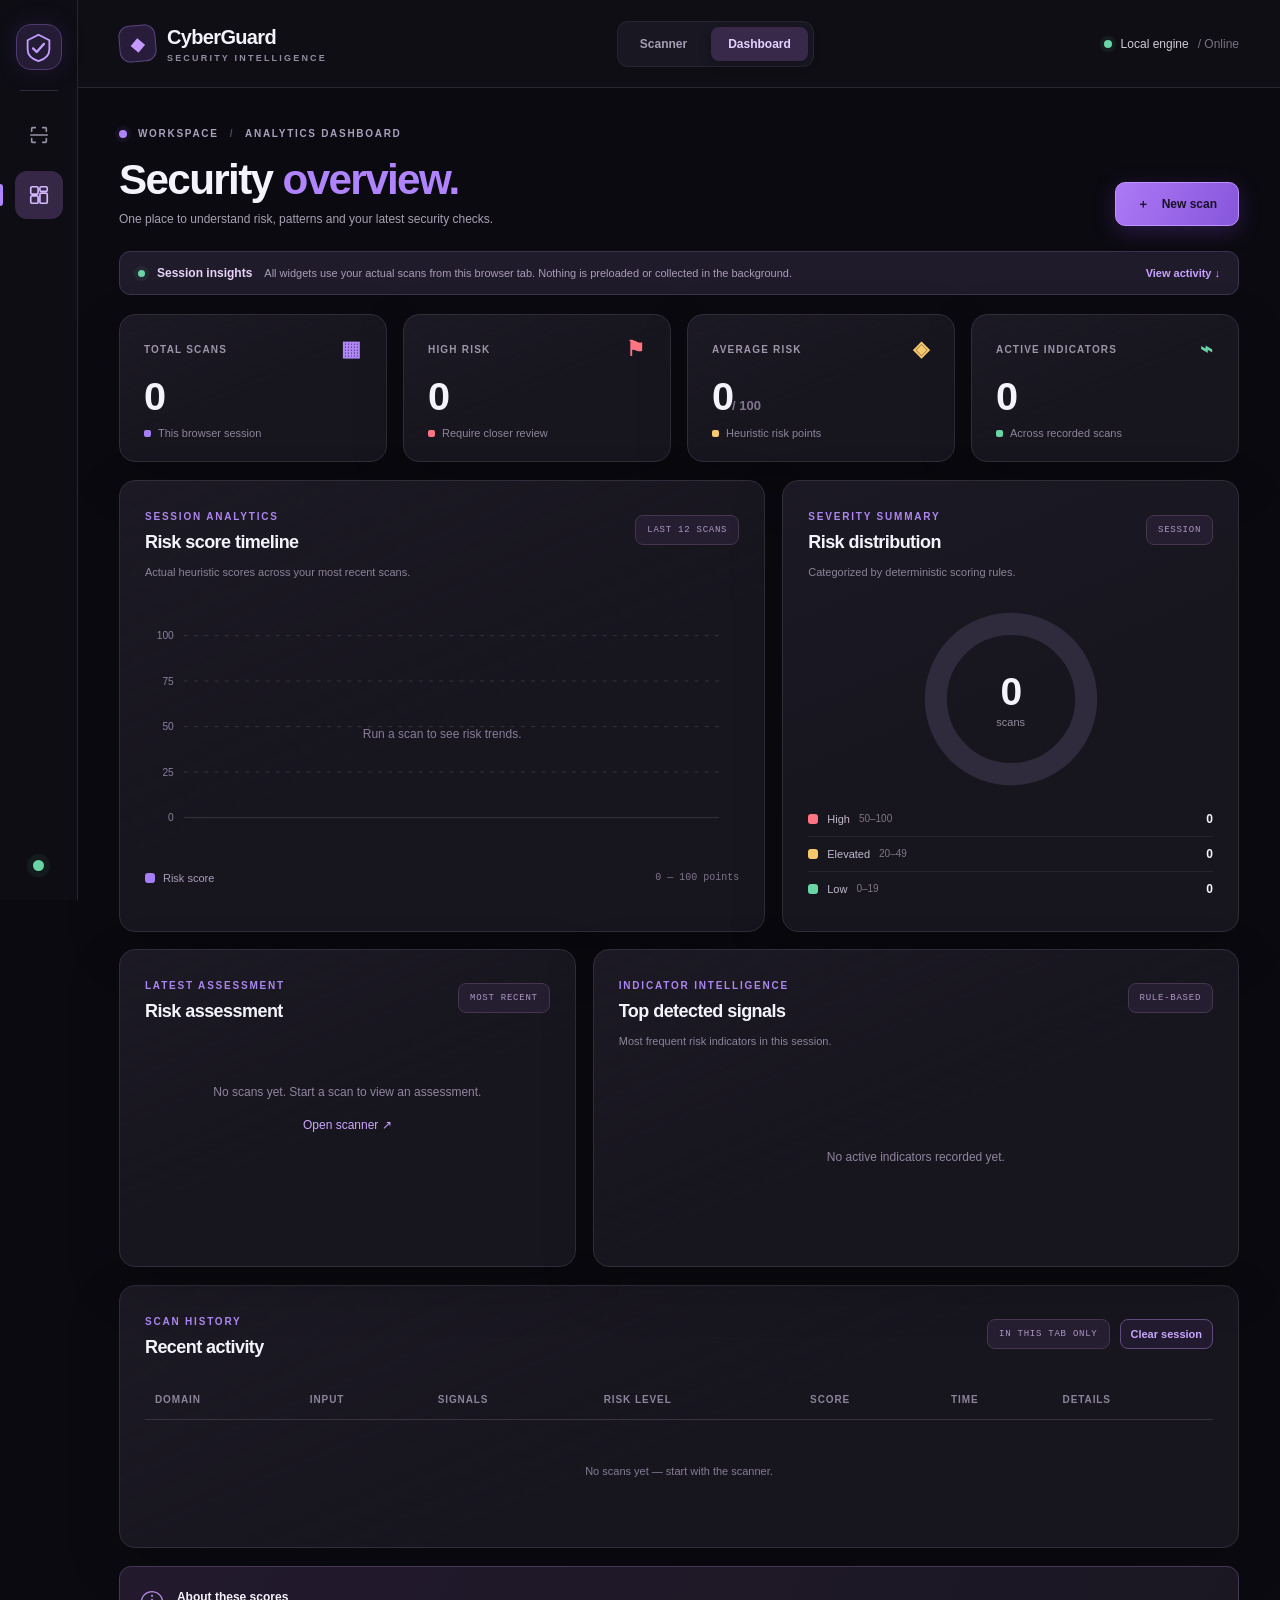
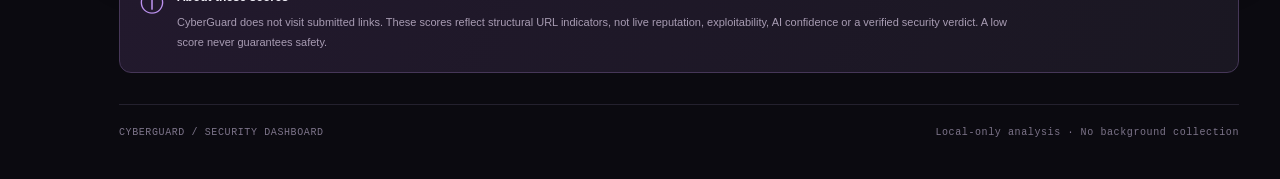
==== templates/dashboard.html @ 138d5fb7 "feat: separate scanner and post-scan security analytics dashboard" ====
<!doctype html>
<html lang="en" dir="ltr">
<head>
  <meta charset="utf-8">
  <meta name="viewport" content="width=device-width, initial-scale=1">
  <meta name="theme-color" content="#0d0c13">
  <meta name="description" content="CyberGuard — scan results and session security analytics dashboard.">
  <title>Dashboard | CyberGuard</title>
  <link rel="stylesheet" href="/static/styles.css">
  <script src="/static/app.js" defer></script>
</head>
<body data-page="dashboard">
  <div class="application">
    <aside class="rail" aria-label="Primary navigation"><a class="rail-logo" href="/" aria-label="CyberGuard home"><svg viewBox="0 0 32 32" fill="none" aria-hidden="true"><path d="m16 2 12 6v10c0 7-5 11-12 13C9 29 4 25 4 18V8L16 2Z" stroke="currentColor" stroke-width="2"/><path d="m10 17 4 4 8-9" stroke="currentColor" stroke-width="2.5" stroke-linecap="round" stroke-linejoin="round"/></svg></a><div class="rail-divider"></div><nav class="rail-nav"><a href="/" class="rail-link" aria-label="Scanner" title="Scanner"><svg viewBox="0 0 24 24" fill="none" aria-hidden="true"><path d="M4 8V5a1 1 0 0 1 1-1h3m8 0h3a1 1 0 0 1 1 1v3m0 8v3a1 1 0 0 1-1 1h-3m-8 0H5a1 1 0 0 1-1-1v-3M3 12h18" stroke="currentColor" stroke-width="1.8" stroke-linecap="round"/></svg></a><a href="/dashboard" class="rail-link active" aria-current="page" aria-label="Dashboard" title="Dashboard"><svg viewBox="0 0 24 24" fill="none" aria-hidden="true"><rect x="3" y="3" width="8" height="8" rx="1.5" stroke="currentColor" stroke-width="1.8"/><rect x="13" y="3" width="8" height="5" rx="1.5" stroke="currentColor" stroke-width="1.8"/><rect x="13" y="10" width="8" height="11" rx="1.5" stroke="currentColor" stroke-width="1.8"/><rect x="3" y="13" width="8" height="8" rx="1.5" stroke="currentColor" stroke-width="1.8"/></svg></a></nav><div class="rail-bottom"><span class="rail-online" title="Local analysis" aria-label="Local analysis ready"></span></div></aside>
    <div class="app-content">
      <header class="app-header"><div class="identity"><span class="identity-icon">◆</span><span><strong>CyberGuard</strong><small>SECURITY INTELLIGENCE</small></span></div><div class="header-tabs"><a href="/" class="header-tab">Scanner</a><a href="/dashboard" class="header-tab selected" aria-current="page">Dashboard</a></div><div class="system-chip"><span class="green-dot"></span> Local engine <span class="chip-dim">/ Online</span></div></header>
      <main class="dashboard-main">
        <div class="dashboard-intro"><div><div class="scan-breadcrumb"><span class="purple-dot"></span> WORKSPACE <span class="crumb-sep">/</span> ANALYTICS DASHBOARD</div><h1>Security <span>overview.</span></h1><p>One place to understand risk, patterns and your latest security checks.</p></div><a href="/" class="primary-action dashboard-new">＋ <span>New scan</span></a></div>
        <div class="dashboard-note"><span class="green-dot"></span><strong>Session insights</strong><span>All widgets use your actual scans from this browser tab. Nothing is preloaded or collected in the background.</span><a href="#activity" class="note-link">View activity ↓</a></div>
        <section class="metrics-grid" aria-label="Session overview">
          <div class="surface metric-widget"><div class="widget-eyebrow">TOTAL SCANS <span class="metric-glyph purple-text">▦</span></div><div class="metric-number" id="totalScans">0</div><div class="metric-foot"><span class="metric-mini purple"></span> This browser session</div></div>
          <div class="surface metric-widget"><div class="widget-eyebrow">HIGH RISK <span class="metric-glyph red-text">⚑</span></div><div class="metric-number" id="highScans">0</div><div class="metric-foot"><span class="metric-mini red"></span> Require closer review</div></div>
          <div class="surface metric-widget"><div class="widget-eyebrow">AVERAGE RISK <span class="metric-glyph yellow-text">◈</span></div><div class="metric-number"><span id="averageRisk">0</span><small>/ 100</small></div><div class="metric-foot"><span class="metric-mini yellow"></span> Heuristic risk points</div></div>
          <div class="surface metric-widget"><div class="widget-eyebrow">ACTIVE INDICATORS <span class="metric-glyph green-text">⌁</span></div><div class="metric-number" id="totalSignals">0</div><div class="metric-foot"><span class="metric-mini green"></span> Across recorded scans</div></div>
        </section>
        <div class="analytics-grid">
          <section class="surface widget trend-widget" aria-labelledby="trendHeading"><div class="widget-heading"><div><span class="section-label">SESSION ANALYTICS</span><h2 id="trendHeading">Risk score timeline</h2></div><span class="widget-badge">LAST 12 SCANS</span></div><p class="widget-description">Actual heuristic scores across your most recent scans.</p><div class="chart-area"><svg id="trendChart" viewBox="0 0 640 248" role="img" aria-label="Risk score timeline chart" preserveAspectRatio="xMidYMid meet"></svg><p class="chart-empty" id="trendEmpty">Run a scan to see risk trends.</p></div><div class="chart-legend"><span><i class="legend-square violet"></i> Risk score</span><span class="legend-side">0 — 100 points</span></div></section>
          <section class="surface widget distribution-widget" aria-labelledby="distributionHeading"><div class="widget-heading"><div><span class="section-label">SEVERITY SUMMARY</span><h2 id="distributionHeading">Risk distribution</h2></div><span class="widget-badge">SESSION</span></div><p class="widget-description">Categorized by deterministic scoring rules.</p><div class="donut-area"><svg viewBox="0 0 220 220" id="riskDonut" role="img" aria-label="Risk level distribution"><circle cx="110" cy="110" r="78" class="donut-track"/><g id="donutSegments" transform="rotate(-90 110 110)"></g></svg><div class="donut-middle"><strong id="donutTotal">0</strong><span>scans</span></div></div><div class="severity-legend"><div><span><i class="legend-square red"></i> High <small>50–100</small></span><strong id="highCount">0</strong></div><div><span><i class="legend-square yellow"></i> Elevated <small>20–49</small></span><strong id="elevatedCount">0</strong></div><div><span><i class="legend-square green"></i> Low <small>0–19</small></span><strong id="lowCount">0</strong></div></div></section>
          <section class="surface widget assessment-widget" aria-labelledby="assessmentHeading"><div class="widget-heading"><div><span class="section-label">LATEST ASSESSMENT</span><h2 id="assessmentHeading">Risk assessment</h2></div><span class="widget-badge">MOST RECENT</span></div><div id="assessmentEmpty" class="widget-empty">No scans yet. Start a scan to view an assessment. <a href="/">Open scanner ↗</a></div><div id="assessmentContent" hidden><div class="assessment-upper"><div class="mini-gauge" id="miniGauge"><div><strong id="assessmentScore">0</strong><small>/ 100</small></div></div><div class="assessment-copy"><span class="severity-pill" id="assessmentLevel">Low</span><h3 id="assessmentHost">–</h3><p id="assessmentSummary"></p></div></div><div class="assessment-bottom"><span><strong id="assessmentSignals">0</strong> active signals</span><span id="assessmentTime">–</span></div><button class="outline-action" id="downloadReport" type="button">↓ Export assessment JSON</button></div></section>
          <section class="surface widget signals-widget" aria-labelledby="signalsHeading"><div class="widget-heading"><div><span class="section-label">INDICATOR INTELLIGENCE</span><h2 id="signalsHeading">Top detected signals</h2></div><span class="widget-badge">RULE-BASED</span></div><p class="widget-description">Most frequent risk indicators in this session.</p><div id="signalBars" class="signal-bars"><div class="widget-empty">No detected signals yet.</div></div></section>
        </div>
        <section class="surface widget activity-widget" id="activity" aria-labelledby="activityHeading"><div class="widget-heading"><div><span class="section-label">SCAN HISTORY</span><h2 id="activityHeading">Recent activity</h2></div><div class="activity-actions"><span class="widget-badge">IN THIS TAB ONLY</span><button id="clearHistory" class="outline-action small" type="button">Clear session</button></div></div><div class="table-scroll"><table class="activity-table"><thead><tr><th scope="col">Domain</th><th scope="col">Input</th><th scope="col">Signals</th><th scope="col">Risk level</th><th scope="col">Score</th><th scope="col">Time</th><th scope="col">Details</th></tr></thead><tbody id="activityBody"><tr><td colspan="7" class="table-empty">No scans yet — start with the scanner.</td></tr></tbody></table></div></section>
        <section class="dashboard-disclaimer"><span class="small-icon">ⓘ</span><div><strong>About these scores</strong><p>CyberGuard does not visit submitted links. These scores reflect structural URL indicators, not live reputation, exploitability, AI confidence or a verified security verdict. A low score never guarantees safety.</p></div></section>
        <footer class="site-footer"><span>CYBERGUARD / SECURITY DASHBOARD</span><span>Local-only analysis · No background collection</span></footer>
      </main>
    </div>
  </div>
  <div id="announcer" class="sr-only" role="status" aria-live="polite"></div>
</body>
</html>
---- static/styles.css ----
/* CyberGuard — English-only, dark security analytics design.
   All charts are driven by browser-session scans. No externally hosted assets. */
:root{color-scheme:dark;--bg:#0b0a10;--surface:#17151e;--surface2:#1d1b27;--rail:#0e0d14;--stroke:#302c3a;--stroke-soft:#282530;--text:#f4f2fa;--muted:#9995aa;--purple:#b184ff;--purple-deep:#7747d7;--purple-soft:rgba(164,114,255,.15);--green:#69d5a7;--red:#ff7582;--yellow:#f8c86c;--radius:16px;--shadow:0 18px 54px rgba(0,0,0,.2)}
*{box-sizing:border-box}html{scroll-behavior:smooth}body{margin:0;background:radial-gradient(ellipse 1000px 520px at 78% -26%,rgba(115,54,188,.13),transparent 78%),var(--bg);color:var(--text);font-family:Inter,"Segoe UI",Arial,Helvetica,sans-serif;-webkit-font-smoothing:antialiased}button,input{font:inherit}button{cursor:pointer}a{color:inherit;text-decoration:none}a:hover{color:var(--purple)}button:focus-visible,a:focus-visible,input:focus-visible{outline:2px solid var(--purple);outline-offset:3px}::selection{background:rgba(163,105,255,.37)}[hidden]{display:none!important}.sr-only{position:absolute;width:1px;height:1px;overflow:hidden;clip:rect(0,0,0,0);white-space:nowrap;clip-path:inset(50%)}.application{min-height:100vh;display:grid;grid-template-columns:78px minmax(0,1fr)}
.rail{position:sticky;top:0;height:100vh;background:var(--rail);border-right:1px solid var(--stroke-soft);display:flex;align-items:center;flex-direction:column;gap:20px;z-index:10}.rail-logo{display:grid;place-items:center;width:46px;height:46px;margin-top:24px;border-radius:15px;background:#241b35;border:1px solid #4f3a72;color:#c3a0ff;box-shadow:0 0 25px rgba(118,71,204,.16)}.rail-logo svg{width:29px}.rail-divider{width:38px;height:1px;background:var(--stroke)}.rail-nav{display:grid;gap:12px;width:100%;justify-items:center}.rail-link{width:48px;height:48px;border-radius:12px;color:#9691a5;display:grid;place-items:center;position:relative;transition:color .16s,background .16s}.rail-link svg{width:22px}.rail-link:hover{background:#252033;color:#ddd4ee}.rail-link.active{color:#d5baff;background:#362746}.rail-link.active::before{position:absolute;content:"";left:-15px;top:13px;height:22px;width:3px;border-radius:0 4px 4px 0;background:var(--purple)}.rail-bottom{margin-top:auto;margin-bottom:29px}.rail-online{display:block;height:11px;width:11px;border-radius:50%;background:var(--green);box-shadow:0 0 0 6px rgba(74,191,134,.08)}.app-content{min-width:0}.app-header{height:88px;border-bottom:1px solid var(--stroke-soft);display:flex;align-items:center;justify-content:space-between;padding:0 clamp(22px,3.2vw,54px);gap:18px;background:rgba(15,14,21,.94)}.identity{display:flex;align-items:center;gap:11px}.identity-icon{width:37px;height:37px;border:1px solid #5a437e;background:#281c3b;display:grid;place-items:center;border-radius:11px;color:#c599ff;transform:rotate(-5deg);font-size:19px}.identity strong{display:block;font-size:20px;letter-spacing:-.65px;line-height:1.3}.identity small{display:block;font-size:9px;letter-spacing:2.2px;color:#938ba1;font-weight:650;margin-top:3px}.header-tabs{display:flex;align-items:center;gap:7px;padding:5px;background:#191722;border:1px solid var(--stroke-soft);border-radius:11px}.header-tab{font-size:12px;font-weight:700;color:#a69fb5;border-radius:8px;padding:10px 17px}.header-tab.selected{background:#382849;color:#e4d2ff;box-shadow:0 3px 12px #08050f44}.system-chip{white-space:nowrap;font-size:12px;color:#d1cbd7;display:flex;align-items:center;gap:9px}.green-dot,.purple-dot{display:inline-block;width:8px;height:8px;flex:0 0 8px;border-radius:50%;background:var(--green);box-shadow:0 0 0 4px rgba(82,207,143,.07)}.purple-dot{background:var(--purple);box-shadow:0 0 0 4px rgba(164,114,255,.07)}.chip-dim{color:#797183}.scan-main,.dashboard-main{max-width:1540px;margin:auto;padding:42px clamp(22px,3.2vw,54px) 12px}.scan-breadcrumb{display:flex;align-items:center;gap:11px;color:#aaa0bc;letter-spacing:1.7px;font-size:10px;font-weight:760}.crumb-sep{color:#554b60}.scan-intro{display:grid;grid-template-columns:minmax(0,1.2fr) minmax(280px,.8fr);gap:20px;align-items:center;min-height:329px;margin-top:26px;position:relative}.intro-copy{position:relative;z-index:1}.overline{font-size:10px;font-weight:800;letter-spacing:2px;color:#b998ff}.scan-intro h1{font-size:clamp(44px,4.8vw,77px);letter-spacing:-3.5px;line-height:1.09;margin:19px 0 19px;font-weight:790}.scan-intro h1 span,.dashboard-intro h1 span{color:var(--purple)}.scan-intro p{font-size:14px;color:#b5aec0;line-height:1.95;max-width:590px;margin:0}.intro-tags{display:flex;gap:20px;flex-wrap:wrap;margin-top:27px;color:#b8a9ce;font-size:11px;font-weight:650}.security-art{position:relative;min-height:320px;display:grid;place-items:center;overflow:hidden}.art-glow{position:absolute;width:270px;height:270px;border-radius:50%;background:#7034ca;filter:blur(100px);opacity:.19;pointer-events:none}.security-svg{width:min(100%,405px);position:relative;z-index:1;filter:drop-shadow(0 16px 34px #643db333)}.art-bottom{position:absolute;bottom:13px;display:flex;gap:9px;align-items:center;color:#9888ae;font-family:ui-monospace,Consolas,monospace;font-size:10px;letter-spacing:1.2px}.art-bottom .green-dot{height:6px;width:6px;flex-basis:6px}.scan-workspace{display:grid;grid-template-columns:minmax(0,1.55fr) minmax(310px,.85fr);gap:20px;align-items:start;margin-top:24px}.surface{min-width:0;background:linear-gradient(157deg,rgba(31,28,40,.6),transparent 53%),var(--surface);border:1px solid var(--stroke);border-radius:var(--radius);box-shadow:var(--shadow)}.scan-card{padding:31px}.surface-top,.widget-heading{display:flex;gap:15px;align-items:start;justify-content:space-between}.section-label{font-size:10px;letter-spacing:1.8px;color:#ac86ef;font-weight:800}.surface-top h2{font-size:25px;letter-spacing:-.8px;margin:10px 0 8px}.surface-top p{font-size:12px;color:var(--muted);margin:0}.soft-status,.widget-badge{white-space:nowrap;font-family:ui-monospace,Consolas,monospace;font-size:10px;letter-spacing:.75px;color:#b9aacb;border:1px solid #44364e;background:#251d30;border-radius:8px;padding:9px 11px;display:inline-flex;align-items:center;gap:8px}.soft-status{color:#9ce7bc;background:#1b2d28;border-color:#345747}.soft-status .green-dot{height:6px;width:6px;flex-basis:6px}.input-tabs{display:grid;grid-template-columns:1fr 1fr;gap:6px;margin:30px 0 26px;padding:6px;background:#111019;border:1px solid #2b2838;border-radius:11px}.input-tab{min-height:48px;background:transparent;color:#9991a8;border:1px solid transparent;border-radius:8px;font-size:13px;font-weight:700}.input-tab.selected{background:#332640;border-color:#5d427c;color:#e1ceff}.tab-symbol{font-size:18px;margin-right:6px}.form-label{font-size:12px;color:#e1dce9;font-weight:720;display:block;margin-bottom:12px}.url-field{height:60px;border:1px solid #4a405a;background:#100f17;border-radius:10px;display:flex;align-items:center;padding:0 16px;gap:14px;transition:border-color .2s}.url-field:focus-within{border-color:#b58bff;box-shadow:0 0 0 3px #a26dff16}.url-field svg{width:22px;color:#b291da;flex:0 0 22px}.url-field input{color:var(--text);background:transparent;border:0;outline:none;width:100%;min-width:0;font-size:14px}.url-field input::placeholder{color:#6c6478}.field-hint{margin:12px 0 22px;font-size:11px;color:#8c859a;line-height:1.65}.samples{display:flex;align-items:center;gap:8px;flex-wrap:wrap;padding:0 0 24px}.samples>span{font-family:ui-monospace,Consolas,monospace;font-size:10px;letter-spacing:1px;color:#888199;margin-right:4px}.sample-link{background:#221c2c;border:1px solid #433453;border-radius:8px;color:#bd9de8;font-size:11px;padding:9px 12px}.sample-link:hover{background:#322340;border-color:#895eb6}.upload-area{min-height:186px;background:repeating-linear-gradient(145deg,transparent,transparent 11px,rgba(118,76,162,.025) 11px,rgba(118,76,162,.025) 13px),#14111e;border:1.5px dashed #5d4a74;border-radius:12px;display:flex;flex-direction:column;align-items:center;justify-content:center;text-align:center;gap:9px;cursor:pointer}.upload-area.dragging,.upload-area:hover{border-color:var(--purple);background:#21172d}.upload-symbol{display:grid;place-items:center;width:48px;height:48px;background:#372649;color:#d1a8ff;border-radius:12px;font-size:28px}.upload-area strong{font-size:14px}.upload-area span:not(.upload-symbol),.upload-area small{font-size:11px;color:#9990a8}.upload-area small{color:#bba2de}.primary-action{background:linear-gradient(115deg,#ac79f6,#8656db);border:1px solid #be92ff;color:#10091c;min-height:54px;padding:13px 23px;border-radius:10px;font-size:13px;font-weight:850;display:flex;align-items:center;justify-content:center;gap:13px;box-shadow:0 6px 22px #7f47df44;transition:transform .16s,box-shadow .16s}.primary-action:hover{color:#09050d;transform:translateY(-1px);box-shadow:0 10px 29px #955aff55}.primary-action:disabled{opacity:.6;cursor:wait}.scan-card .primary-action{width:100%}.button-arrow{font-size:18px}.error-banner{padding:13px 14px;border:1px solid #80404a;border-radius:9px;background:#40202a;color:#ffd5d7;font-size:12px;margin:0 0 17px}.scan-privacy{display:flex;gap:10px;align-items:start;border-top:1px solid var(--stroke-soft);margin-top:26px;padding-top:19px;color:#8e879b;font-size:11px;line-height:1.7}.privacy-icon{font-size:19px;color:#bb9ade;line-height:1}.scan-side{display:grid;gap:16px}.steps-card{padding:30px}.steps-card h3{font-size:20px;letter-spacing:-.6px;margin:12px 0 28px}.pipeline{position:relative;display:grid;gap:27px}.pipeline::before{position:absolute;content:"";left:21px;top:23px;bottom:25px;width:1px;background:#483758}.pipeline-item{display:flex;align-items:start;gap:16px;position:relative}.pipeline-number{display:grid;place-items:center;width:43px;height:43px;flex:0 0 43px;border-radius:12px;background:#332441;border:1px solid #5f4376;color:#d0b0ff;font-size:12px;font-weight:900;z-index:1}.pipeline-item strong{display:block;font-size:12px;margin:4px 0 7px}.pipeline-item p{font-size:11px;color:#928a9f;line-height:1.5;margin:0}.trust-card{border:1px solid #45345e;background:linear-gradient(125deg,#271b37,#1a1623);border-radius:var(--radius);padding:20px;display:flex;gap:13px}.small-icon{color:#bc92ef;font-size:24px}.trust-card strong{font-size:12px}.trust-card p{color:#a597b8;font-size:11px;line-height:1.8;margin:8px 0 0}.site-footer{margin-top:31px;border-top:1px solid #24212e;padding:22px 0 28px;display:flex;justify-content:space-between;gap:12px;color:#7d748a;font-family:ui-monospace,Consolas,monospace;font-size:10px;letter-spacing:.6px}
/* Results dashboard */
.dashboard-main{padding-top:40px}.dashboard-intro{display:flex;align-items:end;justify-content:space-between;gap:20px;margin-bottom:25px}.dashboard-intro h1{font-size:clamp(30px,3.3vw,45px);letter-spacing:-1.65px;margin:17px 0 8px}.dashboard-intro p{font-size:12px;color:#a8a0b4;margin:0}.dashboard-new{white-space:nowrap;min-height:44px;font-size:12px;padding:10px 21px;color:#1a1026}.dashboard-note{display:flex;align-items:center;gap:12px;padding:14px 18px;border:1px solid #3b3350;background:#201b2b;border-radius:11px;font-size:11px;margin-bottom:19px;color:#a99db8}.dashboard-note strong{color:#e5d4f7;font-size:12px;white-space:nowrap}.dashboard-note .green-dot{width:7px;height:7px;flex-basis:7px}.note-link{white-space:nowrap;margin-left:auto;color:#c7a4ff;font-weight:750}.metrics-grid{display:grid;grid-template-columns:repeat(4,minmax(0,1fr));gap:16px}.metric-widget{padding:22px 24px}.widget-eyebrow{display:flex;align-items:center;justify-content:space-between;letter-spacing:1.2px;font-size:10px;font-weight:800;color:#9e95aa}.metric-glyph{font-size:21px}.purple-text{color:#b188fa}.red-text{color:var(--red)}.yellow-text{color:var(--yellow)}.green-text{color:var(--green)}.metric-number{font-size:clamp(31px,3.1vw,45px);letter-spacing:-2px;font-weight:780;margin:13px 0 8px}.metric-number small{letter-spacing:0;font-size:13px;color:#7f758e;font-weight:550}.metric-foot{font-size:11px;color:#8e849b;display:flex;align-items:center;gap:7px}.metric-mini{width:7px;height:7px;border-radius:2px}.metric-mini.purple,.legend-square.violet{background:#a77efa}.metric-mini.red,.legend-square.red{background:var(--red)}.metric-mini.yellow,.legend-square.yellow{background:var(--yellow)}.metric-mini.green,.legend-square.green{background:var(--green)}.analytics-grid{display:grid;grid-template-columns:repeat(12,minmax(0,1fr));gap:17px;margin-top:18px}.widget{padding:25px;min-width:0}.trend-widget{grid-column:span 7}.distribution-widget{grid-column:span 5}.assessment-widget{grid-column:span 5}.signals-widget{grid-column:span 7}.widget-heading{align-items:center}.widget-heading h2{font-size:18px;letter-spacing:-.55px;margin:8px 0 0}.widget-description{font-size:11px;color:#8c8399;line-height:1.6;margin:11px 0 17px}.widget-badge{color:#ac98c4;font-size:9px}.chart-area{height:270px;position:relative}.chart-area svg{width:100%;height:100%;display:block}.chart-empty{font-size:12px;color:#887d99;position:absolute;left:0;right:0;top:43%;text-align:center}.chart-legend{display:flex;align-items:center;justify-content:space-between;gap:14px;font-size:11px;color:#aa9db9;margin-top:3px}.chart-legend>span{display:inline-flex;align-items:center;gap:8px}.legend-square{width:10px;height:10px;border-radius:3px;display:inline-block;flex:0 0 10px}.legend-side{font-family:ui-monospace,Consolas,monospace;font-size:10px;color:#80748c}.donut-area{height:200px;position:relative;display:flex;align-items:center;justify-content:center;margin:2px 0 0}.donut-area svg{width:212px;height:212px;max-width:100%}.donut-track{fill:none;stroke:#302a3d;stroke-width:23}.donut-segment{fill:none;stroke-width:23;stroke-linecap:butt}.donut-middle{position:absolute;text-align:center;display:flex;flex-direction:column;gap:2px}.donut-middle strong{font-size:39px;letter-spacing:-1.6px}.donut-middle span{font-size:11px;color:#948a9e}.severity-legend{display:grid;gap:0;margin:3px 0 0}.severity-legend>div{display:flex;justify-content:space-between;gap:16px;padding:10px 0;border-bottom:1px solid var(--stroke-soft);font-size:11px}.severity-legend>div:last-child{border:0}.severity-legend>div span{display:flex;align-items:center;gap:9px;color:#c1b9cc}.severity-legend small{font-size:10px;color:#807588}.severity-legend strong{font-size:12px}.widget-empty{padding:60px 10px;text-align:center;color:#91859f;font-size:12px;line-height:1.8}.widget-empty a{display:block;color:#cca7ff;margin-top:12px}.assessment-upper{display:flex;align-items:center;gap:20px;margin:21px 0 22px}.mini-gauge{--score-angle:0deg;--score-color:var(--purple);width:152px;height:152px;flex:0 0 152px;padding:12px;border-radius:50%;display:grid;place-items:center;background:conic-gradient(var(--score-color) var(--score-angle),#302b3b 0)}.mini-gauge>div{background:#191622;width:100%;height:100%;border-radius:50%;display:flex;flex-direction:column;align-items:center;justify-content:center}.mini-gauge strong{font-size:44px;letter-spacing:-2px;line-height:1.2}.mini-gauge small{font-size:11px;color:#92879e}.assessment-copy{min-width:0}.severity-pill{display:inline-block;font-size:10px;text-transform:uppercase;font-weight:850;padding:6px 10px;border-radius:6px;border:1px solid #67517e;background:#39264b;color:#d4b6ff}.severity-pill.high{border-color:#9f4853;background:#44232c;color:#ffa5ae}.severity-pill.elevated{border-color:#80613e;background:#403021;color:#ffda99}.severity-pill.low{border-color:#317158;background:#1b3930;color:#a9edca}.assessment-copy h3{font-size:17px;margin:14px 0 7px;overflow-wrap:anywhere}.assessment-copy p{font-size:11px;line-height:1.75;color:#afa4bb;margin:0}.assessment-bottom{display:flex;justify-content:space-between;align-items:center;gap:12px;color:#96889e;font-size:11px;border-top:1px solid var(--stroke-soft);padding:14px 0}.assessment-bottom strong{color:#e8d6fa}.outline-action{font-size:11px;color:#caa6fe;background:#221b30;border:1px solid #604b7a;border-radius:8px;padding:11px 14px;font-weight:740;transition:background .15s}.outline-action:hover{background:#342444}.outline-action.small{padding:8px 10px}.assessment-widget .outline-action{width:100%}.signals-widget .widget-description{margin-bottom:25px}.signal-bars{display:grid;gap:18px}.signal-entry{display:grid;grid-template-columns:minmax(0,1fr) 32px;column-gap:18px;row-gap:8px;align-items:center}.signal-entry .signal-label{color:#d4ccdb;font-size:12px;white-space:nowrap;overflow:hidden;text-overflow:ellipsis}.signal-entry .signal-value{font-size:11px;font-weight:800;text-align:right;color:#bca6df}.signal-track{height:8px;border-radius:999px;background:#302a3d;overflow:hidden;grid-column:1/-1}.signal-fill{display:block;height:100%;border-radius:999px;background:linear-gradient(90deg,#704bd4,#be9cff)}.activity-widget{margin-top:18px}.activity-actions{display:flex;align-items:center;gap:10px}.table-scroll{overflow:auto;margin-top:22px}.activity-table{border-collapse:collapse;width:100%;min-width:680px;text-align:left}.activity-table th{border-bottom:1px solid #39323f;color:#8d849b;font-size:10px;text-transform:uppercase;letter-spacing:.9px;padding:14px 10px}.activity-table td{padding:16px 10px;border-bottom:1px solid #2d2834;font-size:11px;color:#d2cadb}.activity-table tr:last-child td{border-bottom:0}.activity-table .table-empty{text-align:center;padding:45px;color:#877d96}.activity-table td.domain{font-weight:750;word-break:break-word;max-width:190px}.score-cell{font-family:ui-monospace,Consolas,monospace;color:#e0d9e7;font-weight:750}.table-pill{font-size:10px;font-weight:800;border-radius:5px;padding:6px 10px;white-space:nowrap;display:inline-block;background:#39264b;color:#d3b4fb}.table-pill.high{background:#4a222e;color:#ffadb1}.table-pill.elevated{background:#4b3624;color:#ffd99d}.table-pill.low{background:#1b3a31;color:#91e4bf}.table-button{border:1px solid #4b3d60;background:transparent;color:#d6bbff;border-radius:7px;padding:7px 10px;font-size:10px;font-weight:750}.table-button:hover{background:#332643}.dashboard-disclaimer{display:flex;gap:13px;border:1px solid #463758;background:linear-gradient(115deg,#22192d,#1a1722);border-radius:12px;margin-top:18px;padding:20px}.dashboard-disclaimer strong{font-size:12px}.dashboard-disclaimer p{font-size:11px;line-height:1.8;color:#a89cb3;margin:8px 0 0;max-width:850px}
@media(max-width:1200px){.metrics-grid{grid-template-columns:repeat(2,minmax(0,1fr))}.trend-widget,.distribution-widget,.assessment-widget,.signals-widget{grid-column:span 6}.assessment-upper{align-items:flex-start;flex-direction:column}.mini-gauge{width:135px;height:135px;flex-basis:135px}.mini-gauge strong{font-size:35px}}
@media(max-width:940px){.scan-workspace{grid-template-columns:1fr}.scan-side{grid-template-columns:1fr 1fr}.scan-intro{grid-template-columns:1fr .6fr}.analytics-grid{grid-template-columns:1fr}.trend-widget,.distribution-widget,.assessment-widget,.signals-widget{grid-column:auto}.assessment-upper{flex-direction:row;align-items:center}.security-art{min-height:250px}.security-svg{width:310px}}
@media(max-width:680px){.application{grid-template-columns:1fr}.rail{position:fixed;bottom:0;left:0;right:0;top:auto;height:61px;flex-direction:row;justify-content:center;gap:5px;border-right:0;border-top:1px solid var(--stroke);background:rgba(17,15,24,.97)}.rail-logo,.rail-divider,.rail-bottom{display:none}.rail-nav{display:flex;width:auto;gap:12px}.rail-link{width:56px;height:52px}.rail-link.active::before{left:16px;top:auto;bottom:-4px;width:24px;height:3px;border-radius:3px}.app-header{height:70px;padding:0 16px}.identity-icon{width:30px;height:30px;font-size:15px}.identity strong{font-size:16px}.identity small{font-size:7px;letter-spacing:1px}.header-tabs{padding:3px}.header-tab{padding:8px 10px;font-size:11px}.system-chip{display:none}.scan-main,.dashboard-main{padding:26px 16px 74px}.scan-intro{grid-template-columns:1fr;margin-top:23px;min-height:auto}.scan-intro h1{font-size:clamp(40px,11vw,58px);letter-spacing:-2px}.scan-intro p{font-size:12px}.security-art{display:none}.intro-tags{gap:9px;margin-top:19px;font-size:10px}.intro-tags span{border:1px solid #3e304f;padding:7px 9px;border-radius:6px}.scan-workspace{margin-top:27px}.scan-card{padding:21px}.surface-top h2{font-size:21px}.soft-status{font-size:9px}.scan-side{grid-template-columns:1fr}.steps-card{padding:23px}.pipeline{gap:18px}.dashboard-intro{align-items:start}.dashboard-intro h1{font-size:31px}.dashboard-intro p{font-size:11px;line-height:1.5}.dashboard-new{padding:9px 12px;min-height:38px;font-size:11px}.dashboard-note{flex-wrap:wrap;font-size:10px;line-height:1.6}.note-link{margin-left:0}.metrics-grid{grid-template-columns:repeat(2,minmax(0,1fr));gap:10px}.metric-widget{padding:16px}.metric-number{font-size:31px;letter-spacing:-1px}.metric-foot{font-size:9px}.widget-eyebrow{font-size:9px;letter-spacing:.7px}.analytics-grid{gap:12px;margin-top:12px}.widget{padding:18px}.widget-heading h2{font-size:17px}.widget-badge{font-size:8px}.activity-actions{flex-direction:column;align-items:end}.chart-area{height:230px}.assessment-upper{gap:14px}.mini-gauge{height:113px;width:113px;flex-basis:113px;padding:9px}.mini-gauge strong{font-size:30px}.assessment-copy h3{font-size:14px}.assessment-copy p{font-size:10px}.site-footer{flex-direction:column;gap:7px;font-size:9px}.dashboard-disclaimer{padding:15px}}
@media(max-width:380px){.metrics-grid{gap:8px}.metric-widget{padding:13px}.metric-number{font-size:27px}.identity small{display:none}.scan-intro h1{font-size:39px}.intro-tags{gap:5px}.input-tab{font-size:11px}.dashboard-new{padding:9px 10px}.assessment-upper{flex-direction:column;align-items:start}}
@media(prefers-reduced-motion:reduce){*,*::before,*::after{scroll-behavior:auto!important;transition:none!important;animation:none!important}}
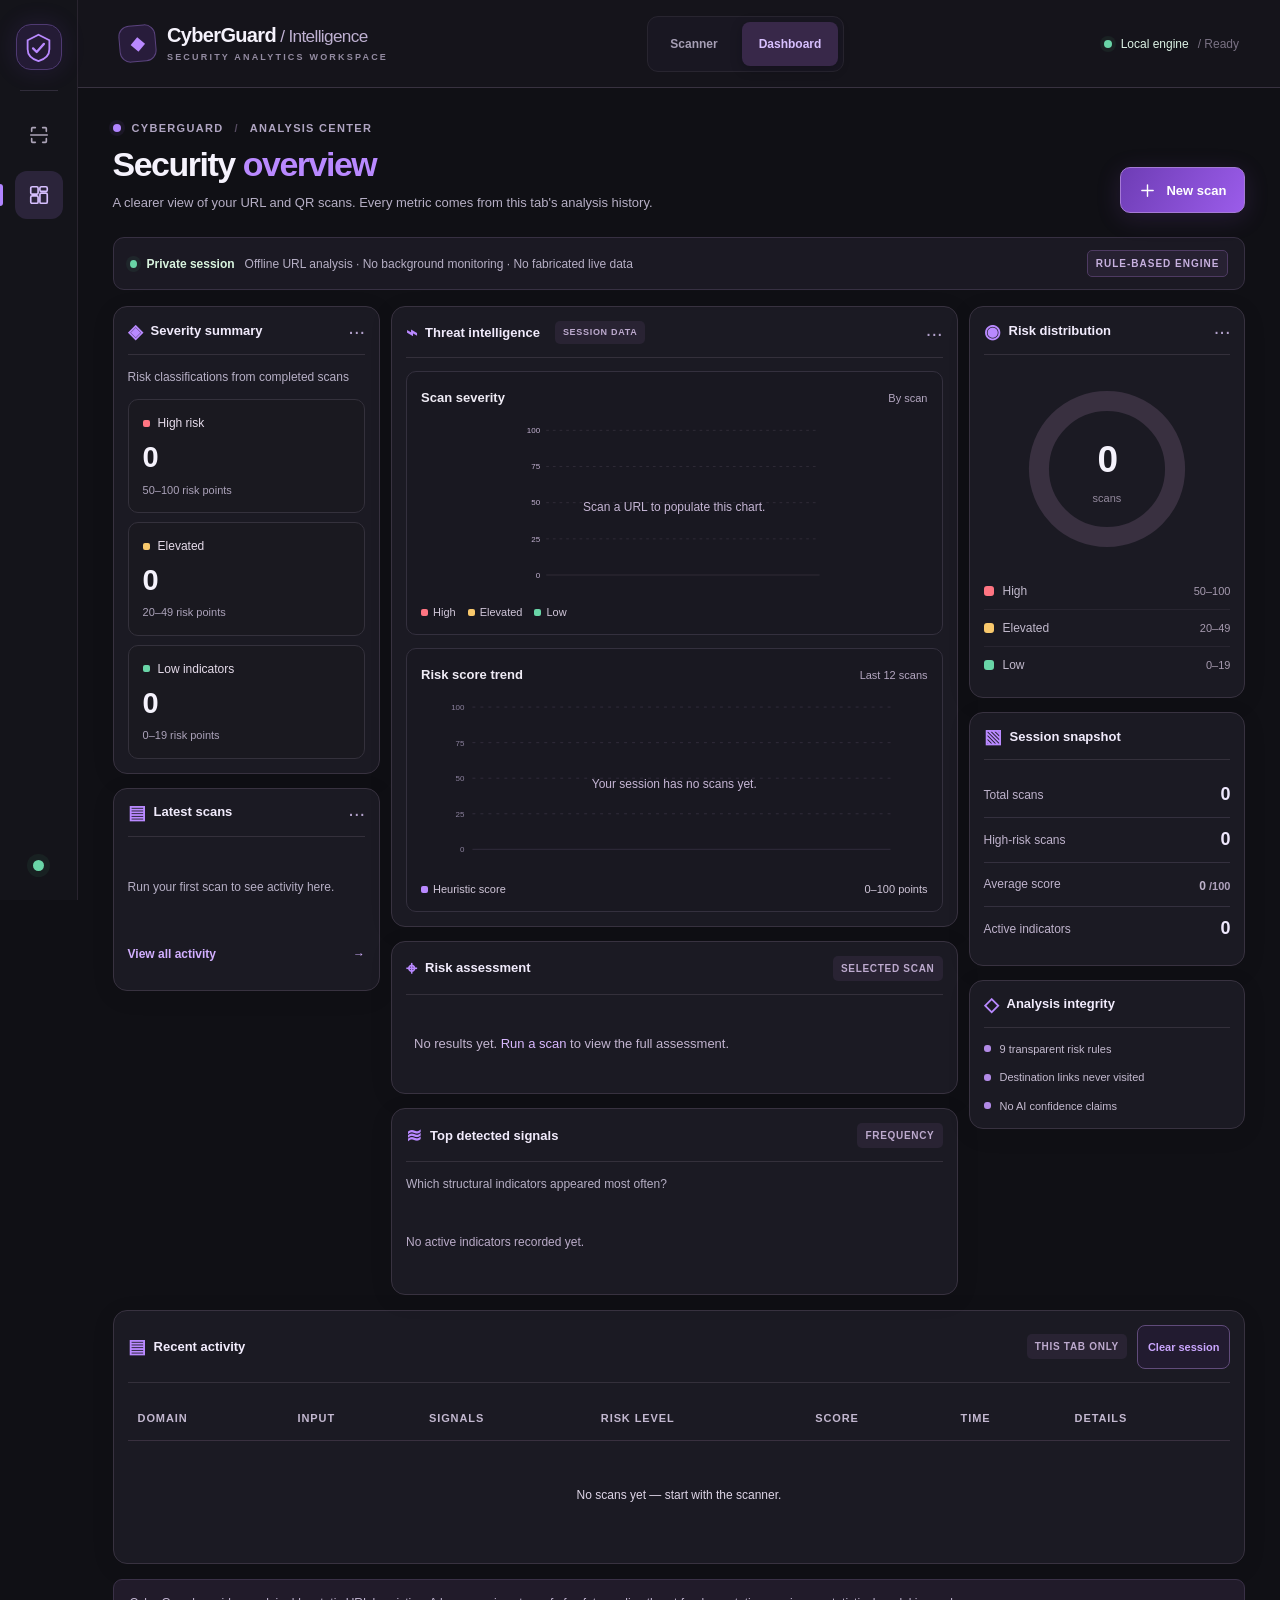
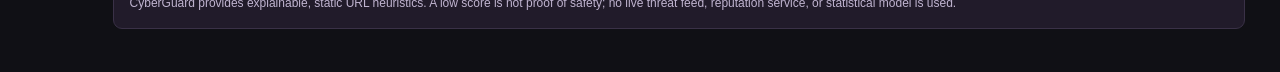
==== commit 6ac218cc: "feat: apply UI/UX Pro Max guidance to separate security dashboard" ====
--- a/templates/dashboard.html
+++ b/templates/dashboard.html
@@ -3,35 +3,91 @@
 <head>
   <meta charset="utf-8">
   <meta name="viewport" content="width=device-width, initial-scale=1">
-  <meta name="theme-color" content="#0d0c13">
-  <meta name="description" content="CyberGuard — scan results and session security analytics dashboard.">
-  <title>Dashboard | CyberGuard</title>
+  <meta name="theme-color" content="#101015">
+  <meta name="description" content="CyberGuard security analytics dashboard: explainable URL and QR risk indicators.">
+  <title>Security Dashboard | CyberGuard</title>
   <link rel="stylesheet" href="/static/styles.css">
   <script src="/static/app.js" defer></script>
 </head>
 <body data-page="dashboard">
+  <a href="#main" class="skip-link">Skip to dashboard content</a>
   <div class="application">
-    <aside class="rail" aria-label="Primary navigation"><a class="rail-logo" href="/" aria-label="CyberGuard home"><svg viewBox="0 0 32 32" fill="none" aria-hidden="true"><path d="m16 2 12 6v10c0 7-5 11-12 13C9 29 4 25 4 18V8L16 2Z" stroke="currentColor" stroke-width="2"/><path d="m10 17 4 4 8-9" stroke="currentColor" stroke-width="2.5" stroke-linecap="round" stroke-linejoin="round"/></svg></a><div class="rail-divider"></div><nav class="rail-nav"><a href="/" class="rail-link" aria-label="Scanner" title="Scanner"><svg viewBox="0 0 24 24" fill="none" aria-hidden="true"><path d="M4 8V5a1 1 0 0 1 1-1h3m8 0h3a1 1 0 0 1 1 1v3m0 8v3a1 1 0 0 1-1 1h-3m-8 0H5a1 1 0 0 1-1-1v-3M3 12h18" stroke="currentColor" stroke-width="1.8" stroke-linecap="round"/></svg></a><a href="/dashboard" class="rail-link active" aria-current="page" aria-label="Dashboard" title="Dashboard"><svg viewBox="0 0 24 24" fill="none" aria-hidden="true"><rect x="3" y="3" width="8" height="8" rx="1.5" stroke="currentColor" stroke-width="1.8"/><rect x="13" y="3" width="8" height="5" rx="1.5" stroke="currentColor" stroke-width="1.8"/><rect x="13" y="10" width="8" height="11" rx="1.5" stroke="currentColor" stroke-width="1.8"/><rect x="3" y="13" width="8" height="8" rx="1.5" stroke="currentColor" stroke-width="1.8"/></svg></a></nav><div class="rail-bottom"><span class="rail-online" title="Local analysis" aria-label="Local analysis ready"></span></div></aside>
+    <aside class="rail" aria-label="Primary navigation">
+      <a class="rail-logo" href="/" aria-label="CyberGuard scanner">
+        <svg viewBox="0 0 32 32" fill="none" aria-hidden="true"><path d="m16 2 12 6v10c0 7-5 11-12 13C9 29 4 25 4 18V8L16 2Z" stroke="currentColor" stroke-width="2"/><path d="m10 17 4 4 8-9" stroke="currentColor" stroke-width="2.5" stroke-linecap="round" stroke-linejoin="round"/></svg>
+      </a>
+      <div class="rail-divider"></div>
+      <nav class="rail-nav" aria-label="Pages">
+        <a href="/" class="rail-link" aria-label="Scanner" title="Scanner"><svg viewBox="0 0 24 24" fill="none" aria-hidden="true"><path d="M4 8V5a1 1 0 0 1 1-1h3m8 0h3a1 1 0 0 1 1 1v3m0 8v3a1 1 0 0 1-1 1h-3m-8 0H5a1 1 0 0 1-1-1v-3M3 12h18" stroke="currentColor" stroke-width="1.8" stroke-linecap="round"/></svg></a>
+        <a href="/dashboard" class="rail-link active" aria-current="page" aria-label="Dashboard" title="Dashboard"><svg viewBox="0 0 24 24" fill="none" aria-hidden="true"><rect x="3" y="3" width="8" height="8" rx="1.5" stroke="currentColor" stroke-width="1.8"/><rect x="13" y="3" width="8" height="5" rx="1.5" stroke="currentColor" stroke-width="1.8"/><rect x="13" y="10" width="8" height="11" rx="1.5" stroke="currentColor" stroke-width="1.8"/><rect x="3" y="13" width="8" height="8" rx="1.5" stroke="currentColor" stroke-width="1.8"/></svg></a>
+      </nav>
+      <span class="rail-bottom"><span class="rail-online" title="Local engine ready"></span></span>
+    </aside>
     <div class="app-content">
-      <header class="app-header"><div class="identity"><span class="identity-icon">◆</span><span><strong>CyberGuard</strong><small>SECURITY INTELLIGENCE</small></span></div><div class="header-tabs"><a href="/" class="header-tab">Scanner</a><a href="/dashboard" class="header-tab selected" aria-current="page">Dashboard</a></div><div class="system-chip"><span class="green-dot"></span> Local engine <span class="chip-dim">/ Online</span></div></header>
-      <main class="dashboard-main">
-        <div class="dashboard-intro"><div><div class="scan-breadcrumb"><span class="purple-dot"></span> WORKSPACE <span class="crumb-sep">/</span> ANALYTICS DASHBOARD</div><h1>Security <span>overview.</span></h1><p>One place to understand risk, patterns and your latest security checks.</p></div><a href="/" class="primary-action dashboard-new">＋ <span>New scan</span></a></div>
-        <div class="dashboard-note"><span class="green-dot"></span><strong>Session insights</strong><span>All widgets use your actual scans from this browser tab. Nothing is preloaded or collected in the background.</span><a href="#activity" class="note-link">View activity ↓</a></div>
-        <section class="metrics-grid" aria-label="Session overview">
-          <div class="surface metric-widget"><div class="widget-eyebrow">TOTAL SCANS <span class="metric-glyph purple-text">▦</span></div><div class="metric-number" id="totalScans">0</div><div class="metric-foot"><span class="metric-mini purple"></span> This browser session</div></div>
-          <div class="surface metric-widget"><div class="widget-eyebrow">HIGH RISK <span class="metric-glyph red-text">⚑</span></div><div class="metric-number" id="highScans">0</div><div class="metric-foot"><span class="metric-mini red"></span> Require closer review</div></div>
-          <div class="surface metric-widget"><div class="widget-eyebrow">AVERAGE RISK <span class="metric-glyph yellow-text">◈</span></div><div class="metric-number"><span id="averageRisk">0</span><small>/ 100</small></div><div class="metric-foot"><span class="metric-mini yellow"></span> Heuristic risk points</div></div>
-          <div class="surface metric-widget"><div class="widget-eyebrow">ACTIVE INDICATORS <span class="metric-glyph green-text">⌁</span></div><div class="metric-number" id="totalSignals">0</div><div class="metric-foot"><span class="metric-mini green"></span> Across recorded scans</div></div>
-        </section>
-        <div class="analytics-grid">
-          <section class="surface widget trend-widget" aria-labelledby="trendHeading"><div class="widget-heading"><div><span class="section-label">SESSION ANALYTICS</span><h2 id="trendHeading">Risk score timeline</h2></div><span class="widget-badge">LAST 12 SCANS</span></div><p class="widget-description">Actual heuristic scores across your most recent scans.</p><div class="chart-area"><svg id="trendChart" viewBox="0 0 640 248" role="img" aria-label="Risk score timeline chart" preserveAspectRatio="xMidYMid meet"></svg><p class="chart-empty" id="trendEmpty">Run a scan to see risk trends.</p></div><div class="chart-legend"><span><i class="legend-square violet"></i> Risk score</span><span class="legend-side">0 — 100 points</span></div></section>
-          <section class="surface widget distribution-widget" aria-labelledby="distributionHeading"><div class="widget-heading"><div><span class="section-label">SEVERITY SUMMARY</span><h2 id="distributionHeading">Risk distribution</h2></div><span class="widget-badge">SESSION</span></div><p class="widget-description">Categorized by deterministic scoring rules.</p><div class="donut-area"><svg viewBox="0 0 220 220" id="riskDonut" role="img" aria-label="Risk level distribution"><circle cx="110" cy="110" r="78" class="donut-track"/><g id="donutSegments" transform="rotate(-90 110 110)"></g></svg><div class="donut-middle"><strong id="donutTotal">0</strong><span>scans</span></div></div><div class="severity-legend"><div><span><i class="legend-square red"></i> High <small>50–100</small></span><strong id="highCount">0</strong></div><div><span><i class="legend-square yellow"></i> Elevated <small>20–49</small></span><strong id="elevatedCount">0</strong></div><div><span><i class="legend-square green"></i> Low <small>0–19</small></span><strong id="lowCount">0</strong></div></div></section>
-          <section class="surface widget assessment-widget" aria-labelledby="assessmentHeading"><div class="widget-heading"><div><span class="section-label">LATEST ASSESSMENT</span><h2 id="assessmentHeading">Risk assessment</h2></div><span class="widget-badge">MOST RECENT</span></div><div id="assessmentEmpty" class="widget-empty">No scans yet. Start a scan to view an assessment. <a href="/">Open scanner ↗</a></div><div id="assessmentContent" hidden><div class="assessment-upper"><div class="mini-gauge" id="miniGauge"><div><strong id="assessmentScore">0</strong><small>/ 100</small></div></div><div class="assessment-copy"><span class="severity-pill" id="assessmentLevel">Low</span><h3 id="assessmentHost">–</h3><p id="assessmentSummary"></p></div></div><div class="assessment-bottom"><span><strong id="assessmentSignals">0</strong> active signals</span><span id="assessmentTime">–</span></div><button class="outline-action" id="downloadReport" type="button">↓ Export assessment JSON</button></div></section>
-          <section class="surface widget signals-widget" aria-labelledby="signalsHeading"><div class="widget-heading"><div><span class="section-label">INDICATOR INTELLIGENCE</span><h2 id="signalsHeading">Top detected signals</h2></div><span class="widget-badge">RULE-BASED</span></div><p class="widget-description">Most frequent risk indicators in this session.</p><div id="signalBars" class="signal-bars"><div class="widget-empty">No detected signals yet.</div></div></section>
+      <header class="app-header">
+        <div class="identity"><span class="identity-icon" aria-hidden="true">◆</span><span><strong>CyberGuard<span class="identity-suffix"> / Intelligence</span></strong><small>SECURITY ANALYTICS WORKSPACE</small></span></div>
+        <div class="header-tabs" aria-label="Primary pages"><a href="/" class="header-tab">Scanner</a><a href="/dashboard" class="header-tab selected" aria-current="page">Dashboard</a></div>
+        <div class="system-chip"><span class="green-dot"></span> Local engine <span class="chip-dim">/ Ready</span></div>
+      </header>
+      <main class="command-main" id="main">
+        <div class="command-intro">
+          <div><div class="scan-breadcrumb"><span class="purple-dot"></span> CYBERGUARD <span class="crumb-sep">/</span> ANALYSIS CENTER</div><h1>Security <span>overview</span></h1><p>A clearer view of your URL and QR scans. Every metric comes from this tab's analysis history.</p></div>
+          <a href="/" class="command-scan-cta"><svg viewBox="0 0 24 24" fill="none" aria-hidden="true"><path d="M12 4v16M4 12h16" stroke="currentColor" stroke-width="2" stroke-linecap="round"/></svg> New scan</a>
         </div>
-        <section class="surface widget activity-widget" id="activity" aria-labelledby="activityHeading"><div class="widget-heading"><div><span class="section-label">SCAN HISTORY</span><h2 id="activityHeading">Recent activity</h2></div><div class="activity-actions"><span class="widget-badge">IN THIS TAB ONLY</span><button id="clearHistory" class="outline-action small" type="button">Clear session</button></div></div><div class="table-scroll"><table class="activity-table"><thead><tr><th scope="col">Domain</th><th scope="col">Input</th><th scope="col">Signals</th><th scope="col">Risk level</th><th scope="col">Score</th><th scope="col">Time</th><th scope="col">Details</th></tr></thead><tbody id="activityBody"><tr><td colspan="7" class="table-empty">No scans yet — start with the scanner.</td></tr></tbody></table></div></section>
-        <section class="dashboard-disclaimer"><span class="small-icon">ⓘ</span><div><strong>About these scores</strong><p>CyberGuard does not visit submitted links. These scores reflect structural URL indicators, not live reputation, exploitability, AI confidence or a verified security verdict. A low score never guarantees safety.</p></div></section>
-        <footer class="site-footer"><span>CYBERGUARD / SECURITY DASHBOARD</span><span>Local-only analysis · No background collection</span></footer>
+        <div class="command-privacy"><span class="green-dot" aria-hidden="true"></span><strong>Private session</strong><span>Offline URL analysis · No background monitoring · No fabricated live data</span><span class="command-local-tag">RULE-BASED ENGINE</span></div>
+
+        <div class="command-grid">
+          <div class="command-col command-left">
+            <section class="ops-panel severity-panel" aria-labelledby="severityHeading">
+              <div class="ops-panel-heading"><h2 id="severityHeading"><span class="heading-icon" aria-hidden="true">◈</span> Severity summary</h2><span class="panel-more" aria-hidden="true">···</span></div>
+              <p class="ops-hint">Risk classifications from completed scans</p>
+              <div class="severity-list">
+                <div class="severity-card severity-high"><div><span class="severity-mark"></span><span>High risk</span></div><strong id="highCount">0</strong><small>50–100 risk points</small></div>
+                <div class="severity-card severity-elevated"><div><span class="severity-mark"></span><span>Elevated</span></div><strong id="elevatedCount">0</strong><small>20–49 risk points</small></div>
+                <div class="severity-card severity-low"><div><span class="severity-mark"></span><span>Low indicators</span></div><strong id="lowCount">0</strong><small>0–19 risk points</small></div>
+              </div>
+            </section>
+            <section class="ops-panel incidents-panel" aria-labelledby="incidentHeading">
+              <div class="ops-panel-heading"><h2 id="incidentHeading"><span class="heading-icon" aria-hidden="true">▤</span> Latest scans</h2><span class="panel-more" aria-hidden="true">···</span></div>
+              <div class="incident-feed" id="incidentList"><p class="incidents-empty">No scans yet.</p></div>
+              <a href="#activity" class="soft-link">View all activity <span aria-hidden="true">→</span></a>
+            </section>
+          </div>
+
+          <div class="command-col command-center">
+            <section class="ops-panel central-panel" aria-labelledby="centralHeading">
+              <div class="ops-panel-heading"><h2 id="centralHeading"><span class="heading-icon" aria-hidden="true">⌁</span> Threat intelligence <span class="subhead-tag">SESSION DATA</span></h2><span class="panel-more" aria-hidden="true">···</span></div>
+              <div class="analysis-pair">
+                <div class="chart-cell"><div class="chart-cell-title"><h3>Scan severity</h3><span>By scan</span></div><div class="compact-chart-area"><svg id="severityChart" role="img" aria-label="Scan severity over the last eight scans" viewBox="0 0 460 270" preserveAspectRatio="xMidYMid meet"></svg><p id="severityEmpty" class="chart-cell-empty">Scan a URL to populate this chart.</p></div><div class="compact-legend"><span><i class="mini-swatch red"></i> High</span><span><i class="mini-swatch amber"></i> Elevated</span><span><i class="mini-swatch mint"></i> Low</span></div></div>
+                <div class="chart-cell"><div class="chart-cell-title"><h3>Risk score trend</h3><span>Last 12 scans</span></div><div class="compact-chart-area"><svg id="trendChart" role="img" aria-label="Risk score timeline chart" viewBox="0 0 640 248" preserveAspectRatio="xMidYMid meet"></svg><p id="trendEmpty" class="chart-cell-empty">Your session has no scans yet.</p></div><div class="compact-legend"><span><i class="mini-swatch violet"></i> Heuristic score</span><span class="legend-right">0–100 points</span></div></div>
+              </div>
+            </section>
+            <section class="ops-panel assessment-widget" aria-labelledby="assessmentHeading">
+              <div class="ops-panel-heading"><h2 id="assessmentHeading"><span class="heading-icon" aria-hidden="true">⌖</span> Risk assessment</h2><span class="panel-mini-label">SELECTED SCAN</span></div>
+              <div id="assessmentEmpty" class="assess-empty">No results yet. <a href="/">Run a scan</a> to view the full assessment.</div>
+              <div id="assessmentContent" hidden>
+                <div class="assessment-upper"><div class="mini-gauge" id="miniGauge"><div><strong id="assessmentScore">0</strong><small>POINTS / 100</small></div></div><div class="assessment-copy"><span class="severity-pill" id="assessmentLevel">Low</span><h3 id="assessmentHost">—</h3><p id="assessmentSummary"></p></div></div>
+                <div class="assessment-bottom"><span><strong id="assessmentSignals">0</strong> detected indicators</span><span id="assessmentTime">—</span></div><button class="outline-action" id="downloadReport" type="button">↓ Export JSON report</button>
+              </div>
+            </section>
+            <section class="ops-panel signals-widget" aria-labelledby="signalsHeading">
+              <div class="ops-panel-heading"><h2 id="signalsHeading"><span class="heading-icon" aria-hidden="true">≋</span> Top detected signals</h2><span class="panel-mini-label">FREQUENCY</span></div><p class="ops-hint">Which structural indicators appeared most often?</p><div class="signal-bars" id="signalBars"></div>
+            </section>
+          </div>
+
+          <div class="command-col command-right">
+            <section class="ops-panel distribution-widget" aria-labelledby="distributionHeading">
+              <div class="ops-panel-heading"><h2 id="distributionHeading"><span class="heading-icon" aria-hidden="true">◉</span> Risk distribution</h2><span class="panel-more" aria-hidden="true">···</span></div>
+              <div class="donut-area"><svg viewBox="0 0 220 220" id="riskDonut" role="img" aria-label="Risk level distribution"><circle cx="110" cy="110" r="78" class="donut-track"/><g id="donutSegments" transform="rotate(-90 110 110)"></g></svg><div class="donut-middle"><strong id="donutTotal">0</strong><span>scans</span></div></div>
+              <div class="severity-legend compact"><div><span><i class="legend-square red"></i> High</span><small>50–100</small></div><div><span><i class="legend-square yellow"></i> Elevated</span><small>20–49</small></div><div><span><i class="legend-square green"></i> Low</span><small>0–19</small></div></div>
+            </section>
+            <section class="ops-panel snapshot-panel" aria-labelledby="snapshotHeading"><div class="ops-panel-heading"><h2 id="snapshotHeading"><span class="heading-icon" aria-hidden="true">▧</span> Session snapshot</h2></div><div class="snapshot-items"><div><span>Total scans</span><strong id="totalScans">0</strong></div><div><span>High-risk scans</span><strong id="highScans">0</strong></div><div><span>Average score</span><strong><span id="averageRisk">0</span><small> /100</small></strong></div><div><span>Active indicators</span><strong id="totalSignals">0</strong></div></div></section>
+            <section class="ops-panel engine-panel"><div class="ops-panel-heading"><h2><span class="heading-icon" aria-hidden="true">◇</span> Analysis integrity</h2></div><p><span class="engine-dot"></span> 9 transparent risk rules</p><p><span class="engine-dot"></span> Destination links never visited</p><p><span class="engine-dot"></span> No AI confidence claims</p></section>
+          </div>
+        </div>
+
+        <section class="ops-panel activity-widget" id="activity" aria-labelledby="activityHeading"><div class="ops-panel-heading"><h2 id="activityHeading"><span class="heading-icon" aria-hidden="true">▤</span> Recent activity</h2><div class="activity-actions"><span class="panel-mini-label">THIS TAB ONLY</span><button id="clearHistory" class="outline-action small" type="button">Clear session</button></div></div><div class="table-scroll"><table class="activity-table"><thead><tr><th scope="col">Domain</th><th scope="col">Input</th><th scope="col">Signals</th><th scope="col">Risk level</th><th scope="col">Score</th><th scope="col">Time</th><th scope="col">Details</th></tr></thead><tbody id="activityBody"><tr><td colspan="7" class="table-empty">No scans yet — start with the scanner.</td></tr></tbody></table></div></section>
+        <p class="footer-disclaimer">CyberGuard provides explainable, static URL heuristics. A low score is not proof of safety; no live threat feed, reputation service, or statistical model is used.</p>
       </main>
     </div>
   </div>
--- a/static/styles.css
+++ b/static/styles.css
@@ -10,3 +10,192 @@
 @media(max-width:680px){.application{grid-template-columns:1fr}.rail{position:fixed;bottom:0;left:0;right:0;top:auto;height:61px;flex-direction:row;justify-content:center;gap:5px;border-right:0;border-top:1px solid var(--stroke);background:rgba(17,15,24,.97)}.rail-logo,.rail-divider,.rail-bottom{display:none}.rail-nav{display:flex;width:auto;gap:12px}.rail-link{width:56px;height:52px}.rail-link.active::before{left:16px;top:auto;bottom:-4px;width:24px;height:3px;border-radius:3px}.app-header{height:70px;padding:0 16px}.identity-icon{width:30px;height:30px;font-size:15px}.identity strong{font-size:16px}.identity small{font-size:7px;letter-spacing:1px}.header-tabs{padding:3px}.header-tab{padding:8px 10px;font-size:11px}.system-chip{display:none}.scan-main,.dashboard-main{padding:26px 16px 74px}.scan-intro{grid-template-columns:1fr;margin-top:23px;min-height:auto}.scan-intro h1{font-size:clamp(40px,11vw,58px);letter-spacing:-2px}.scan-intro p{font-size:12px}.security-art{display:none}.intro-tags{gap:9px;margin-top:19px;font-size:10px}.intro-tags span{border:1px solid #3e304f;padding:7px 9px;border-radius:6px}.scan-workspace{margin-top:27px}.scan-card{padding:21px}.surface-top h2{font-size:21px}.soft-status{font-size:9px}.scan-side{grid-template-columns:1fr}.steps-card{padding:23px}.pipeline{gap:18px}.dashboard-intro{align-items:start}.dashboard-intro h1{font-size:31px}.dashboard-intro p{font-size:11px;line-height:1.5}.dashboard-new{padding:9px 12px;min-height:38px;font-size:11px}.dashboard-note{flex-wrap:wrap;font-size:10px;line-height:1.6}.note-link{margin-left:0}.metrics-grid{grid-template-columns:repeat(2,minmax(0,1fr));gap:10px}.metric-widget{padding:16px}.metric-number{font-size:31px;letter-spacing:-1px}.metric-foot{font-size:9px}.widget-eyebrow{font-size:9px;letter-spacing:.7px}.analytics-grid{gap:12px;margin-top:12px}.widget{padding:18px}.widget-heading h2{font-size:17px}.widget-badge{font-size:8px}.activity-actions{flex-direction:column;align-items:end}.chart-area{height:230px}.assessment-upper{gap:14px}.mini-gauge{height:113px;width:113px;flex-basis:113px;padding:9px}.mini-gauge strong{font-size:30px}.assessment-copy h3{font-size:14px}.assessment-copy p{font-size:10px}.site-footer{flex-direction:column;gap:7px;font-size:9px}.dashboard-disclaimer{padding:15px}}
 @media(max-width:380px){.metrics-grid{gap:8px}.metric-widget{padding:13px}.metric-number{font-size:27px}.identity small{display:none}.scan-intro h1{font-size:39px}.intro-tags{gap:5px}.input-tab{font-size:11px}.dashboard-new{padding:9px 10px}.assessment-upper{flex-direction:column;align-items:start}}
 @media(prefers-reduced-motion:reduce){*,*::before,*::after{scroll-behavior:auto!important;transition:none!important;animation:none!important}}
+
+/* ==============================================================
+   UI/UX Pro Max applied design: CYBERGUARD / OPERATIONS DASHBOARD
+   User-directed charcoal + violet palette; scans are NOT live feeds.
+   ================================================================ */
+:root {
+  --pro-bg: #101015;
+  --pro-shell: #14141a;
+  --pro-card: #1b1a23;
+  --pro-elevated: #21202a;
+  --pro-edge: #383240;
+  --pro-text: #f5f2fc;
+  --pro-muted: #b6afc5;
+  --pro-purple: #b989ff;
+  --pro-high: #ff7582;
+  --pro-amber: #f8c86c;
+  --pro-low: #69d5a7;
+}
+body[data-page="dashboard"] {
+  background:var(--pro-bg);
+  color:var(--pro-text);
+  font-size: 15px;
+  line-height: 1.5;
+}
+body[data-page="dashboard"] .application { background:var(--pro-bg); }
+body[data-page="dashboard"] .rail {background:var(--pro-shell);border-color:#29242f;}
+body[data-page="dashboard"] .rail-logo { color:var(--pro-purple); }
+body[data-page="dashboard"] .rail-link {min-width:44px;min-height:44px;color:#aca4b8;}
+body[data-page="dashboard"] .rail-link.active {background:rgba(185,137,255,.14);color:#d7c0ff;}
+body[data-page="dashboard"] .app-header {background:#15141b;border-bottom:1px solid var(--pro-edge);}
+body[data-page="dashboard"] .identity-icon {color:var(--pro-purple);}
+body[data-page="dashboard"] .identity-suffix {color:#bfb1d2;font-size:.86em;font-weight:500;}
+body[data-page="dashboard"] .header-tab {min-height:44px;display:inline-flex;align-items:center;}
+body[data-page="dashboard"] .header-tab.selected {color:#d8c0ff;}
+body[data-page="dashboard"] .system-chip {color:#ddf3e6;}
+body[data-page="dashboard"] a:focus-visible,
+body[data-page="dashboard"] button:focus-visible,
+body[data-page="scanner"] a:focus-visible,
+body[data-page="scanner"] button:focus-visible,
+body[data-page="scanner"] input:focus-visible {outline:3px solid #d7b8ff;outline-offset:3px;}
+.skip-link {position:absolute;left:12px;top:-80px;z-index:200;background:#f6ecff;color:#1d1331;padding:13px 18px;border-radius:9px;}
+.skip-link:focus {top:12px;}
+.command-main {padding:32px clamp(18px,2.7vw,48px) 42px;min-width:0;max-width:1750px;margin:0 auto;}
+.command-intro {display:flex;align-items:end;justify-content:space-between;gap:22px;margin-bottom:24px;}
+.command-intro h1 {margin:7px 0 4px;font-size:clamp(29px,2.65vw,41px);font-weight:760;line-height:1.18;letter-spacing:-1.45px;}
+.command-intro h1 span {color:var(--pro-purple);}
+.command-intro p {max-width:720px;color:var(--pro-muted);font-size:13px;line-height:1.6;margin:9px 0 0;}
+.command-intro .scan-breadcrumb {font-size:11px;color:#b0a5c2;letter-spacing:1.3px;}
+.command-scan-cta {display:inline-flex;align-items:center;justify-content:center;gap:10px;min-height:46px;padding:0 18px;border-radius:10px;border:1px solid #a57ad6;background:linear-gradient(120deg,#6e3db5,#9b5cea);color:white;font-size:13px;font-weight:800;box-shadow:0 5px 24px #8b4dc52e;white-space:nowrap;text-decoration:none;transition:filter .18s ease,background .18s ease;}
+.command-scan-cta svg {width:17px;height:17px;}
+.command-scan-cta:hover {filter:brightness(1.12);}
+.command-privacy {display:flex;align-items:center;gap:10px;background:#1b1923;border:1px solid #373042;padding:12px 16px;border-radius:11px;color:var(--pro-muted);font-size:12px;margin-bottom:16px;flex-wrap:wrap;}
+.command-privacy strong {color:#d9f4df;white-space:nowrap;}
+.command-privacy .green-dot{flex:0 0 7px;}
+.command-local-tag {margin-left:auto;color:#c7b0df;background:#272132;border:1px solid #4e3a62;border-radius:5px;padding:5px 8px;font-size:10px;letter-spacing:1px;font-weight:750;}
+.command-grid {display:grid;grid-template-columns:minmax(205px,.86fr) minmax(0,2.35fr) minmax(225px,1fr);gap:14px;align-items:start;}
+.command-col {display:grid;gap:14px;min-width:0;}
+.ops-panel {min-width:0;background:var(--pro-card);border:1px solid var(--pro-edge);border-radius:14px;padding:17px;box-shadow:0 5px 24px rgba(0,0,0,.08);}
+.ops-panel-heading {display:flex;align-items:center;justify-content:space-between;gap:12px;padding-bottom:13px;border-bottom:1px solid #34303b;margin-bottom:13px;}
+.ops-panel-heading h2 {display:flex;align-items:center;gap:8px;margin:0;color:#f1ebfc;font-size:13px;font-weight:730;line-height:1.4;}
+.heading-icon {color:var(--pro-purple);font-size:19px;line-height:1;}
+.panel-more {color:#b2a1ca;font-size:20px;line-height:1;}
+.panel-mini-label, .subhead-tag {font-size:10px;letter-spacing:.7px;color:#bdaace;background:#292333;padding:5px 8px;border-radius:5px;font-weight:700;}
+.subhead-tag {font-size:9px;margin-left:7px;}
+.ops-hint {margin:0 0 13px;color:var(--pro-muted);font-size:12px;line-height:1.5;}
+.severity-list {display:grid;gap:9px;}
+.severity-card {padding:14px 14px 12px;background:#1a1920;border:1px solid #34313c;border-radius:10px;min-width:0;}
+.severity-card>div {display:flex;align-items:center;gap:8px;font-size:12px;color:#e5dbea;}
+.severity-card .severity-mark {width:7px;height:7px;border-radius:2px;background:var(--pro-high);}
+.severity-elevated .severity-mark {background:var(--pro-amber)}
+.severity-low .severity-mark {background:var(--pro-low)}
+.severity-card strong {display:block;font-size:29px;line-height:1.25;margin:7px 0 2px;color:var(--pro-text);font-weight:770;letter-spacing:-.6px;}
+.severity-card small {font-size:11px;color:#aca3ba;}
+.incident-feed {display:grid;gap:2px;}
+.incident-item {padding:11px 1px;display:grid;grid-template-columns:7px minmax(0,1fr) auto;gap:10px;align-items:center;border-bottom:1px solid #312c37;}
+.incident-item:last-child {border-bottom:none;}
+.incident-level {width:7px;height:7px;border-radius:50%;background:var(--pro-low);}
+.incident-level.high {background:var(--pro-high)}
+.incident-level.elevated {background:var(--pro-amber)}
+.incident-main {min-width:0;}
+.incident-main strong {display:block;font-size:12px;color:#efecf7;overflow-wrap:anywhere;font-weight:700;}
+.incident-main small {font-size:11px;color:var(--pro-muted);}
+.incident-score {font-size:12px;font-weight:800;color:#d9c2ef;}
+.incidents-empty {color:var(--pro-muted);font-size:12px;padding:16px 0;line-height:1.5;}
+.soft-link {display:flex;justify-content:space-between;align-items:center;min-height:44px;margin-top:8px;color:#d2afff;font-size:12px;font-weight:700;text-decoration:none;}
+.soft-link:hover {color:#f0e4ff;}
+.analysis-pair {display:grid;grid-template-columns:1fr 1fr;gap:13px;min-width:0;}
+.chart-cell {min-width:0;background:#191821;border-radius:10px;border:1px solid #34303e;padding:16px 14px 13px;}
+.chart-cell-title {display:flex;align-items:baseline;justify-content:space-between;gap:9px;flex-wrap:wrap;}
+.chart-cell-title h3 {font-size:13px;font-weight:750;color:#efebf5;margin:0;}
+.chart-cell-title span {color:#b4a7c1;font-size:11px;}
+.compact-chart-area {height:205px;position:relative;margin:10px -1px 0;}
+.compact-chart-area svg {height:100%;width:100%;display:block;}
+.chart-cell-empty {position:absolute;inset:0;display:grid;place-items:center;text-align:center;margin:0;padding:30px;color:#c6b6d5;font-size:12px;line-height:1.5;}
+.compact-legend {display:flex;gap:12px;flex-wrap:wrap;align-items:center;color:#d0c6d9;font-size:11px;margin-top:7px;}
+.compact-legend>span {display:inline-flex;align-items:center;gap:5px;}
+.mini-swatch {display:inline-block;width:7px;height:7px;border-radius:2px;background:var(--pro-purple);}
+.mini-swatch.red {background:var(--pro-high);}
+.mini-swatch.amber {background:var(--pro-amber);}
+.mini-swatch.mint {background:var(--pro-low);}
+.mini-swatch.violet {background:var(--pro-purple);}
+.legend-right {margin-left:auto;}
+.ops-panel.assessment-widget .assessment-upper {margin:16px 0;align-items:center;flex-direction:row;gap:23px;}
+.ops-panel.assessment-widget .mini-gauge {width:130px;height:130px;flex:0 0 130px;}
+.ops-panel.assessment-widget .mini-gauge>div {background:#211a2a;}
+.ops-panel.assessment-widget .mini-gauge strong {font-size:39px;}
+.ops-panel.assessment-widget .mini-gauge small {font-size:9px;letter-spacing:.7px;}
+.ops-panel.assessment-widget .assessment-copy h3 {font-size:17px;line-height:1.3;margin:10px 0 6px;}
+.ops-panel.assessment-widget .assessment-copy p {font-size:12px;line-height:1.65;color:#c1b5cf;}
+.ops-panel.assessment-widget .assessment-bottom {border-color:#39303f;}
+.ops-panel.assessment-widget .outline-action {min-height:44px;width:auto;padding:9px 17px;}
+.assess-empty {padding:25px 8px;color:#c2b4cf;font-size:13px;line-height:1.65;}
+.assess-empty a {color:#d9b9ff;}
+.ops-panel.signals-widget .signal-bars {gap:12px;}
+.ops-panel.signals-widget .signal-entry {grid-template-columns:minmax(0,1fr) 35px;row-gap:5px;}
+.ops-panel.signals-widget .signal-label {font-size:12px;}
+.ops-panel.signals-widget .signal-track {height:6px;background:#34303e;}
+.ops-panel.signals-widget .signal-fill {background:linear-gradient(90deg,#7d58c6,#c5a0ff);}
+.ops-panel.signals-widget .widget-empty {text-align:left;padding:14px 0;color:#bbacc9;}
+.ops-panel.distribution-widget .donut-area {height:202px;}
+.ops-panel.distribution-widget .donut-area svg {width:192px;height:192px;}
+.ops-panel.distribution-widget .donut-track {stroke:#393040;}
+.ops-panel.distribution-widget .donut-middle strong {font-size:37px;}
+.ops-panel.distribution-widget .severity-legend>div {padding:9px 0;align-items:center;}
+.ops-panel.distribution-widget .severity-legend>div span {font-size:12px;}
+.ops-panel.distribution-widget .severity-legend small {color:#a69aaf;font-size:11px;}
+.snapshot-items {display:grid;gap:0;}
+.snapshot-items>div {display:flex;align-items:center;justify-content:space-between;gap:8px;border-bottom:1px solid #34303e;padding:11px 0;}
+.snapshot-items>div:last-child {border-bottom:none;}
+.snapshot-items span {font-size:12px;color:#bfb3cc;}
+.snapshot-items strong {font-size:18px;line-height:1.2;font-weight:770;color:#eee7fc;}
+.snapshot-items strong small {font-size:11px;color:#afa2bc;}
+.engine-panel p {display:flex;align-items:center;gap:9px;font-size:11px;color:#c5bbd0;line-height:1.5;margin:12px 0;}
+.engine-panel p:last-child {margin-bottom:0;}
+.engine-dot {width:7px;height:7px;border-radius:3px;background:#b28ae6;flex:0 0 7px;}
+.ops-panel.activity-widget {margin-top:15px;}
+.ops-panel.activity-widget .activity-actions {flex-direction:row;align-items:center;}
+.ops-panel.activity-widget .outline-action {min-height:44px;}
+.ops-panel.activity-widget .table-scroll {margin-top:0;}
+.ops-panel.activity-widget .activity-table th {color:#c3b8d0;border-color:#39303f;font-size:11px;}
+.ops-panel.activity-widget .activity-table td {color:#ded5e7;font-size:12px;}
+.ops-panel.activity-widget .table-button {min-height:38px;min-width:65px;}
+.footer-disclaimer {border:1px solid #3a3147;border-radius:9px;padding:14px 16px;color:#c0b4d0;background:#211b2a;font-size:12px;line-height:1.6;margin:15px 0 0;}
+/* Never hide semantic state with display styles overriding HTML's hidden attribute. */
+body[data-page="dashboard"] [hidden], body[data-page="scanner"] [hidden] {display:none!important;}
+@media(max-width:1340px){
+  .command-grid {grid-template-columns:minmax(185px,.85fr) minmax(0,1.8fr) minmax(205px,.88fr);gap:11px;}
+  .ops-panel {padding:14px;}
+  .analysis-pair {grid-template-columns:1fr;}
+  .compact-chart-area {height:180px;}
+}
+@media(max-width:1050px){
+  .command-grid {grid-template-columns:minmax(0,1fr) minmax(0,2fr);}
+  .command-right {grid-column:1/-1;grid-template-columns:repeat(3,minmax(0,1fr));}
+  .analysis-pair {grid-template-columns:1fr 1fr;}
+  .ops-panel.distribution-widget .donut-area {height:165px;}
+}
+@media(max-width:770px){
+  .command-main {padding:24px 18px 75px;}
+  .command-grid {grid-template-columns:1fr;}
+  .command-left {grid-template-columns:1fr 1fr;}
+  .command-right {grid-column:auto;grid-template-columns:1fr 1fr;}
+  .engine-panel {grid-column:1/-1;}
+  .command-intro {align-items:start;}
+  .command-local-tag {display:none;}
+}
+@media(max-width:580px){
+  .command-main {padding:22px 16px 80px;}
+  .command-intro {align-items:stretch;flex-direction:column;}
+  .command-intro h1 {font-size:30px;}
+  .command-scan-cta {align-self:flex-start;}
+  .command-left,.command-right,.analysis-pair {grid-template-columns:1fr;}
+  .severity-list {grid-template-columns:repeat(3,minmax(0,1fr));}
+  .severity-card {padding:10px 8px;}
+  .severity-card>div {font-size:10px;}
+  .severity-card small {font-size:10px;}
+  .severity-card strong {font-size:25px;}
+  .incident-feed {grid-template-columns:1fr;}
+  .command-privacy {font-size:11px;}
+  .compact-chart-area {height:215px;}
+  .ops-panel.assessment-widget .assessment-upper {flex-direction:column;align-items:flex-start;}
+}
+@media(prefers-reduced-motion:reduce){.command-scan-cta{transition:none!important;}}
+/* Reset legacy chart-card grid spans inside the new layout grid. */
+.command-col {grid-template-columns:minmax(0,1fr);}
+.command-col>.ops-panel {grid-column:auto;min-width:0;}
+@media(min-width:581px) and (max-width:1050px){.command-right {grid-template-columns:repeat(3,minmax(0,1fr));}}
+@media(min-width:581px) and (max-width:770px){.command-left {grid-template-columns:repeat(2,minmax(0,1fr));}.command-right {grid-template-columns:repeat(2,minmax(0,1fr));}.engine-panel{grid-column:1/-1!important;}}
+@media(max-width:580px){.command-left,.command-right {grid-template-columns:1fr;}}
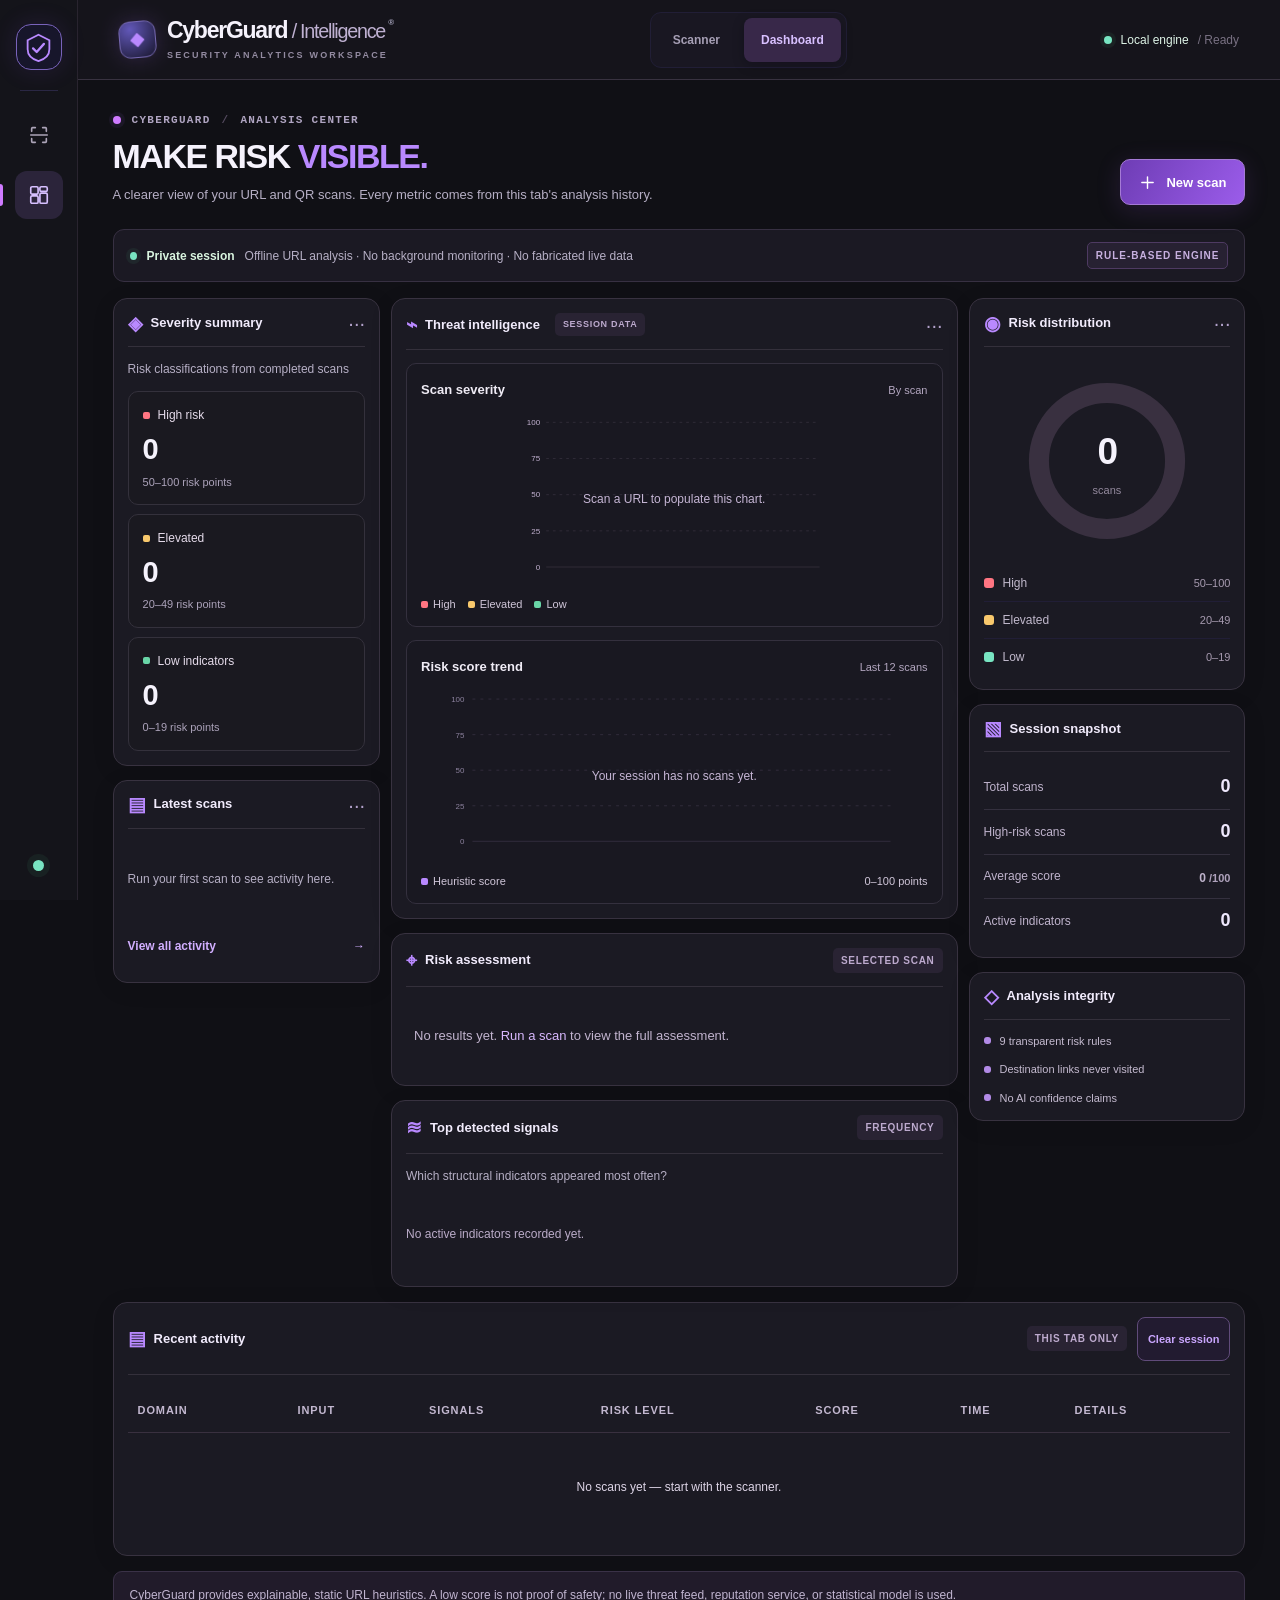
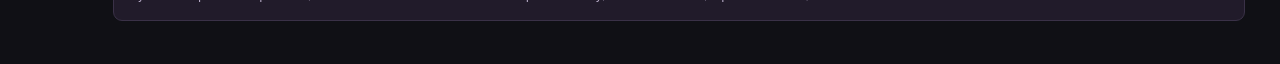
==== commit d9790812: "feat: cinematic QR hologram scanner and refined security dashboard" ====
--- a/templates/dashboard.html
+++ b/templates/dashboard.html
@@ -31,7 +31,7 @@
       </header>
       <main class="command-main" id="main">
         <div class="command-intro">
-          <div><div class="scan-breadcrumb"><span class="purple-dot"></span> CYBERGUARD <span class="crumb-sep">/</span> ANALYSIS CENTER</div><h1>Security <span>overview</span></h1><p>A clearer view of your URL and QR scans. Every metric comes from this tab's analysis history.</p></div>
+          <div><div class="scan-breadcrumb"><span class="purple-dot"></span> CYBERGUARD <span class="crumb-sep">/</span> ANALYSIS CENTER</div><h1>MAKE RISK <span>VISIBLE.</span></h1><p>A clearer view of your URL and QR scans. Every metric comes from this tab's analysis history.</p></div>
           <a href="/" class="command-scan-cta"><svg viewBox="0 0 24 24" fill="none" aria-hidden="true"><path d="M12 4v16M4 12h16" stroke="currentColor" stroke-width="2" stroke-linecap="round"/></svg> New scan</a>
         </div>
         <div class="command-privacy"><span class="green-dot" aria-hidden="true"></span><strong>Private session</strong><span>Offline URL analysis · No background monitoring · No fabricated live data</span><span class="command-local-tag">RULE-BASED ENGINE</span></div>
--- a/static/styles.css
+++ b/static/styles.css
@@ -199,3 +199,85 @@
 @media(min-width:581px) and (max-width:1050px){.command-right {grid-template-columns:repeat(3,minmax(0,1fr));}}
 @media(min-width:581px) and (max-width:770px){.command-left {grid-template-columns:repeat(2,minmax(0,1fr));}.command-right {grid-template-columns:repeat(2,minmax(0,1fr));}.engine-panel{grid-column:1/-1!important;}}
 @media(max-width:580px){.command-left,.command-right {grid-template-columns:1fr;}}
+
+
+/* CYBERGUARD / MOTION SCAN TRANSITION — projection of a 3D point cloud.
+   The animation indicates activity, never a fake completion percentage. */
+body.scanning-active {overflow:hidden;}
+.scan-transition[hidden]{display:none!important;}
+.scan-transition {position:fixed;inset:0;z-index:9999;overflow:hidden;color:#f5f3ff;
+  background:radial-gradient(ellipse 42% 53% at 51% 49%,#1c1740 0%,#0b0c21 54%,#070911 100%);
+  font-family:Inter,ui-sans-serif,system-ui,-apple-system,Segoe UI,sans-serif;isolation:isolate;}
+.scan-transition:before{content:"";position:absolute;inset:0;pointer-events:none;background:radial-gradient(ellipse 40% 44% at 50% 53%,#9d5fff15,transparent 80%);}
+.particle-field{position:absolute;inset:0;width:100%;height:100%;pointer-events:none;z-index:0;}
+.transition-grid{position:absolute;inset:0;opacity:.12;pointer-events:none;background-image:linear-gradient(#8f8bdc40 1px,transparent 1px),linear-gradient(90deg,#8f8bdc40 1px,transparent 1px);background-size:60px 60px;mask-image:linear-gradient(90deg,transparent,#000 24% 76%,transparent);}
+.transition-top{position:absolute;z-index:2;top:0;left:0;right:0;padding:27px clamp(22px,4.7vw,76px);display:flex;align-items:center;justify-content:space-between;gap:15px;border-bottom:1px solid #bbb4e610;}
+.transition-brand{font-size:15px;font-weight:780;letter-spacing:-.025em;display:flex;align-items:center;gap:9px;}
+.transition-logo{display:grid;place-items:center;width:34px;height:34px;font-size:20px;border:1px solid #a982e85c;border-radius:10px;color:#d9c6ff;background:#8864db24;}
+.transition-muted{color:#9291ac;font-size:12px;font-weight:500;}
+.transition-secure{font-size:10px;color:#b7c8d8;letter-spacing:.15em;font-weight:750;white-space:nowrap;}
+.transition-green{display:inline-block;width:7px;height:7px;border-radius:50%;background:#66e0ba;box-shadow:0 0 13px #42d0a66f;margin-right:7px;}
+.transition-content{position:absolute;z-index:2;inset:20% 10% 10%;display:flex;align-items:center;justify-content:center;flex-direction:column;text-align:center;pointer-events:none;}
+.transition-kicker{font-size:11px;letter-spacing:.25em;font-weight:760;color:#a8bbff;text-shadow:0 0 20px #9b7bff;}
+.transition-spark{display:inline-block;width:6px;height:6px;border-radius:50%;background:#a892ff;box-shadow:0 0 12px #af9cff;vertical-align:middle;margin-right:9px;}
+.transition-content h2{font-size:clamp(42px,6vw,83px);font-weight:770;letter-spacing:-.072em;line-height:1.1;margin:18px 0 0;max-width:900px;text-shadow:0 5px 36px #05060d;}
+.transition-content h2 em{font-style:normal;background:linear-gradient(110deg,#98c8ff,#ab91ff,#db9efb);background-clip:text;-webkit-background-clip:text;color:transparent;}
+.transition-content p{font-size:clamp(13px,1.4vw,15px);color:#b7bad5;line-height:1.75;max-width:505px;margin:16px auto 0;}
+.transition-orbit-label{margin-top:clamp(220px,37vh,345px);font-size:10px;letter-spacing:.25em;color:#a09ac5;}
+.transition-bottom{display:flex;align-items:center;justify-content:space-between;gap:20px;width:min(360px,100%);font-size:11px;color:#c4bfe2;margin-top:20px;}
+.transition-live{font-size:9px;letter-spacing:.09em;color:#9c95ba;}
+.transition-progress{width:min(360px,100%);height:3px;margin-top:12px;border-radius:10px;background:#51506e6b;overflow:hidden;}
+.transition-progress span{display:block;height:100%;width:36%;background:linear-gradient(90deg,transparent,#75b8ff,#b77ffc,transparent);border-radius:10px;animation:scan-progress 1.65s ease-in-out infinite;transform:translateX(-120%);}
+@keyframes scan-progress{to{transform:translateX(390%);}}
+.transition-cancel{pointer-events:auto;margin-top:24px;border:1px solid #a49bc64a;border-radius:24px;padding:10px 19px;min-height:44px;background:#17152dcc;color:#e2dcef;cursor:pointer;font:inherit;font-size:12px;transition:background .2s,border-color .2s;}
+.transition-cancel:hover{background:#27203d;border-color:#b8a3ed;}
+.transition-cancel:focus-visible{outline:3px solid #c1a6ff;outline-offset:3px;}
+.transition-cancel span{font-size:17px;margin-left:9px;vertical-align:middle;}
+.transition-footer{position:absolute;bottom:28px;left:clamp(22px,4.7vw,76px);right:clamp(22px,4.7vw,76px);display:flex;justify-content:space-between;align-items:center;gap:18px;color:#8290b0;font-size:10px;letter-spacing:.11em;}
+@media(max-width:720px){.transition-top{padding:17px 20px}.transition-secure{font-size:9px}.transition-muted{display:none}.transition-content{inset:21% 7% 11%}.transition-kicker{font-size:9px;letter-spacing:.15em}.transition-content h2{font-size:clamp(42px,10vw,62px)}.transition-content p{font-size:12px}.transition-orbit-label{margin-top:clamp(230px,40vh,350px);font-size:8px;letter-spacing:.1em}.transition-bottom,.transition-progress{max-width:310px}.transition-footer{font-size:8px;bottom:17px;left:20px;right:20px;letter-spacing:0;}.transition-footer span:last-child{display:none}}
+@media(prefers-reduced-motion:reduce){.transition-progress span{animation:none;transform:none;width:100%;}.scan-transition *{animation:none!important;}}
+
+
+/* ============================================================================
+   CYBERGUARD / CINEMATIC EDITION
+   Original SVG/CSS holographic identity inspired by the supplied motion reference.
+   The visual is explicitly decorative (not a valid QR code).
+   Existing API, scan lifecycle, session-only data and CSP are unchanged.
+   ============================================================================ */
+:root{--bg:#060814;--surface:#0e1020;--surface2:#161528;--rail:#090b17;--stroke:#2a2744;--stroke-soft:#211e36;--text:#f7f7ff;--muted:#aaa6c2;--purple:#cf7bff;--purple-deep:#8544dc;--cyan:#55dbff;--green:#78e5c2}
+body{background:radial-gradient(ellipse 660px 560px at 80% 9%,rgba(95,39,172,.25),transparent 72%),radial-gradient(ellipse 720px 380px at 10% 52%,rgba(19,57,130,.16),transparent 79%),#060814;overflow-x:clip}
+body:before{content:"";position:fixed;inset:0;pointer-events:none;z-index:0;opacity:.19;background-image:linear-gradient(#8f8ad010 1px,transparent 1px),linear-gradient(90deg,#8f8ad010 1px,transparent 1px);background-size:66px 66px;mask-image:linear-gradient(to bottom,#000,transparent 80%)}
+.application{position:relative;z-index:1}.app-header{background:rgba(8,9,20,.75);backdrop-filter:blur(20px);position:sticky;top:0;z-index:8;height:80px}
+.identity strong{font-size:23px;letter-spacing:-1.25px;font-weight:850}.identity strong::after{content:"®";font-size:8px;position:relative;top:-13px;margin-left:3px;color:#a6a4bc}
+.identity-icon{background:radial-gradient(circle at 30% 20%,#6157b8,#19172e);border-color:#7668b2;box-shadow:0 0 20px #7950b544}
+.rail{background:rgba(5,7,17,.94)}.rail-logo{border-color:#7963bb;background:#17162b}.rail-link.active{background:#34244b;color:#e6c9ff}
+.scan-main{padding-top:36px}.scan-breadcrumb,.overline,.section-label{font-family:ui-monospace,Consolas,monospace;letter-spacing:2.2px}
+.scan-intro{grid-template-columns:minmax(0,1fr) minmax(350px,1fr);min-height:560px;margin-top:18px;gap:2vw}
+.scan-intro h1{font-size:clamp(60px,6.45vw,118px);line-height:.94;letter-spacing:-.073em;font-weight:900;margin:25px 0 29px;text-wrap:balance}
+.scan-intro h1 span{background:linear-gradient(95deg,#fa7ccf 1%,#bc77ff 48%,#59dbfc 97%);background-clip:text;-webkit-background-clip:text;color:transparent}
+.scan-intro p{font-size:clamp(15px,1.2vw,18px);line-height:1.85;max-width:570px;color:#c4bfdb}
+.overline{font-size:11px;color:#b79cfb}.intro-tags{border-top:1px solid #4e3e734d;padding-top:20px;gap:13px 24px;line-height:1.5}.intro-tags span{color:#a8a2c8}
+.scan-workspace{margin-top:38px;grid-template-columns:minmax(0,1.5fr) minmax(295px,.75fr)}.surface{background:linear-gradient(145deg,#141326ee,#0c1021f2);border-color:#34304b;box-shadow:0 30px 80px #00000036, inset 0 1px #ffffff08}
+.scan-card{position:relative;overflow:hidden}.scan-card:before{content:"";position:absolute;inset:0 0 auto;height:2px;background:linear-gradient(90deg,transparent,#ab63e9,#57deff,transparent);opacity:.6}
+.primary-action{background:linear-gradient(95deg,#b55dff,#41c9ff);border-color:#81c7fb;box-shadow:0 10px 38px #803bea3d;color:#080816}.primary-action:hover{box-shadow:0 12px 45px #7539d777,0 0 0 3px #864fff24}
+.scan-intro .security-art.hologram-stage{min-height:480px;isolation:isolate;overflow:visible;perspective:930px;--mx:0deg;--my:0deg}
+.holo-ambient{position:absolute;width:360px;height:360px;max-width:87%;max-height:87%;border-radius:50%;background:conic-gradient(from 30deg,#552ee388,#31cce566,#6625d7aa,#d4419e55,#552ee388);filter:blur(76px);opacity:.45;animation:holoBreathe 7s ease-in-out infinite}
+.holo-orbit{position:absolute;width:min(86%,450px);aspect-ratio:1;border:1px solid #8651c357;border-radius:50%;transform:rotateX(68deg) rotateZ(18deg);box-shadow:0 0 25px #6c43d22b,inset 0 0 25px #4931bf25;animation:orbitSpin 14s linear infinite}
+.holo-orbit-b{width:min(70%,360px);transform:rotateX(65deg) rotateY(40deg);border-style:dashed;border-color:#46d5f777;animation-duration:21s;animation-direction:reverse}
+.holo-tilt{position:relative;width:clamp(190px,24vw,315px);aspect-ratio:1;transform-style:preserve-3d;transform:rotateY(calc(-19deg + var(--mx))) rotateX(calc(13deg + var(--my))) rotateZ(-7deg);animation:holoFloat 6s ease-in-out infinite;filter:drop-shadow(0 36px 50px #0008);z-index:2}
+.holo-qr-edge{position:absolute;inset:-7px;border:3px solid #69d9ffb0;border-radius:14px;transform:translateZ(-21px) translate(13px,11px);box-shadow:0 0 20px #5cd4fc65,inset 0 0 25px #8d45ee55}
+.holo-qr-surface{position:absolute;inset:0;border:2px solid #a97cffe8;border-radius:12px;background:linear-gradient(130deg,#110d2e,#0a2340 65%,#1d0d3b);overflow:hidden;box-shadow:inset 0 0 35px #9845f344,0 0 24px #9657e57a,0 0 75px #5446c444;transform:translateZ(15px);padding:12%}
+.holo-code{display:block;width:100%;height:100%;color:#a8deff;filter:drop-shadow(0 0 3px #83dfff) drop-shadow(0 0 8px #b07ffb)}
+.holo-laser{position:absolute;left:0;right:0;top:18%;height:3px;background:#79ecff;box-shadow:0 0 16px 3px #42daff,0 0 45px 13px #467bff45;animation:laserSweep 3.5s ease-in-out infinite alternate}.holo-sheen{position:absolute;inset:0;pointer-events:none;background:linear-gradient(110deg,transparent 20%,#e2bdff17 48%,transparent 60%);animation:sheen 8s linear infinite}
+.holo-coordinate{position:absolute;color:#b5a1ce;font:10px/1.7 ui-monospace,monospace;letter-spacing:1px;text-shadow:0 0 17px #d176fe99}.holo-coordinate-left{left:2%;top:24%}.holo-coordinate-right{right:0;bottom:21%;text-align:right}.holo-particle{position:absolute;height:4px;width:4px;border-radius:50%;background:#a1eaff;box-shadow:0 0 14px 3px #8b76ff;animation:particleDrift 7s ease-in-out infinite}.p1{top:14%;left:17%}.p2{top:30%;right:8%;animation-delay:-2s}.p3{bottom:18%;left:19%;animation-delay:-4s}.p4{bottom:8%;right:22%;animation-delay:-1s}
+.hologram-stage .art-bottom{bottom:-7px;text-align:center;letter-spacing:.8px;font-size:9px;color:#a6a2bf}
+.story-chapter{display:grid;grid-template-columns:1.1fr .8fr;gap:7vw;padding:95px 15px 115px;align-items:end;border-bottom:1px solid #302445;position:relative}.story-chapter:before{content:"03 / TRUST INTELLIGENCE";position:absolute;top:41px;right:15px;color:#5a476e;font:10px ui-monospace,monospace;letter-spacing:3px}.story-chapter h2{font-size:clamp(36px,4.8vw,72px);line-height:1.05;letter-spacing:-.06em;margin:19px 0 0}.story-chapter h2 em{font-weight:500;color:#bc8bff}.story-chapter-copy{max-width:440px}.story-chapter-copy p{color:#bab3cb;font-size:15px;line-height:1.85}.story-link{display:inline-flex;gap:18px;align-items:center;color:#bfeaff;font-weight:750;margin-top:16px;border-bottom:1px solid #71c7ef;padding-bottom:10px}
+/* Cinematic dashboard, preserving data-driven SVG charts and readable layouts */
+.dashboard-main{padding-top:45px}.dashboard-intro h1{font-size:clamp(46px,5vw,82px);letter-spacing:-.069em;line-height:1.03}.dashboard-intro h1 span{background:linear-gradient(100deg,#f07bc9,#aa76fa,#60cbff);background-clip:text;color:transparent}.metric-widget,.widget{background:linear-gradient(150deg,#161429,#0d1122);border-color:#342d50}.metric-widget:hover,.widget:hover{border-color:#5f4d86;box-shadow:0 10px 40px #7c3add1c}.widget-heading h2{letter-spacing:-.6px}.dashboard-note{background:linear-gradient(90deg,#28174388,#121829)}
+/* Contextual focus cues and motion-safe controls */
+:where(a,button,input):focus-visible{outline:3px solid #63dfff;outline-offset:3px}.surface,.rail-link,.holo-tilt{will-change:auto}
+@keyframes holoBreathe{50%{opacity:.66;transform:scale(1.13)}}@keyframes holoFloat{0%,100%{translate:0 2px}50%{translate:0 -13px}}@keyframes orbitSpin{to{rotate:360deg}}@keyframes laserSweep{to{top:83%}}@keyframes sheen{to{translate:140%}}@keyframes particleDrift{50%{translate:18px -32px;opacity:.35}}
+@media(max-width:1100px){.scan-intro{grid-template-columns:minmax(0,1fr) minmax(250px,.8fr);min-height:410px}.scan-intro .security-art.hologram-stage{min-height:365px}.holo-coordinate{display:none}.holo-tilt{width:225px}}
+@media(max-width:780px){.scan-intro{grid-template-columns:1fr;gap:0}.scan-intro h1{font-size:clamp(50px,11vw,77px)}.scan-intro .security-art.hologram-stage{display:grid;min-height:340px}.holo-tilt{width:215px}.hologram-stage .art-bottom{bottom:6px}.story-chapter{grid-template-columns:1fr;gap:15px;padding:70px 0}.scan-workspace{grid-template-columns:1fr}.scan-main{padding-top:27px}}
+@media(max-width:480px){.scan-intro h1{font-size:clamp(45px,13vw,60px)}.scan-intro .security-art.hologram-stage{min-height:290px}.holo-tilt{width:180px}.holo-orbit{width:265px}.holo-orbit-b{width:215px}.hologram-stage .art-bottom{font-size:8px;letter-spacing:0;max-width:100%;line-height:1.5}.story-chapter h2{font-size:40px}.scan-intro p{font-size:14px}}
+@media(prefers-reduced-motion:reduce){.holo-ambient,.holo-orbit,.holo-tilt,.holo-laser,.holo-sheen,.holo-particle{animation:none!important;transition:none!important}.holo-tilt{transform:rotateY(-12deg) rotateX(9deg)}.story-chapter{scroll-behavior:auto}}
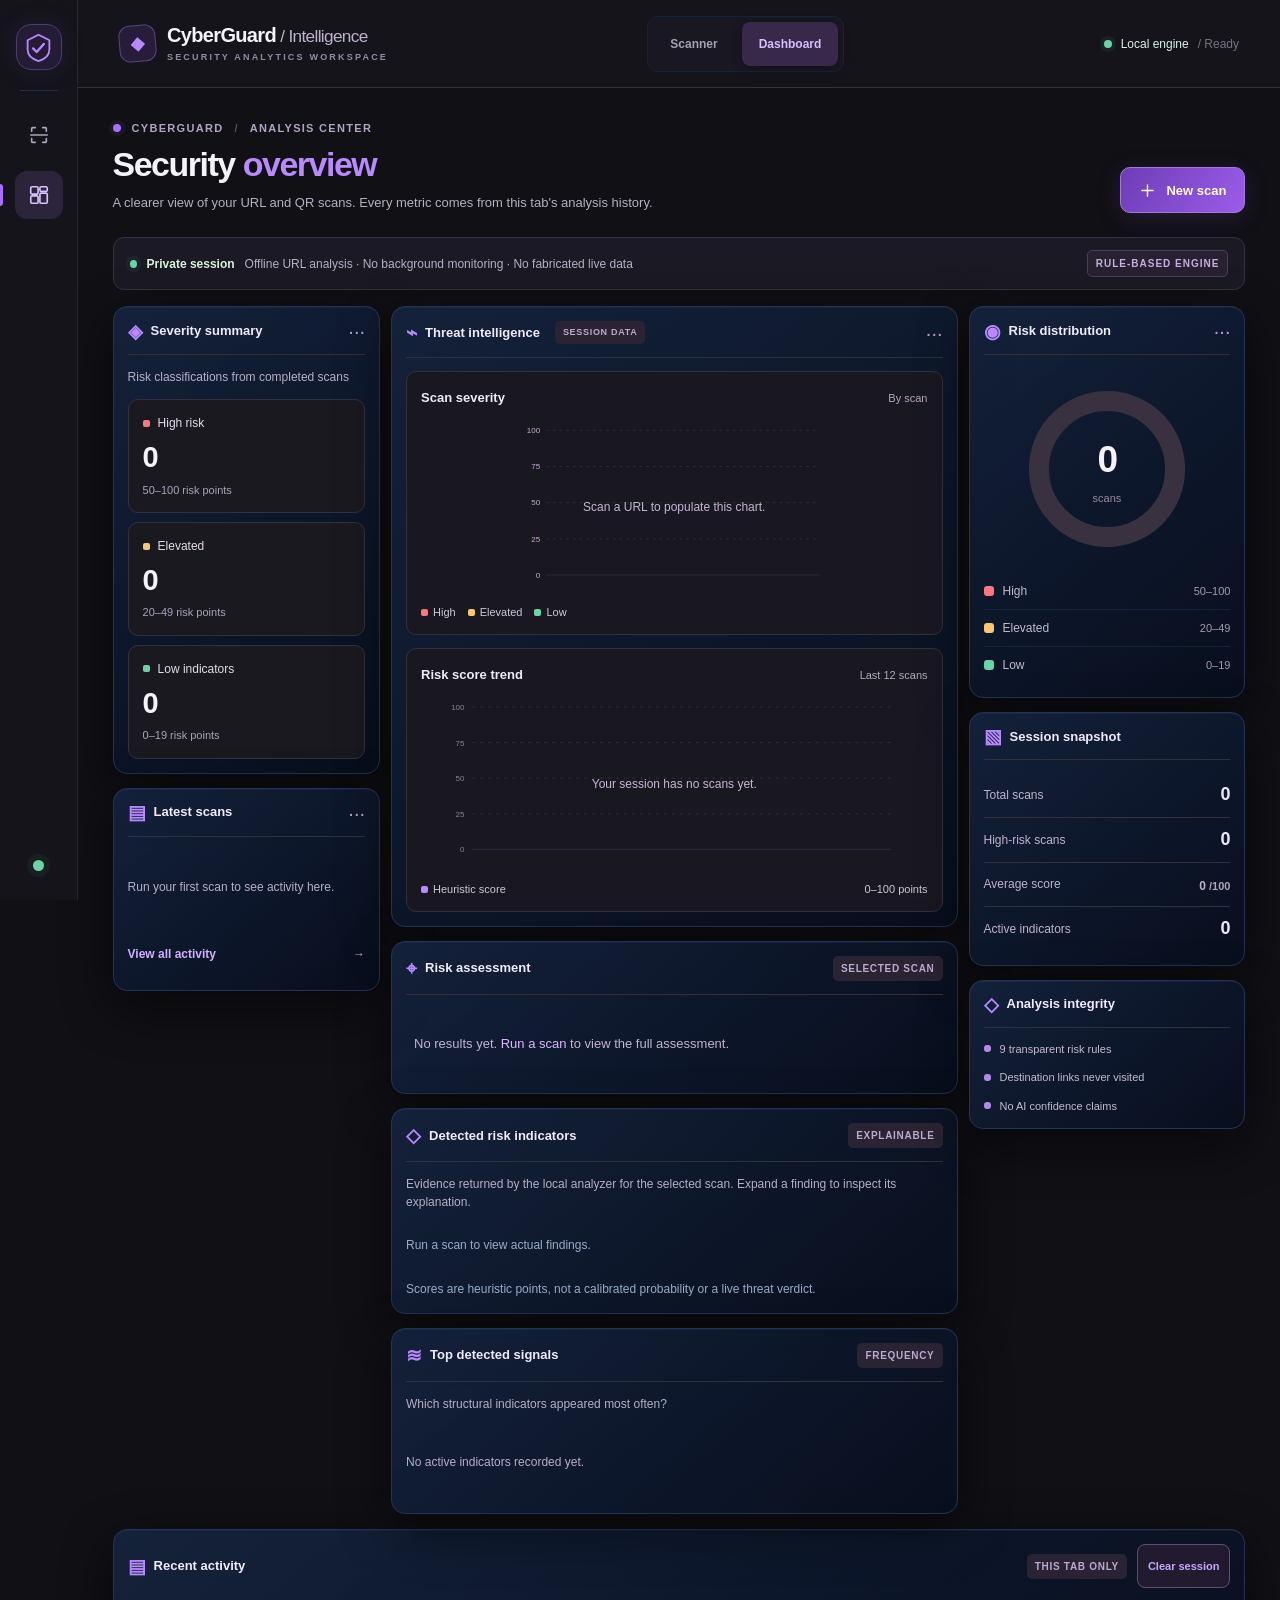
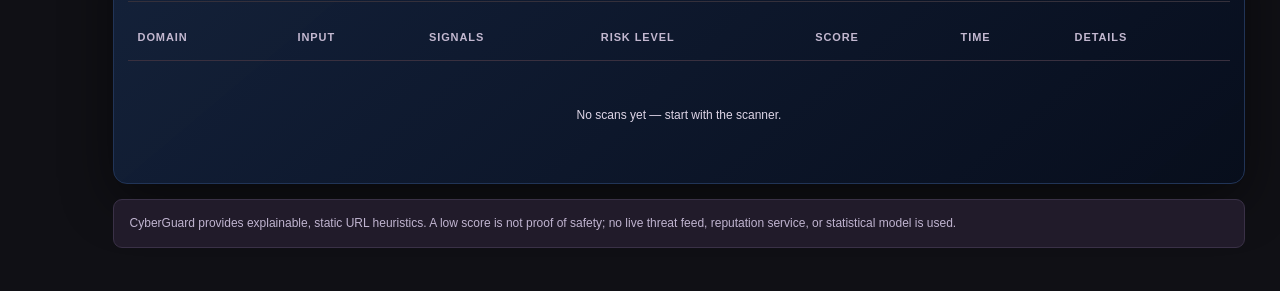
==== commit c856b461: "feat: cinematic holographic scanner and explainable findings UI" ====
--- a/templates/dashboard.html
+++ b/templates/dashboard.html
@@ -31,7 +31,7 @@
       </header>
       <main class="command-main" id="main">
         <div class="command-intro">
-          <div><div class="scan-breadcrumb"><span class="purple-dot"></span> CYBERGUARD <span class="crumb-sep">/</span> ANALYSIS CENTER</div><h1>MAKE RISK <span>VISIBLE.</span></h1><p>A clearer view of your URL and QR scans. Every metric comes from this tab's analysis history.</p></div>
+          <div><div class="scan-breadcrumb"><span class="purple-dot"></span> CYBERGUARD <span class="crumb-sep">/</span> ANALYSIS CENTER</div><h1>Security <span>overview</span></h1><p>A clearer view of your URL and QR scans. Every metric comes from this tab's analysis history.</p></div>
           <a href="/" class="command-scan-cta"><svg viewBox="0 0 24 24" fill="none" aria-hidden="true"><path d="M12 4v16M4 12h16" stroke="currentColor" stroke-width="2" stroke-linecap="round"/></svg> New scan</a>
         </div>
         <div class="command-privacy"><span class="green-dot" aria-hidden="true"></span><strong>Private session</strong><span>Offline URL analysis · No background monitoring · No fabricated live data</span><span class="command-local-tag">RULE-BASED ENGINE</span></div>
@@ -66,9 +66,15 @@
               <div class="ops-panel-heading"><h2 id="assessmentHeading"><span class="heading-icon" aria-hidden="true">⌖</span> Risk assessment</h2><span class="panel-mini-label">SELECTED SCAN</span></div>
               <div id="assessmentEmpty" class="assess-empty">No results yet. <a href="/">Run a scan</a> to view the full assessment.</div>
               <div id="assessmentContent" hidden>
-                <div class="assessment-upper"><div class="mini-gauge" id="miniGauge"><div><strong id="assessmentScore">0</strong><small>POINTS / 100</small></div></div><div class="assessment-copy"><span class="severity-pill" id="assessmentLevel">Low</span><h3 id="assessmentHost">—</h3><p id="assessmentSummary"></p></div></div>
+                <div class="assessment-upper"><div class="mini-gauge" id="miniGauge"><div><strong id="assessmentScore">0</strong><small>POINTS / 100</small></div></div><div class="assessment-copy"><span class="severity-pill" id="assessmentLevel">Low</span><h3 id="assessmentHost">—</h3><p id="assessmentSummary"></p><p class="recommendation-copy" id="assessmentRecommendation"></p></div></div>
                 <div class="assessment-bottom"><span><strong id="assessmentSignals">0</strong> detected indicators</span><span id="assessmentTime">—</span></div><button class="outline-action" id="downloadReport" type="button">↓ Export JSON report</button>
               </div>
+            </section>
+            <section class="ops-panel findings-widget" aria-labelledby="findingsHeading">
+              <div class="ops-panel-heading"><h2 id="findingsHeading"><span class="heading-icon" aria-hidden="true">◇</span> Detected risk indicators</h2><span class="panel-mini-label">EXPLAINABLE</span></div>
+              <p class="ops-hint">Evidence returned by the local analyzer for the selected scan. Expand a finding to inspect its explanation.</p>
+              <div id="findingCards" class="finding-cards"><p class="findings-empty">Run a scan to view actual findings.</p></div>
+              <p class="findings-disclaimer">Scores are heuristic points, not a calibrated probability or a live threat verdict.</p>
             </section>
             <section class="ops-panel signals-widget" aria-labelledby="signalsHeading">
               <div class="ops-panel-heading"><h2 id="signalsHeading"><span class="heading-icon" aria-hidden="true">≋</span> Top detected signals</h2><span class="panel-mini-label">FREQUENCY</span></div><p class="ops-hint">Which structural indicators appeared most often?</p><div class="signal-bars" id="signalBars"></div>
--- a/static/styles.css
+++ b/static/styles.css
@@ -238,46 +238,51 @@
 @media(prefers-reduced-motion:reduce){.transition-progress span{animation:none;transform:none;width:100%;}.scan-transition *{animation:none!important;}}
 
 
-/* ============================================================================
-   CYBERGUARD / CINEMATIC EDITION
-   Original SVG/CSS holographic identity inspired by the supplied motion reference.
-   The visual is explicitly decorative (not a valid QR code).
-   Existing API, scan lifecycle, session-only data and CSP are unchanged.
-   ============================================================================ */
-:root{--bg:#060814;--surface:#0e1020;--surface2:#161528;--rail:#090b17;--stroke:#2a2744;--stroke-soft:#211e36;--text:#f7f7ff;--muted:#aaa6c2;--purple:#cf7bff;--purple-deep:#8544dc;--cyan:#55dbff;--green:#78e5c2}
-body{background:radial-gradient(ellipse 660px 560px at 80% 9%,rgba(95,39,172,.25),transparent 72%),radial-gradient(ellipse 720px 380px at 10% 52%,rgba(19,57,130,.16),transparent 79%),#060814;overflow-x:clip}
-body:before{content:"";position:fixed;inset:0;pointer-events:none;z-index:0;opacity:.19;background-image:linear-gradient(#8f8ad010 1px,transparent 1px),linear-gradient(90deg,#8f8ad010 1px,transparent 1px);background-size:66px 66px;mask-image:linear-gradient(to bottom,#000,transparent 80%)}
-.application{position:relative;z-index:1}.app-header{background:rgba(8,9,20,.75);backdrop-filter:blur(20px);position:sticky;top:0;z-index:8;height:80px}
-.identity strong{font-size:23px;letter-spacing:-1.25px;font-weight:850}.identity strong::after{content:"®";font-size:8px;position:relative;top:-13px;margin-left:3px;color:#a6a4bc}
-.identity-icon{background:radial-gradient(circle at 30% 20%,#6157b8,#19172e);border-color:#7668b2;box-shadow:0 0 20px #7950b544}
-.rail{background:rgba(5,7,17,.94)}.rail-logo{border-color:#7963bb;background:#17162b}.rail-link.active{background:#34244b;color:#e6c9ff}
-.scan-main{padding-top:36px}.scan-breadcrumb,.overline,.section-label{font-family:ui-monospace,Consolas,monospace;letter-spacing:2.2px}
-.scan-intro{grid-template-columns:minmax(0,1fr) minmax(350px,1fr);min-height:560px;margin-top:18px;gap:2vw}
-.scan-intro h1{font-size:clamp(60px,6.45vw,118px);line-height:.94;letter-spacing:-.073em;font-weight:900;margin:25px 0 29px;text-wrap:balance}
-.scan-intro h1 span{background:linear-gradient(95deg,#fa7ccf 1%,#bc77ff 48%,#59dbfc 97%);background-clip:text;-webkit-background-clip:text;color:transparent}
-.scan-intro p{font-size:clamp(15px,1.2vw,18px);line-height:1.85;max-width:570px;color:#c4bfdb}
-.overline{font-size:11px;color:#b79cfb}.intro-tags{border-top:1px solid #4e3e734d;padding-top:20px;gap:13px 24px;line-height:1.5}.intro-tags span{color:#a8a2c8}
-.scan-workspace{margin-top:38px;grid-template-columns:minmax(0,1.5fr) minmax(295px,.75fr)}.surface{background:linear-gradient(145deg,#141326ee,#0c1021f2);border-color:#34304b;box-shadow:0 30px 80px #00000036, inset 0 1px #ffffff08}
-.scan-card{position:relative;overflow:hidden}.scan-card:before{content:"";position:absolute;inset:0 0 auto;height:2px;background:linear-gradient(90deg,transparent,#ab63e9,#57deff,transparent);opacity:.6}
-.primary-action{background:linear-gradient(95deg,#b55dff,#41c9ff);border-color:#81c7fb;box-shadow:0 10px 38px #803bea3d;color:#080816}.primary-action:hover{box-shadow:0 12px 45px #7539d777,0 0 0 3px #864fff24}
-.scan-intro .security-art.hologram-stage{min-height:480px;isolation:isolate;overflow:visible;perspective:930px;--mx:0deg;--my:0deg}
-.holo-ambient{position:absolute;width:360px;height:360px;max-width:87%;max-height:87%;border-radius:50%;background:conic-gradient(from 30deg,#552ee388,#31cce566,#6625d7aa,#d4419e55,#552ee388);filter:blur(76px);opacity:.45;animation:holoBreathe 7s ease-in-out infinite}
-.holo-orbit{position:absolute;width:min(86%,450px);aspect-ratio:1;border:1px solid #8651c357;border-radius:50%;transform:rotateX(68deg) rotateZ(18deg);box-shadow:0 0 25px #6c43d22b,inset 0 0 25px #4931bf25;animation:orbitSpin 14s linear infinite}
-.holo-orbit-b{width:min(70%,360px);transform:rotateX(65deg) rotateY(40deg);border-style:dashed;border-color:#46d5f777;animation-duration:21s;animation-direction:reverse}
-.holo-tilt{position:relative;width:clamp(190px,24vw,315px);aspect-ratio:1;transform-style:preserve-3d;transform:rotateY(calc(-19deg + var(--mx))) rotateX(calc(13deg + var(--my))) rotateZ(-7deg);animation:holoFloat 6s ease-in-out infinite;filter:drop-shadow(0 36px 50px #0008);z-index:2}
-.holo-qr-edge{position:absolute;inset:-7px;border:3px solid #69d9ffb0;border-radius:14px;transform:translateZ(-21px) translate(13px,11px);box-shadow:0 0 20px #5cd4fc65,inset 0 0 25px #8d45ee55}
-.holo-qr-surface{position:absolute;inset:0;border:2px solid #a97cffe8;border-radius:12px;background:linear-gradient(130deg,#110d2e,#0a2340 65%,#1d0d3b);overflow:hidden;box-shadow:inset 0 0 35px #9845f344,0 0 24px #9657e57a,0 0 75px #5446c444;transform:translateZ(15px);padding:12%}
-.holo-code{display:block;width:100%;height:100%;color:#a8deff;filter:drop-shadow(0 0 3px #83dfff) drop-shadow(0 0 8px #b07ffb)}
-.holo-laser{position:absolute;left:0;right:0;top:18%;height:3px;background:#79ecff;box-shadow:0 0 16px 3px #42daff,0 0 45px 13px #467bff45;animation:laserSweep 3.5s ease-in-out infinite alternate}.holo-sheen{position:absolute;inset:0;pointer-events:none;background:linear-gradient(110deg,transparent 20%,#e2bdff17 48%,transparent 60%);animation:sheen 8s linear infinite}
-.holo-coordinate{position:absolute;color:#b5a1ce;font:10px/1.7 ui-monospace,monospace;letter-spacing:1px;text-shadow:0 0 17px #d176fe99}.holo-coordinate-left{left:2%;top:24%}.holo-coordinate-right{right:0;bottom:21%;text-align:right}.holo-particle{position:absolute;height:4px;width:4px;border-radius:50%;background:#a1eaff;box-shadow:0 0 14px 3px #8b76ff;animation:particleDrift 7s ease-in-out infinite}.p1{top:14%;left:17%}.p2{top:30%;right:8%;animation-delay:-2s}.p3{bottom:18%;left:19%;animation-delay:-4s}.p4{bottom:8%;right:22%;animation-delay:-1s}
-.hologram-stage .art-bottom{bottom:-7px;text-align:center;letter-spacing:.8px;font-size:9px;color:#a6a2bf}
-.story-chapter{display:grid;grid-template-columns:1.1fr .8fr;gap:7vw;padding:95px 15px 115px;align-items:end;border-bottom:1px solid #302445;position:relative}.story-chapter:before{content:"03 / TRUST INTELLIGENCE";position:absolute;top:41px;right:15px;color:#5a476e;font:10px ui-monospace,monospace;letter-spacing:3px}.story-chapter h2{font-size:clamp(36px,4.8vw,72px);line-height:1.05;letter-spacing:-.06em;margin:19px 0 0}.story-chapter h2 em{font-weight:500;color:#bc8bff}.story-chapter-copy{max-width:440px}.story-chapter-copy p{color:#bab3cb;font-size:15px;line-height:1.85}.story-link{display:inline-flex;gap:18px;align-items:center;color:#bfeaff;font-weight:750;margin-top:16px;border-bottom:1px solid #71c7ef;padding-bottom:10px}
-/* Cinematic dashboard, preserving data-driven SVG charts and readable layouts */
-.dashboard-main{padding-top:45px}.dashboard-intro h1{font-size:clamp(46px,5vw,82px);letter-spacing:-.069em;line-height:1.03}.dashboard-intro h1 span{background:linear-gradient(100deg,#f07bc9,#aa76fa,#60cbff);background-clip:text;color:transparent}.metric-widget,.widget{background:linear-gradient(150deg,#161429,#0d1122);border-color:#342d50}.metric-widget:hover,.widget:hover{border-color:#5f4d86;box-shadow:0 10px 40px #7c3add1c}.widget-heading h2{letter-spacing:-.6px}.dashboard-note{background:linear-gradient(90deg,#28174388,#121829)}
-/* Contextual focus cues and motion-safe controls */
-:where(a,button,input):focus-visible{outline:3px solid #63dfff;outline-offset:3px}.surface,.rail-link,.holo-tilt{will-change:auto}
-@keyframes holoBreathe{50%{opacity:.66;transform:scale(1.13)}}@keyframes holoFloat{0%,100%{translate:0 2px}50%{translate:0 -13px}}@keyframes orbitSpin{to{rotate:360deg}}@keyframes laserSweep{to{top:83%}}@keyframes sheen{to{translate:140%}}@keyframes particleDrift{50%{translate:18px -32px;opacity:.35}}
-@media(max-width:1100px){.scan-intro{grid-template-columns:minmax(0,1fr) minmax(250px,.8fr);min-height:410px}.scan-intro .security-art.hologram-stage{min-height:365px}.holo-coordinate{display:none}.holo-tilt{width:225px}}
-@media(max-width:780px){.scan-intro{grid-template-columns:1fr;gap:0}.scan-intro h1{font-size:clamp(50px,11vw,77px)}.scan-intro .security-art.hologram-stage{display:grid;min-height:340px}.holo-tilt{width:215px}.hologram-stage .art-bottom{bottom:6px}.story-chapter{grid-template-columns:1fr;gap:15px;padding:70px 0}.scan-workspace{grid-template-columns:1fr}.scan-main{padding-top:27px}}
-@media(max-width:480px){.scan-intro h1{font-size:clamp(45px,13vw,60px)}.scan-intro .security-art.hologram-stage{min-height:290px}.holo-tilt{width:180px}.holo-orbit{width:265px}.holo-orbit-b{width:215px}.hologram-stage .art-bottom{font-size:8px;letter-spacing:0;max-width:100%;line-height:1.5}.story-chapter h2{font-size:40px}.scan-intro p{font-size:14px}}
-@media(prefers-reduced-motion:reduce){.holo-ambient,.holo-orbit,.holo-tilt,.holo-laser,.holo-sheen,.holo-particle{animation:none!important;transition:none!important}.holo-tilt{transform:rotateY(-12deg) rotateX(9deg)}.story-chapter{scroll-behavior:auto}}
+/* Cinematic reference edition — custom CSS, no external shaders, tracking or CDNs */
+:root{--bg:#030713;--surface:#091323;--surface2:#0c1728;--rail:#060b16;--stroke:#20304c;--stroke-soft:#16243b;--purple:#aa6dff;--purple-deep:#6b42f4;--text:#f3f7ff;--muted:#9bacc6}
+body{background:radial-gradient(ellipse 780px 480px at 77% 5%,rgba(79,36,177,.22),transparent 75%),radial-gradient(ellipse 500px 500px at 7% 55%,rgba(0,161,224,.08),transparent 76%),#030713}
+.app-header{background:rgba(5,11,23,.88);backdrop-filter:blur(20px)}
+.surface,.ops-panel{background:linear-gradient(140deg,rgba(20,35,62,.9),rgba(7,14,29,.93));border-color:#213457;box-shadow:0 16px 52px #0007,inset 0 1px #ffffff0a}
+.surface:hover,.ops-panel:hover{border-color:#39507a}
+.scan-intro{min-height:445px}
+.scan-intro h1{font-size:clamp(52px,6.1vw,103px);line-height:.99;letter-spacing:-.065em;max-width:820px;text-shadow:0 4px 36px #7c5cff26}
+.scan-intro h1 span{background:linear-gradient(110deg,#a17bff,#d678ff 45%,#55d9ff);-webkit-background-clip:text;background-clip:text;color:transparent}
+.overline{color:#63cffa;letter-spacing:.24em}
+.primary-action{background:linear-gradient(105deg,#1bd8fa,#4681ff 52%,#9a57fa);color:#fff;border:1px solid #8fdfff;box-shadow:0 8px 35px #126eff44}
+.primary-action:hover{color:#fff;box-shadow:0 12px 45px #438cff77}
+.scan-card{backdrop-filter:blur(18px)}
+.qr-cinematic-stage{min-height:435px;perspective:850px;isolation:isolate;--mouse-x:0deg;--mouse-y:0deg}
+.qr-cinematic-stage .art-glow{width:370px;height:370px;background:radial-gradient(circle,#6a2aff 0%,#0062d8 43%,transparent 72%);filter:blur(54px);opacity:.47;animation:holo-pulse 5s ease-in-out infinite alternate}
+.holo-halo{position:absolute;width:330px;height:330px;border:1px solid #4599ff55;border-radius:50%;box-shadow:0 0 28px #594cff25,inset 0 0 28px #0aa9ff16;transform:rotateX(65deg) rotateZ(15deg);animation:halo-turn 19s linear infinite}
+.halo-two{width:400px;height:400px;border-color:#a15fff44;transform:rotateX(72deg) rotateZ(60deg);animation-duration:25s;animation-direction:reverse}
+.holo-qr{position:relative;width:min(59%,240px);aspect-ratio:1;transform-style:preserve-3d;transform:rotateX(calc(11deg + var(--mouse-y))) rotateY(calc(-20deg + var(--mouse-x)));animation:holo-float 6s ease-in-out infinite;filter:drop-shadow(0 20px 34px #2a57f388);z-index:2}
+.holo-qr:before{content:"";position:absolute;inset:-13px;border:2px solid #72dfff;border-radius:12px;box-shadow:0 0 22px #4bcaffbb,0 0 66px #884bff66,inset 0 0 18px #377dff77;transform:translateZ(-18px)}
+.holo-face{position:absolute;inset:0;padding:15px;background:linear-gradient(135deg,#12345e,#060c23 60%,#1c0c3d);border:1px solid #83eaff;border-radius:9px;box-shadow:inset 0 0 40px #197cff3b,0 0 30px #426cff55;overflow:hidden;transform:translateZ(16px)}
+.qr-cells{display:grid;grid-template-columns:repeat(25,1fr);grid-template-rows:repeat(25,1fr);width:100%;height:100%;gap:1px}
+.qr-cells i{display:block;min-width:0;min-height:0}
+.qr-cells .qr-lit{background:#7edbff;box-shadow:0 0 5px #55cfff;opacity:.92}
+.holo-beam{position:absolute;left:5%;right:5%;height:3px;top:0;background:#c4faff;box-shadow:0 0 12px 4px #32cfff,0 0 36px 9px #675eff;animation:beam-scan 3.8s ease-in-out infinite alternate}
+.holo-corner{position:absolute;width:25px;height:25px;border:3px solid #c8edff;filter:drop-shadow(0 0 7px #55caff)}
+.corner-a{left:4px;top:4px;border-right:0;border-bottom:0}.corner-b{right:4px;top:4px;border-left:0;border-bottom:0}.corner-c{left:4px;bottom:4px;border-right:0;border-top:0}.corner-d{right:4px;bottom:4px;border-left:0;border-top:0}
+.holo-orbit{position:absolute;inset:20px;border:1px dashed #846aff44;border-radius:50%;animation:halo-turn 40s linear infinite}.orbit-two{inset:65px;border-style:dotted;border-color:#28dfff55;animation-direction:reverse}
+.holo-tag{position:absolute;z-index:3;font:600 10px/1.3 Consolas,monospace;letter-spacing:.14em;color:#9dc9f5;background:#08162bc9;border:1px solid #2d4976;border-radius:7px;padding:10px 12px;box-shadow:0 8px 22px #0006}
+.holo-tag span{color:#6de9ff}.holo-tag-top{top:42px;left:2%}.holo-tag-bottom{bottom:53px;right:0}
+.qr-cinematic-stage .art-bottom{bottom:8px;white-space:nowrap}
+.finding-cards{display:grid;gap:9px}.finding-card{background:#0b172a;border:1px solid #253957;border-radius:11px;overflow:hidden;transition:border-color .2s,box-shadow .2s}
+.finding-card:hover,.finding-card[open]{border-color:#7757c8;box-shadow:0 0 20px #6c3ef41b}
+.finding-card summary{display:flex;align-items:center;justify-content:space-between;gap:14px;cursor:pointer;padding:14px 16px;font-size:12px;font-weight:700;list-style:none}
+.finding-card summary::-webkit-details-marker{display:none}
+.finding-card summary:before{content:"◇";color:#72d5ff;margin-right:4px}
+.finding-card summary span{flex:1;overflow-wrap:anywhere}
+.finding-card summary strong{white-space:nowrap;font:700 11px Consolas,monospace;color:#ffb9c3;background:#39212f;padding:6px 9px;border-radius:6px}
+.finding-card p{margin:0;padding:0 16px 15px 32px;color:#aab9d3;font-size:12px;line-height:1.75;overflow-wrap:anywhere}
+.findings-empty,.findings-disclaimer{color:#9aacc9;font-size:12px;line-height:1.6}.findings-disclaimer{margin-bottom:0}
+@keyframes holo-float{0%,100%{translate:0 -6px}50%{translate:0 13px}}
+@keyframes halo-turn{to{rotate:360deg}}
+@keyframes holo-pulse{to{opacity:.7;scale:1.12}}
+@keyframes beam-scan{to{top:100%}}
+@media(max-width:800px){.scan-intro{min-height:auto}.qr-cinematic-stage{min-height:350px}.holo-qr{width:205px}.holo-halo{width:280px;height:280px}.halo-two{width:325px;height:325px}.holo-tag{font-size:8px}.scan-intro h1{font-size:clamp(45px,10vw,72px)}}
+@media(max-width:420px){.qr-cinematic-stage{min-height:310px}.holo-qr{width:174px}.holo-halo{width:250px;height:250px}.halo-two{width:290px;height:290px}.holo-tag-top{top:18px}.holo-tag-bottom{bottom:37px}}
+@media(prefers-reduced-motion:reduce){.holo-qr,.holo-halo,.holo-orbit,.qr-cinematic-stage .art-glow,.holo-beam{animation:none!important;transition:none!important}}
+
+.recommendation-copy{margin-top:11px!important;padding:12px 14px;background:#09263a;border:1px solid #22627d;border-radius:9px;color:#bcecff!important;font-size:12px;line-height:1.65}
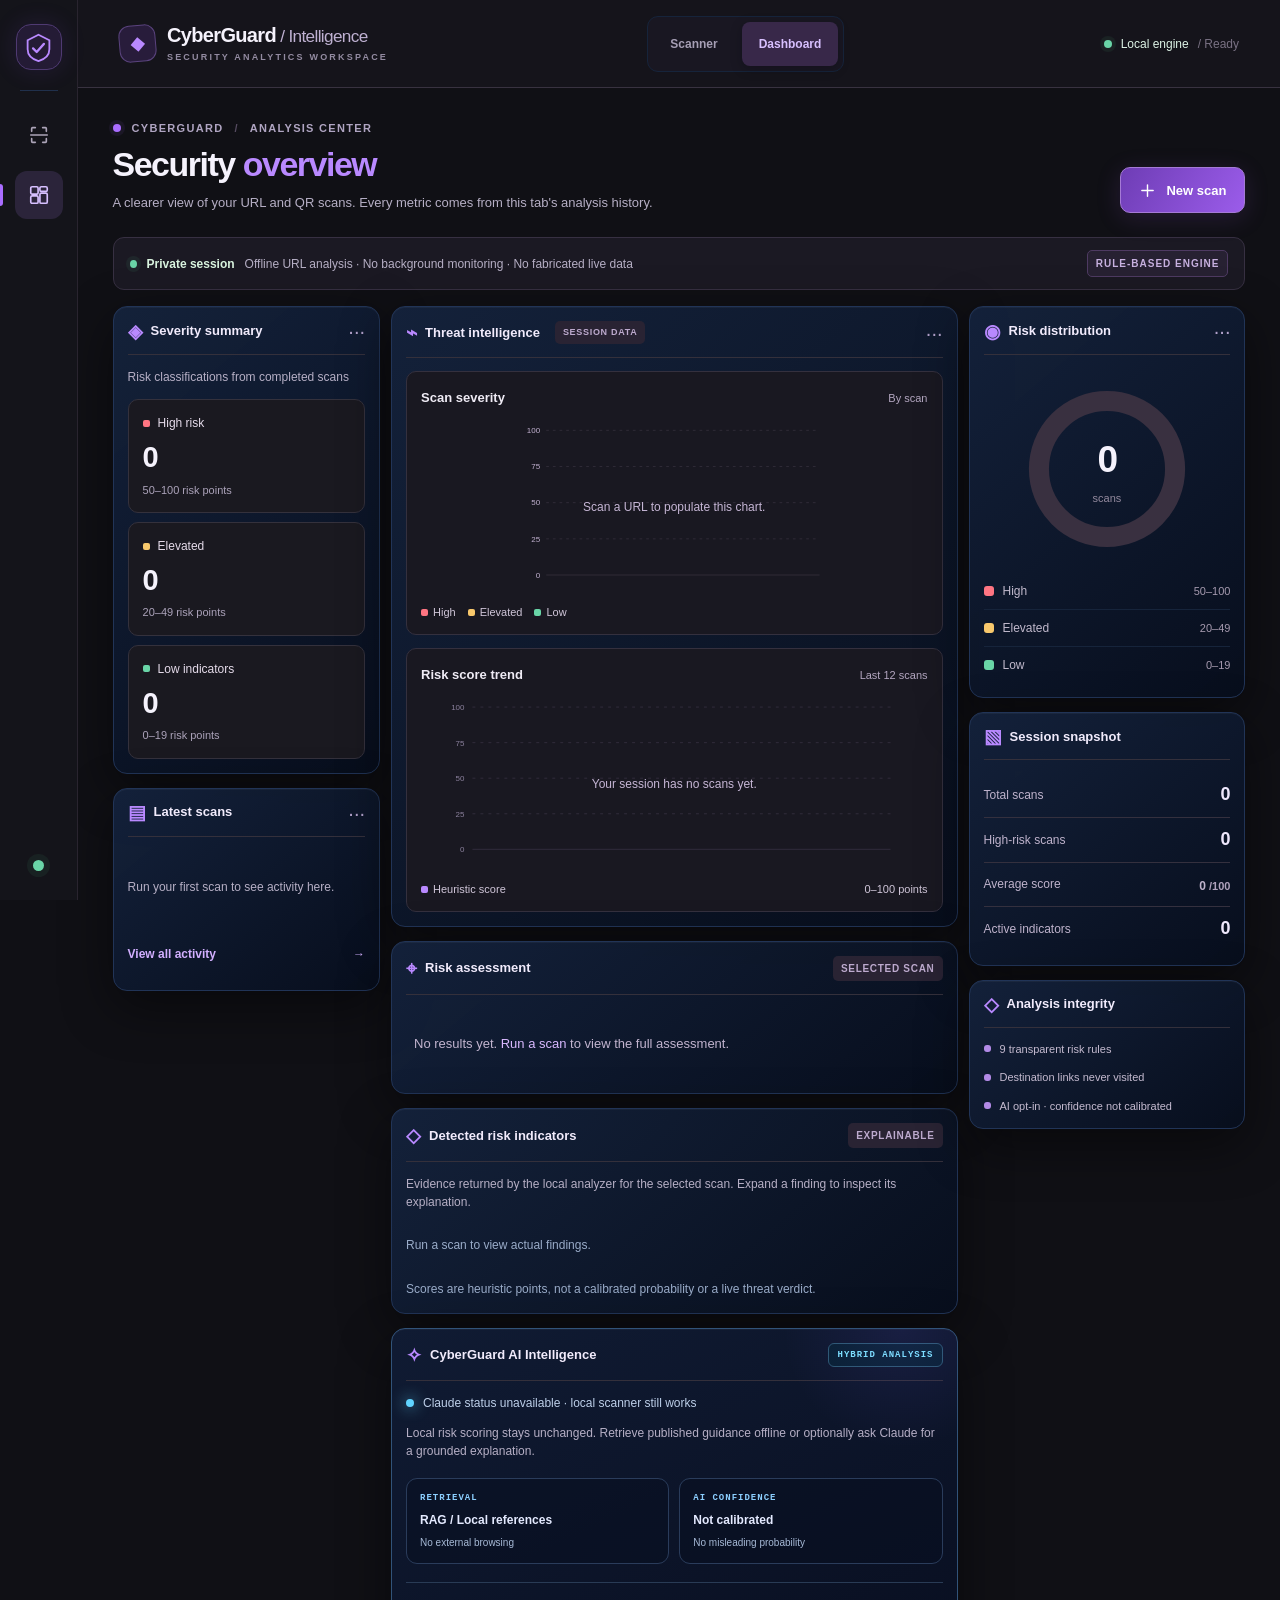
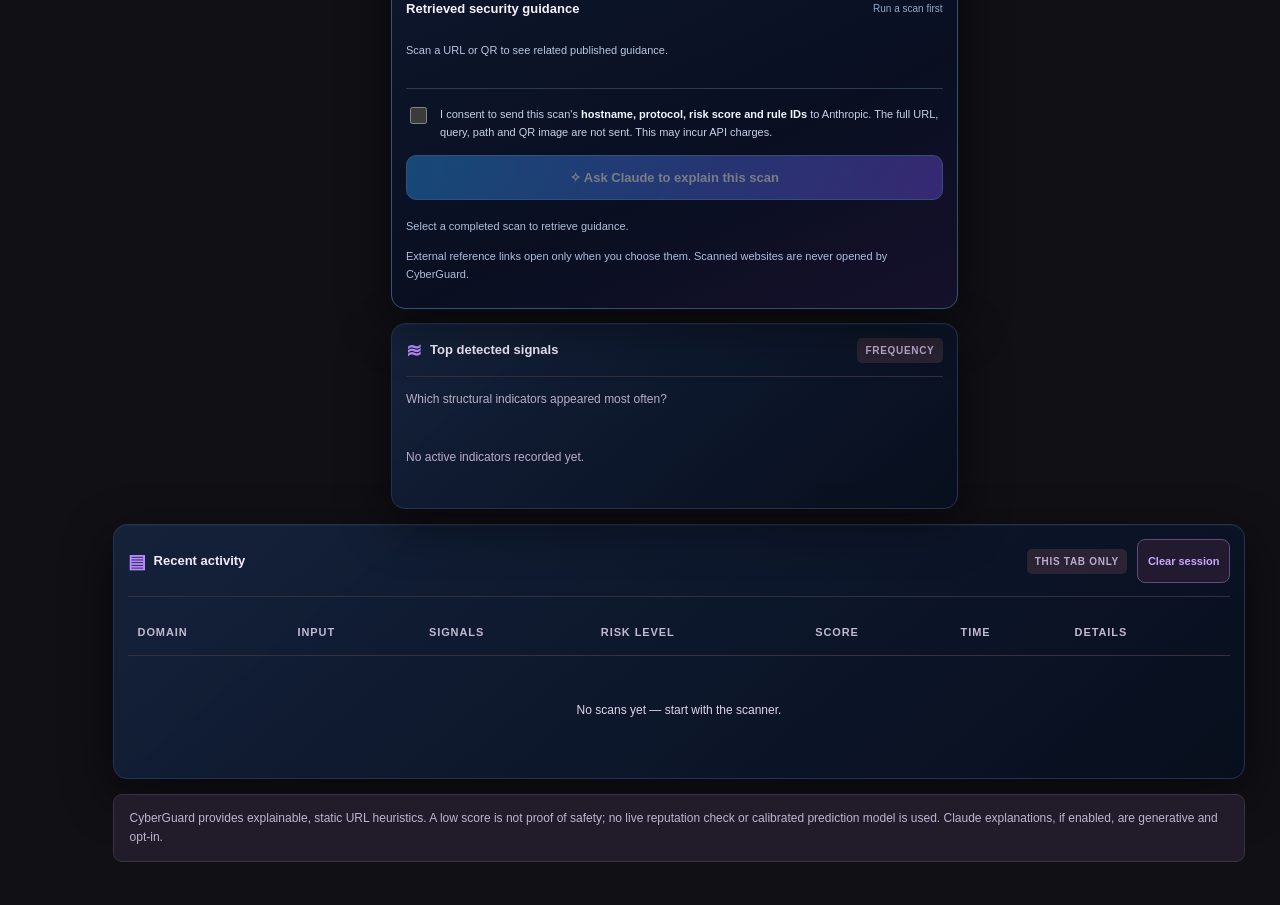
==== commit 24d0e010: "feat: optional Claude AI analysis with offline grounded RAG and explicit consent" ====
--- a/templates/dashboard.html
+++ b/templates/dashboard.html
@@ -76,6 +76,31 @@
               <div id="findingCards" class="finding-cards"><p class="findings-empty">Run a scan to view actual findings.</p></div>
               <p class="findings-disclaimer">Scores are heuristic points, not a calibrated probability or a live threat verdict.</p>
             </section>
+            <section class="ops-panel ai-analysis-widget" id="aiInsights" aria-labelledby="aiHeading">
+              <div class="ops-panel-heading"><h2 id="aiHeading"><span class="heading-icon" aria-hidden="true">✧</span> CyberGuard AI Intelligence</h2><span class="ai-live-tag">HYBRID ANALYSIS</span></div>
+              <div class="ai-service-line"><span class="ai-orb" aria-hidden="true"></span><span id="aiServiceStatus" role="status">Checking Claude configuration…</span></div>
+              <p class="ops-hint">Local risk scoring stays unchanged. Retrieve published guidance offline or optionally ask Claude for a grounded explanation.</p>
+              <div class="ai-capability-grid">
+                <div><span class="ai-capability-label">RETRIEVAL</span><strong>RAG / Local references</strong><small>No external browsing</small></div>
+                <div><span class="ai-capability-label">AI CONFIDENCE</span><strong>Not calibrated</strong><small>No misleading probability</small></div>
+              </div>
+              <div class="ai-reference-head"><h3>Retrieved security guidance</h3><span id="ragCoverage">Run a scan first</span></div>
+              <div id="ragReferences" class="ai-references" aria-live="polite"><p class="ai-empty">Scan a URL or QR to see official guidance matched to its risk indicators.</p></div>
+              <div class="ai-consent-area">
+                <label class="ai-consent"><input id="aiConsent" type="checkbox"><span>I consent to send this scan's <strong>hostname, protocol, risk score and rule IDs</strong> to Anthropic. The full URL, query, path and QR image are not sent. This may incur API charges.</span></label>
+                <button type="button" id="aiExplainButton" class="ai-explain-button" disabled><span>✧</span> Ask Claude to explain this scan</button>
+                <p id="aiFeedback" class="ai-feedback" role="status">Claude is optional. Local scanning and RAG work without an API key.</p>
+              </div>
+              <div id="aiAnswer" class="ai-answer" hidden>
+                <span class="ai-answer-label">CLAUDE EXPLANATION · NOT A SAFETY VERDICT</span>
+                <p id="aiSummary"></p>
+                <h3>Recommended actions</h3>
+                <ul id="aiActions"></ul>
+                <p id="aiLimitations" class="ai-limits"></p>
+                <p class="ai-limits"><strong>Confidence:</strong> Not calibrated or independently validated. The original heuristic score remains the authoritative local output.</p>
+              </div>
+              <p class="ai-privacy-note">External reference links open only when you choose them. Scanned websites are never opened by CyberGuard.</p>
+            </section>
             <section class="ops-panel signals-widget" aria-labelledby="signalsHeading">
               <div class="ops-panel-heading"><h2 id="signalsHeading"><span class="heading-icon" aria-hidden="true">≋</span> Top detected signals</h2><span class="panel-mini-label">FREQUENCY</span></div><p class="ops-hint">Which structural indicators appeared most often?</p><div class="signal-bars" id="signalBars"></div>
             </section>
@@ -88,12 +113,12 @@
               <div class="severity-legend compact"><div><span><i class="legend-square red"></i> High</span><small>50–100</small></div><div><span><i class="legend-square yellow"></i> Elevated</span><small>20–49</small></div><div><span><i class="legend-square green"></i> Low</span><small>0–19</small></div></div>
             </section>
             <section class="ops-panel snapshot-panel" aria-labelledby="snapshotHeading"><div class="ops-panel-heading"><h2 id="snapshotHeading"><span class="heading-icon" aria-hidden="true">▧</span> Session snapshot</h2></div><div class="snapshot-items"><div><span>Total scans</span><strong id="totalScans">0</strong></div><div><span>High-risk scans</span><strong id="highScans">0</strong></div><div><span>Average score</span><strong><span id="averageRisk">0</span><small> /100</small></strong></div><div><span>Active indicators</span><strong id="totalSignals">0</strong></div></div></section>
-            <section class="ops-panel engine-panel"><div class="ops-panel-heading"><h2><span class="heading-icon" aria-hidden="true">◇</span> Analysis integrity</h2></div><p><span class="engine-dot"></span> 9 transparent risk rules</p><p><span class="engine-dot"></span> Destination links never visited</p><p><span class="engine-dot"></span> No AI confidence claims</p></section>
+            <section class="ops-panel engine-panel"><div class="ops-panel-heading"><h2><span class="heading-icon" aria-hidden="true">◇</span> Analysis integrity</h2></div><p><span class="engine-dot"></span> 9 transparent risk rules</p><p><span class="engine-dot"></span> Destination links never visited</p><p><span class="engine-dot"></span> AI opt-in · confidence not calibrated</p></section>
           </div>
         </div>
 
         <section class="ops-panel activity-widget" id="activity" aria-labelledby="activityHeading"><div class="ops-panel-heading"><h2 id="activityHeading"><span class="heading-icon" aria-hidden="true">▤</span> Recent activity</h2><div class="activity-actions"><span class="panel-mini-label">THIS TAB ONLY</span><button id="clearHistory" class="outline-action small" type="button">Clear session</button></div></div><div class="table-scroll"><table class="activity-table"><thead><tr><th scope="col">Domain</th><th scope="col">Input</th><th scope="col">Signals</th><th scope="col">Risk level</th><th scope="col">Score</th><th scope="col">Time</th><th scope="col">Details</th></tr></thead><tbody id="activityBody"><tr><td colspan="7" class="table-empty">No scans yet — start with the scanner.</td></tr></tbody></table></div></section>
-        <p class="footer-disclaimer">CyberGuard provides explainable, static URL heuristics. A low score is not proof of safety; no live threat feed, reputation service, or statistical model is used.</p>
+        <p class="footer-disclaimer">CyberGuard provides explainable, static URL heuristics. A low score is not proof of safety; no live reputation check or calibrated prediction model is used. Claude explanations, if enabled, are generative and opt-in.</p>
       </main>
     </div>
   </div>
--- a/static/styles.css
+++ b/static/styles.css
@@ -286,3 +286,20 @@
 @media(prefers-reduced-motion:reduce){.holo-qr,.holo-halo,.holo-orbit,.qr-cinematic-stage .art-glow,.holo-beam{animation:none!important;transition:none!important}}
 
 .recommendation-copy{margin-top:11px!important;padding:12px 14px;background:#09263a;border:1px solid #22627d;border-radius:9px;color:#bcecff!important;font-size:12px;line-height:1.65}
+
+
+/* AI + evidence retrieval — follows the same compact CyberGuard command UI. */
+.ai-analysis-widget{position:relative;overflow:hidden;border-color:#315379!important;background:linear-gradient(155deg,#101b33,#090f21 70%,#16102b)!important}
+.ai-analysis-widget:before{content:"";position:absolute;right:-65px;top:-120px;width:240px;height:240px;background:radial-gradient(circle,#7963ff1b,transparent 70%);pointer-events:none}
+.ai-live-tag{font:700 9px/1.4 Consolas,monospace;color:#7de5ff;letter-spacing:1px;border:1px solid #2c5871;background:#071f31;padding:5px 8px;border-radius:6px}
+.ai-service-line{display:flex;align-items:center;gap:9px;color:#bdcfe9;font-size:12px;margin:12px 0}.ai-orb{width:8px;height:8px;border-radius:50%;background:#60d4ff;box-shadow:0 0 15px #60d4ff}
+.ai-capability-grid{display:grid;grid-template-columns:repeat(2,minmax(0,1fr));gap:10px;margin:18px 0}.ai-capability-grid>div{border:1px solid #2a3c5b;border-radius:11px;padding:13px;display:grid;gap:6px;background:#080f2090}
+.ai-capability-grid strong{font-size:12px;color:#e4eaff;overflow-wrap:anywhere}.ai-capability-grid small{font-size:10px;color:#a7bad7}.ai-capability-label,.ai-answer-label{font:700 9px/1.4 Consolas,monospace;letter-spacing:1px;color:#8ccfff}
+.ai-reference-head{display:flex;align-items:center;justify-content:space-between;gap:12px;flex-wrap:wrap;border-top:1px solid #293b55;padding-top:16px}.ai-reference-head h3{font-size:13px;margin:0}.ai-reference-head span{font-size:10px;color:#91aacc}
+.ai-references{display:grid;gap:10px;margin:12px 0 17px}.ai-reference{background:#09152ae0;border:1px solid #263a60;border-radius:12px;padding:14px;transition:border-color .2s}.ai-reference:hover{border-color:#6f6ace}
+.ai-reference-top{display:flex;justify-content:space-between;gap:12px;align-items:flex-start;flex-wrap:wrap}.ai-reference-top strong{font-size:12px;line-height:1.4;color:#f1f6ff;flex:1 1 160px}.ai-reference-top span{font-size:10px;color:#7acbff}.ai-reference p,.ai-empty{font-size:11px;line-height:1.7;color:#bac7df;overflow-wrap:anywhere}.ai-reference a{font-size:11px;color:#7adeff;display:inline-block;padding:5px 0;text-underline-offset:4px}
+.ai-consent-area{border-top:1px solid #293b55;padding-top:16px}.ai-consent{display:flex;gap:10px;font-size:11px;line-height:1.65;color:#c6d2e8;cursor:pointer}.ai-consent input{width:17px;height:17px;flex:0 0 17px;accent-color:#8d61ff;margin-top:2px}.ai-consent strong{color:#f1f7ff}
+.ai-explain-button{margin:14px 0 6px;min-height:45px;width:100%;border:1px solid #699be6;border-radius:10px;color:white;background:linear-gradient(105deg,#268bdc,#6548d0);font-size:13px;font-weight:700;cursor:pointer;box-shadow:0 8px 22px #2d56bc28;transition:filter .2s,box-shadow .2s}
+.ai-explain-button:hover:not(:disabled){filter:brightness(1.13);box-shadow:0 10px 26px #4b65fb55}.ai-explain-button:disabled{opacity:.45;cursor:not-allowed;box-shadow:none}
+.ai-feedback,.ai-privacy-note{font-size:11px;line-height:1.65;color:#adbfdd;overflow-wrap:anywhere}.ai-answer{border:1px solid #5164b0;background:#131b3c;border-radius:12px;padding:17px;margin:12px 0}.ai-answer p,.ai-answer li{font-size:12px;line-height:1.7;color:#e1eaff}.ai-answer h3{font-size:12px;margin-top:13px}.ai-answer ul{padding-left:21px}.ai-answer .ai-limits{font-size:11px;color:#afc1dc}
+@media(max-width:580px){.ai-capability-grid{grid-template-columns:1fr}.ai-live-tag{font-size:8px}.ai-reference-top{gap:5px}}
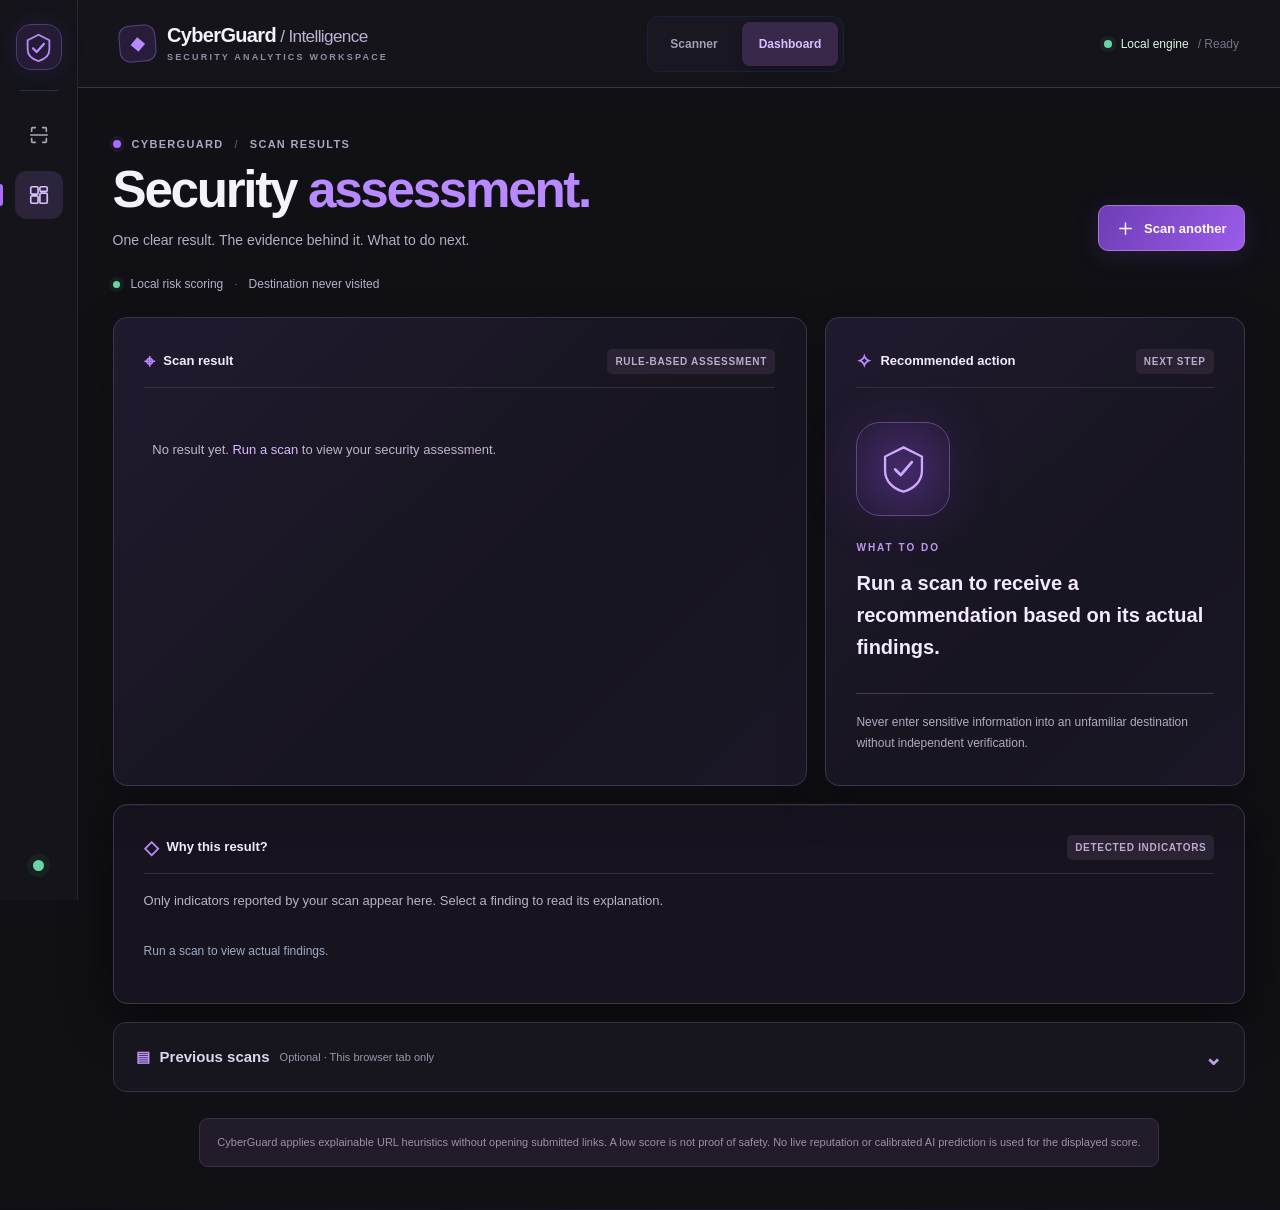
==== commit 112e6337: "refactor: simplify dashboard to scan result, findings and guidance" ====
--- a/templates/dashboard.html
+++ b/templates/dashboard.html
@@ -29,96 +29,59 @@
         <div class="header-tabs" aria-label="Primary pages"><a href="/" class="header-tab">Scanner</a><a href="/dashboard" class="header-tab selected" aria-current="page">Dashboard</a></div>
         <div class="system-chip"><span class="green-dot"></span> Local engine <span class="chip-dim">/ Ready</span></div>
       </header>
-      <main class="command-main" id="main">
-        <div class="command-intro">
-          <div><div class="scan-breadcrumb"><span class="purple-dot"></span> CYBERGUARD <span class="crumb-sep">/</span> ANALYSIS CENTER</div><h1>Security <span>overview</span></h1><p>A clearer view of your URL and QR scans. Every metric comes from this tab's analysis history.</p></div>
-          <a href="/" class="command-scan-cta"><svg viewBox="0 0 24 24" fill="none" aria-hidden="true"><path d="M12 4v16M4 12h16" stroke="currentColor" stroke-width="2" stroke-linecap="round"/></svg> New scan</a>
+      <main class="command-main focused-main" id="main">
+        <div class="command-intro focused-intro">
+          <div>
+            <div class="scan-breadcrumb"><span class="purple-dot" aria-hidden="true"></span> CYBERGUARD <span class="crumb-sep">/</span> SCAN RESULTS</div>
+            <h1>Security <span>assessment.</span></h1>
+            <p>One clear result. The evidence behind it. What to do next.</p>
+          </div>
+          <a href="/" class="command-scan-cta"><svg viewBox="0 0 24 24" fill="none" aria-hidden="true"><path d="M12 4v16M4 12h16" stroke="currentColor" stroke-width="2" stroke-linecap="round"/></svg> Scan another</a>
         </div>
-        <div class="command-privacy"><span class="green-dot" aria-hidden="true"></span><strong>Private session</strong><span>Offline URL analysis · No background monitoring · No fabricated live data</span><span class="command-local-tag">RULE-BASED ENGINE</span></div>
+        <div class="focus-privacy"><span class="green-dot" aria-hidden="true"></span> Local risk scoring <span class="focus-separator" aria-hidden="true">·</span> Destination never visited</div>
 
-        <div class="command-grid">
-          <div class="command-col command-left">
-            <section class="ops-panel severity-panel" aria-labelledby="severityHeading">
-              <div class="ops-panel-heading"><h2 id="severityHeading"><span class="heading-icon" aria-hidden="true">◈</span> Severity summary</h2><span class="panel-more" aria-hidden="true">···</span></div>
-              <p class="ops-hint">Risk classifications from completed scans</p>
-              <div class="severity-list">
-                <div class="severity-card severity-high"><div><span class="severity-mark"></span><span>High risk</span></div><strong id="highCount">0</strong><small>50–100 risk points</small></div>
-                <div class="severity-card severity-elevated"><div><span class="severity-mark"></span><span>Elevated</span></div><strong id="elevatedCount">0</strong><small>20–49 risk points</small></div>
-                <div class="severity-card severity-low"><div><span class="severity-mark"></span><span>Low indicators</span></div><strong id="lowCount">0</strong><small>0–19 risk points</small></div>
+        <div class="focus-grid">
+          <section class="ops-panel assessment-widget focus-assessment" aria-labelledby="assessmentHeading">
+            <div class="ops-panel-heading"><h2 id="assessmentHeading"><span class="heading-icon" aria-hidden="true">⌖</span> Scan result</h2><span class="panel-mini-label">RULE-BASED ASSESSMENT</span></div>
+            <div id="assessmentEmpty" class="assess-empty">No result yet. <a href="/">Run a scan</a> to view your security assessment.</div>
+            <div id="assessmentContent" hidden>
+              <div class="assessment-upper focus-score-row">
+                <div class="mini-gauge" id="miniGauge" aria-label="Risk score out of 100"><div><strong id="assessmentScore">0</strong><small>RISK / 100</small></div></div>
+                <div class="assessment-copy">
+                  <span class="severity-pill" id="assessmentLevel">Low</span>
+                  <h3 id="assessmentHost">—</h3>
+                  <p id="assessmentSummary"></p>
+                </div>
               </div>
-            </section>
-            <section class="ops-panel incidents-panel" aria-labelledby="incidentHeading">
-              <div class="ops-panel-heading"><h2 id="incidentHeading"><span class="heading-icon" aria-hidden="true">▤</span> Latest scans</h2><span class="panel-more" aria-hidden="true">···</span></div>
-              <div class="incident-feed" id="incidentList"><p class="incidents-empty">No scans yet.</p></div>
-              <a href="#activity" class="soft-link">View all activity <span aria-hidden="true">→</span></a>
-            </section>
-          </div>
+              <div class="assessment-bottom"><span><strong id="assessmentSignals">0</strong> detected signals</span><span id="assessmentTime">—</span></div>
+              <p class="focus-score-note">This score indicates structural URL risk signals, not the probability of an attack.</p>
+              <button class="outline-action" id="downloadReport" type="button">↓ Export JSON report</button>
+            </div>
+          </section>
 
-          <div class="command-col command-center">
-            <section class="ops-panel central-panel" aria-labelledby="centralHeading">
-              <div class="ops-panel-heading"><h2 id="centralHeading"><span class="heading-icon" aria-hidden="true">⌁</span> Threat intelligence <span class="subhead-tag">SESSION DATA</span></h2><span class="panel-more" aria-hidden="true">···</span></div>
-              <div class="analysis-pair">
-                <div class="chart-cell"><div class="chart-cell-title"><h3>Scan severity</h3><span>By scan</span></div><div class="compact-chart-area"><svg id="severityChart" role="img" aria-label="Scan severity over the last eight scans" viewBox="0 0 460 270" preserveAspectRatio="xMidYMid meet"></svg><p id="severityEmpty" class="chart-cell-empty">Scan a URL to populate this chart.</p></div><div class="compact-legend"><span><i class="mini-swatch red"></i> High</span><span><i class="mini-swatch amber"></i> Elevated</span><span><i class="mini-swatch mint"></i> Low</span></div></div>
-                <div class="chart-cell"><div class="chart-cell-title"><h3>Risk score trend</h3><span>Last 12 scans</span></div><div class="compact-chart-area"><svg id="trendChart" role="img" aria-label="Risk score timeline chart" viewBox="0 0 640 248" preserveAspectRatio="xMidYMid meet"></svg><p id="trendEmpty" class="chart-cell-empty">Your session has no scans yet.</p></div><div class="compact-legend"><span><i class="mini-swatch violet"></i> Heuristic score</span><span class="legend-right">0–100 points</span></div></div>
-              </div>
-            </section>
-            <section class="ops-panel assessment-widget" aria-labelledby="assessmentHeading">
-              <div class="ops-panel-heading"><h2 id="assessmentHeading"><span class="heading-icon" aria-hidden="true">⌖</span> Risk assessment</h2><span class="panel-mini-label">SELECTED SCAN</span></div>
-              <div id="assessmentEmpty" class="assess-empty">No results yet. <a href="/">Run a scan</a> to view the full assessment.</div>
-              <div id="assessmentContent" hidden>
-                <div class="assessment-upper"><div class="mini-gauge" id="miniGauge"><div><strong id="assessmentScore">0</strong><small>POINTS / 100</small></div></div><div class="assessment-copy"><span class="severity-pill" id="assessmentLevel">Low</span><h3 id="assessmentHost">—</h3><p id="assessmentSummary"></p><p class="recommendation-copy" id="assessmentRecommendation"></p></div></div>
-                <div class="assessment-bottom"><span><strong id="assessmentSignals">0</strong> detected indicators</span><span id="assessmentTime">—</span></div><button class="outline-action" id="downloadReport" type="button">↓ Export JSON report</button>
-              </div>
-            </section>
-            <section class="ops-panel findings-widget" aria-labelledby="findingsHeading">
-              <div class="ops-panel-heading"><h2 id="findingsHeading"><span class="heading-icon" aria-hidden="true">◇</span> Detected risk indicators</h2><span class="panel-mini-label">EXPLAINABLE</span></div>
-              <p class="ops-hint">Evidence returned by the local analyzer for the selected scan. Expand a finding to inspect its explanation.</p>
-              <div id="findingCards" class="finding-cards"><p class="findings-empty">Run a scan to view actual findings.</p></div>
-              <p class="findings-disclaimer">Scores are heuristic points, not a calibrated probability or a live threat verdict.</p>
-            </section>
-            <section class="ops-panel ai-analysis-widget" id="aiInsights" aria-labelledby="aiHeading">
-              <div class="ops-panel-heading"><h2 id="aiHeading"><span class="heading-icon" aria-hidden="true">✧</span> CyberGuard AI Intelligence</h2><span class="ai-live-tag">HYBRID ANALYSIS</span></div>
-              <div class="ai-service-line"><span class="ai-orb" aria-hidden="true"></span><span id="aiServiceStatus" role="status">Checking Claude configuration…</span></div>
-              <p class="ops-hint">Local risk scoring stays unchanged. Retrieve published guidance offline or optionally ask Claude for a grounded explanation.</p>
-              <div class="ai-capability-grid">
-                <div><span class="ai-capability-label">RETRIEVAL</span><strong>RAG / Local references</strong><small>No external browsing</small></div>
-                <div><span class="ai-capability-label">AI CONFIDENCE</span><strong>Not calibrated</strong><small>No misleading probability</small></div>
-              </div>
-              <div class="ai-reference-head"><h3>Retrieved security guidance</h3><span id="ragCoverage">Run a scan first</span></div>
-              <div id="ragReferences" class="ai-references" aria-live="polite"><p class="ai-empty">Scan a URL or QR to see official guidance matched to its risk indicators.</p></div>
-              <div class="ai-consent-area">
-                <label class="ai-consent"><input id="aiConsent" type="checkbox"><span>I consent to send this scan's <strong>hostname, protocol, risk score and rule IDs</strong> to Anthropic. The full URL, query, path and QR image are not sent. This may incur API charges.</span></label>
-                <button type="button" id="aiExplainButton" class="ai-explain-button" disabled><span>✧</span> Ask Claude to explain this scan</button>
-                <p id="aiFeedback" class="ai-feedback" role="status">Claude is optional. Local scanning and RAG work without an API key.</p>
-              </div>
-              <div id="aiAnswer" class="ai-answer" hidden>
-                <span class="ai-answer-label">CLAUDE EXPLANATION · NOT A SAFETY VERDICT</span>
-                <p id="aiSummary"></p>
-                <h3>Recommended actions</h3>
-                <ul id="aiActions"></ul>
-                <p id="aiLimitations" class="ai-limits"></p>
-                <p class="ai-limits"><strong>Confidence:</strong> Not calibrated or independently validated. The original heuristic score remains the authoritative local output.</p>
-              </div>
-              <p class="ai-privacy-note">External reference links open only when you choose them. Scanned websites are never opened by CyberGuard.</p>
-            </section>
-            <section class="ops-panel signals-widget" aria-labelledby="signalsHeading">
-              <div class="ops-panel-heading"><h2 id="signalsHeading"><span class="heading-icon" aria-hidden="true">≋</span> Top detected signals</h2><span class="panel-mini-label">FREQUENCY</span></div><p class="ops-hint">Which structural indicators appeared most often?</p><div class="signal-bars" id="signalBars"></div>
-            </section>
-          </div>
-
-          <div class="command-col command-right">
-            <section class="ops-panel distribution-widget" aria-labelledby="distributionHeading">
-              <div class="ops-panel-heading"><h2 id="distributionHeading"><span class="heading-icon" aria-hidden="true">◉</span> Risk distribution</h2><span class="panel-more" aria-hidden="true">···</span></div>
-              <div class="donut-area"><svg viewBox="0 0 220 220" id="riskDonut" role="img" aria-label="Risk level distribution"><circle cx="110" cy="110" r="78" class="donut-track"/><g id="donutSegments" transform="rotate(-90 110 110)"></g></svg><div class="donut-middle"><strong id="donutTotal">0</strong><span>scans</span></div></div>
-              <div class="severity-legend compact"><div><span><i class="legend-square red"></i> High</span><small>50–100</small></div><div><span><i class="legend-square yellow"></i> Elevated</span><small>20–49</small></div><div><span><i class="legend-square green"></i> Low</span><small>0–19</small></div></div>
-            </section>
-            <section class="ops-panel snapshot-panel" aria-labelledby="snapshotHeading"><div class="ops-panel-heading"><h2 id="snapshotHeading"><span class="heading-icon" aria-hidden="true">▧</span> Session snapshot</h2></div><div class="snapshot-items"><div><span>Total scans</span><strong id="totalScans">0</strong></div><div><span>High-risk scans</span><strong id="highScans">0</strong></div><div><span>Average score</span><strong><span id="averageRisk">0</span><small> /100</small></strong></div><div><span>Active indicators</span><strong id="totalSignals">0</strong></div></div></section>
-            <section class="ops-panel engine-panel"><div class="ops-panel-heading"><h2><span class="heading-icon" aria-hidden="true">◇</span> Analysis integrity</h2></div><p><span class="engine-dot"></span> 9 transparent risk rules</p><p><span class="engine-dot"></span> Destination links never visited</p><p><span class="engine-dot"></span> AI opt-in · confidence not calibrated</p></section>
-          </div>
+          <section class="ops-panel focus-guidance" aria-labelledby="recommendationHeading">
+            <div class="ops-panel-heading"><h2 id="recommendationHeading"><span class="heading-icon" aria-hidden="true">✧</span> Recommended action</h2><span class="panel-mini-label">NEXT STEP</span></div>
+            <div class="focus-recommendation-icon" aria-hidden="true"><svg viewBox="0 0 64 64" fill="none"><path d="m32 8 20 10v15c0 12-9 20-20 23-11-3-20-11-20-23V18L32 8Z" stroke="currentColor" stroke-width="2.5"/><path d="m23 32 6 6 12-14" stroke="currentColor" stroke-width="3" stroke-linecap="round" stroke-linejoin="round"/></svg></div>
+            <p class="focus-guidance-label">WHAT TO DO</p>
+            <p id="assessmentRecommendation" class="focus-recommendation-text">Run a scan to receive a recommendation based on its actual findings.</p>
+            <div class="focus-guidance-foot">Never enter sensitive information into an unfamiliar destination without independent verification.</div>
+          </section>
         </div>
 
-        <section class="ops-panel activity-widget" id="activity" aria-labelledby="activityHeading"><div class="ops-panel-heading"><h2 id="activityHeading"><span class="heading-icon" aria-hidden="true">▤</span> Recent activity</h2><div class="activity-actions"><span class="panel-mini-label">THIS TAB ONLY</span><button id="clearHistory" class="outline-action small" type="button">Clear session</button></div></div><div class="table-scroll"><table class="activity-table"><thead><tr><th scope="col">Domain</th><th scope="col">Input</th><th scope="col">Signals</th><th scope="col">Risk level</th><th scope="col">Score</th><th scope="col">Time</th><th scope="col">Details</th></tr></thead><tbody id="activityBody"><tr><td colspan="7" class="table-empty">No scans yet — start with the scanner.</td></tr></tbody></table></div></section>
-        <p class="footer-disclaimer">CyberGuard provides explainable, static URL heuristics. A low score is not proof of safety; no live reputation check or calibrated prediction model is used. Claude explanations, if enabled, are generative and opt-in.</p>
+        <section class="ops-panel findings-widget focus-findings" aria-labelledby="findingsHeading">
+          <div class="ops-panel-heading"><h2 id="findingsHeading"><span class="heading-icon" aria-hidden="true">◇</span> Why this result?</h2><span class="panel-mini-label">DETECTED INDICATORS</span></div>
+          <p class="ops-hint">Only indicators reported by your scan appear here. Select a finding to read its explanation.</p>
+          <div id="findingCards" class="finding-cards"><p class="findings-empty">Run a scan to view its indicators.</p></div>
+        </section>
+
+        <details class="focus-history" id="activity">
+          <summary><span><span class="focus-history-icon" aria-hidden="true">▤</span> Previous scans <small>Optional · This browser tab only</small></span><span class="focus-history-chevron" aria-hidden="true">⌄</span></summary>
+          <div class="focus-history-content">
+            <button id="clearHistory" class="outline-action small" type="button">Clear saved scans</button>
+            <div class="table-scroll"><table class="activity-table"><thead><tr><th scope="col">Domain</th><th scope="col">Input</th><th scope="col">Signals</th><th scope="col">Risk level</th><th scope="col">Score</th><th scope="col">Time</th><th scope="col">Details</th></tr></thead><tbody id="activityBody"><tr><td colspan="7" class="table-empty">No scans yet.</td></tr></tbody></table></div>
+          </div>
+        </details>
+        <p class="footer-disclaimer focus-disclaimer">CyberGuard applies explainable URL heuristics without opening submitted links. A low score is not proof of safety. No live reputation or calibrated AI prediction is used for the displayed score.</p>
       </main>
     </div>
   </div>
--- a/static/styles.css
+++ b/static/styles.css
@@ -303,3 +303,62 @@
 .ai-explain-button:hover:not(:disabled){filter:brightness(1.13);box-shadow:0 10px 26px #4b65fb55}.ai-explain-button:disabled{opacity:.45;cursor:not-allowed;box-shadow:none}
 .ai-feedback,.ai-privacy-note{font-size:11px;line-height:1.65;color:#adbfdd;overflow-wrap:anywhere}.ai-answer{border:1px solid #5164b0;background:#131b3c;border-radius:12px;padding:17px;margin:12px 0}.ai-answer p,.ai-answer li{font-size:12px;line-height:1.7;color:#e1eaff}.ai-answer h3{font-size:12px;margin-top:13px}.ai-answer ul{padding-left:21px}.ai-answer .ai-limits{font-size:11px;color:#afc1dc}
 @media(max-width:580px){.ai-capability-grid{grid-template-columns:1fr}.ai-live-tag{font-size:8px}.ai-reference-top{gap:5px}}
+
+
+/* Focused results page — intentionally removes auxiliary analytics and AI widgets.
+   Security engine, optional API endpoints and QR analysis remain unchanged. */
+body[data-page="dashboard"] {background:radial-gradient(circle at 58% -22%,rgba(111,65,220,.21),transparent 48%),#0c0b13}
+.focused-main{max-width:1350px;padding-top:48px}
+.focused-intro{margin-bottom:24px}
+.focused-intro h1{font-size:clamp(34px,4vw,56px);letter-spacing:-.045em}
+.focused-intro p{font-size:14px}
+.focus-privacy{display:flex;flex-wrap:wrap;gap:11px;align-items:center;color:#b8b0c8;font-size:12px;margin-bottom:24px}
+.focus-privacy .green-dot{width:7px;height:7px;flex-basis:7px}
+.focus-separator{color:#6b5a86}
+.focus-grid{display:grid;grid-template-columns:minmax(0,1.65fr) minmax(280px,1fr);gap:18px;align-items:stretch}
+.focus-grid>.ops-panel{padding:clamp(20px,2.4vw,32px);border-color:#40344d;background:linear-gradient(136deg,#201a2f 0%,#17151f 62%,#1b1727 100%);box-shadow:0 18px 52px #0000002b}
+.focus-grid>.ops-panel:hover{border-color:#6c5296}
+.focus-grid .ops-panel-heading{margin-bottom:26px}
+.focus-score-row{align-items:center;gap:clamp(20px,4vw,50px);margin:32px 0 30px}
+.focus-assessment .mini-gauge{width:192px;height:192px;flex:0 0 192px;padding:14px;box-shadow:0 0 50px #a16aff22}
+.focus-assessment .mini-gauge>div{background:#1b1825}
+.focus-assessment .mini-gauge strong{font-size:57px;font-weight:800}
+.focus-assessment .mini-gauge small{font-size:12px;color:#b8a7cb}
+.focus-assessment .assessment-copy h3{font-size:clamp(19px,2.6vw,31px);font-weight:750;letter-spacing:-.025em;margin-top:20px}
+.focus-assessment .assessment-copy p{font-size:14px;line-height:1.8;color:#c5b7d5}
+.focus-assessment .severity-pill{font-size:11px;padding:8px 12px}
+.focus-assessment .assessment-bottom{margin-top:4px;font-size:13px;color:#bfb0d1}
+.focus-assessment .outline-action{min-height:46px;margin-top:10px;width:auto;padding:0 20px;font-size:13px}
+.focus-score-note{font-size:12px;line-height:1.6;color:#a99eb9;margin:15px 0 12px}
+.focus-guidance{display:flex;flex-direction:column}
+.focus-recommendation-icon{display:grid;place-items:center;height:94px;width:94px;background:radial-gradient(circle,#442a6b,#241b36);border:1px solid #604785;box-shadow:0 0 55px #8f4add2a;border-radius:24px;margin:8px 0 24px;color:#d0a9ff}
+.focus-recommendation-icon svg{width:59px;height:59px}
+.focus-guidance-label{font-size:10px;letter-spacing:2px;font-weight:800;color:#bd98ee;margin:0 0 12px}
+.focus-recommendation-text{font-size:clamp(16px,1.6vw,20px);font-weight:630;line-height:1.6;color:#f5e9ff;margin:0 0 30px;overflow-wrap:anywhere}
+.focus-guidance-foot{margin-top:auto;padding-top:18px;border-top:1px solid #44394f;color:#b5a9c1;font-size:12px;line-height:1.75}
+.focus-findings{margin-top:18px;padding:clamp(20px,2.4vw,30px);background:#17141f;border-color:#40364b}
+.focus-findings .ops-panel-heading{margin-bottom:17px}
+.focus-findings .ops-hint{font-size:13px;color:#bbb1c8;margin-bottom:20px}
+.focus-findings .finding-cards{grid-template-columns:repeat(2,minmax(0,1fr));gap:13px}
+.focus-findings .finding-card{background:linear-gradient(135deg,#241a34,#1b1726);border:1px solid #49365f;border-radius:13px;min-width:0}
+.focus-findings .finding-card summary{min-height:62px;font-size:14px;padding:16px 18px}
+.focus-findings .finding-card summary strong{color:#ffb5c2;background:#402433;font-size:11px}
+.focus-findings .finding-card p{font-size:13px;line-height:1.75;color:#cabbd4;padding:0 18px 18px 32px}
+.focus-history{margin-top:18px;background:#17151d;border:1px solid #39313f;border-radius:13px;overflow:hidden}
+.focus-history>summary{cursor:pointer;min-height:68px;padding:15px 22px;display:flex;align-items:center;justify-content:space-between;gap:14px;list-style:none;color:#ded4ed;font-weight:730}
+.focus-history>summary::-webkit-details-marker{display:none}
+.focus-history>summary>span:first-child{display:flex;align-items:center;flex-wrap:wrap;gap:10px}
+.focus-history>summary small{font-size:11px;color:#9e94ac;font-weight:500}
+.focus-history-icon{color:#be95fc}
+.focus-history-chevron{color:#bea0e3;font-size:22px;transition:transform .18s}
+.focus-history[open] .focus-history-chevron{transform:rotate(180deg)}
+.focus-history-content{border-top:1px solid #38303e;padding:14px 18px 20px}
+.focus-history-content>.outline-action{display:block;margin-left:auto;min-height:38px}
+.focus-history-content .table-scroll{margin-top:12px}
+.focus-disclaimer{max-width:960px;margin:26px auto 0;color:#9d91ab;font-size:11px;line-height:1.7;text-align:center}
+@media(max-width:1050px){.focus-grid{grid-template-columns:1fr}.focus-guidance{min-height:250px}.focus-recommendation-icon{height:64px;width:64px;margin:0 0 20px;border-radius:15px}.focus-recommendation-icon svg{width:42px;height:42px}.focus-guidance .focus-guidance-foot{margin-top:18px}}
+@media(max-width:700px){.focused-main{padding:28px 16px 92px}.focused-intro{align-items:flex-start;gap:14px;flex-wrap:wrap}.focused-intro h1{font-size:36px}.focused-intro .command-scan-cta{min-height:44px}.focus-grid>.ops-panel,.focus-findings{padding:18px}.focus-assessment .mini-gauge{width:138px;height:138px;flex:0 0 138px;padding:10px}.focus-assessment .mini-gauge strong{font-size:40px}.focus-score-row{gap:15px;align-items:flex-start}.focus-assessment .assessment-copy h3{font-size:19px;margin-top:12px}.focus-findings .finding-cards{grid-template-columns:1fr}.focus-history>summary{padding:16px}.focus-privacy{font-size:11px}}
+@media(max-width:400px){.focus-score-row{flex-direction:column;align-items:center;text-align:center}.focus-assessment .assessment-copy{text-align:center}.focus-assessment .assessment-bottom{flex-wrap:wrap}.focus-recommendation-text{font-size:17px}}
+@media(prefers-reduced-motion:reduce){.focus-history-chevron{transition:none}}
+/* Override legacy dashboard grid spans retained for backwards-compatible styles. */
+.focus-grid>.ops-panel{grid-column:auto;min-width:0}
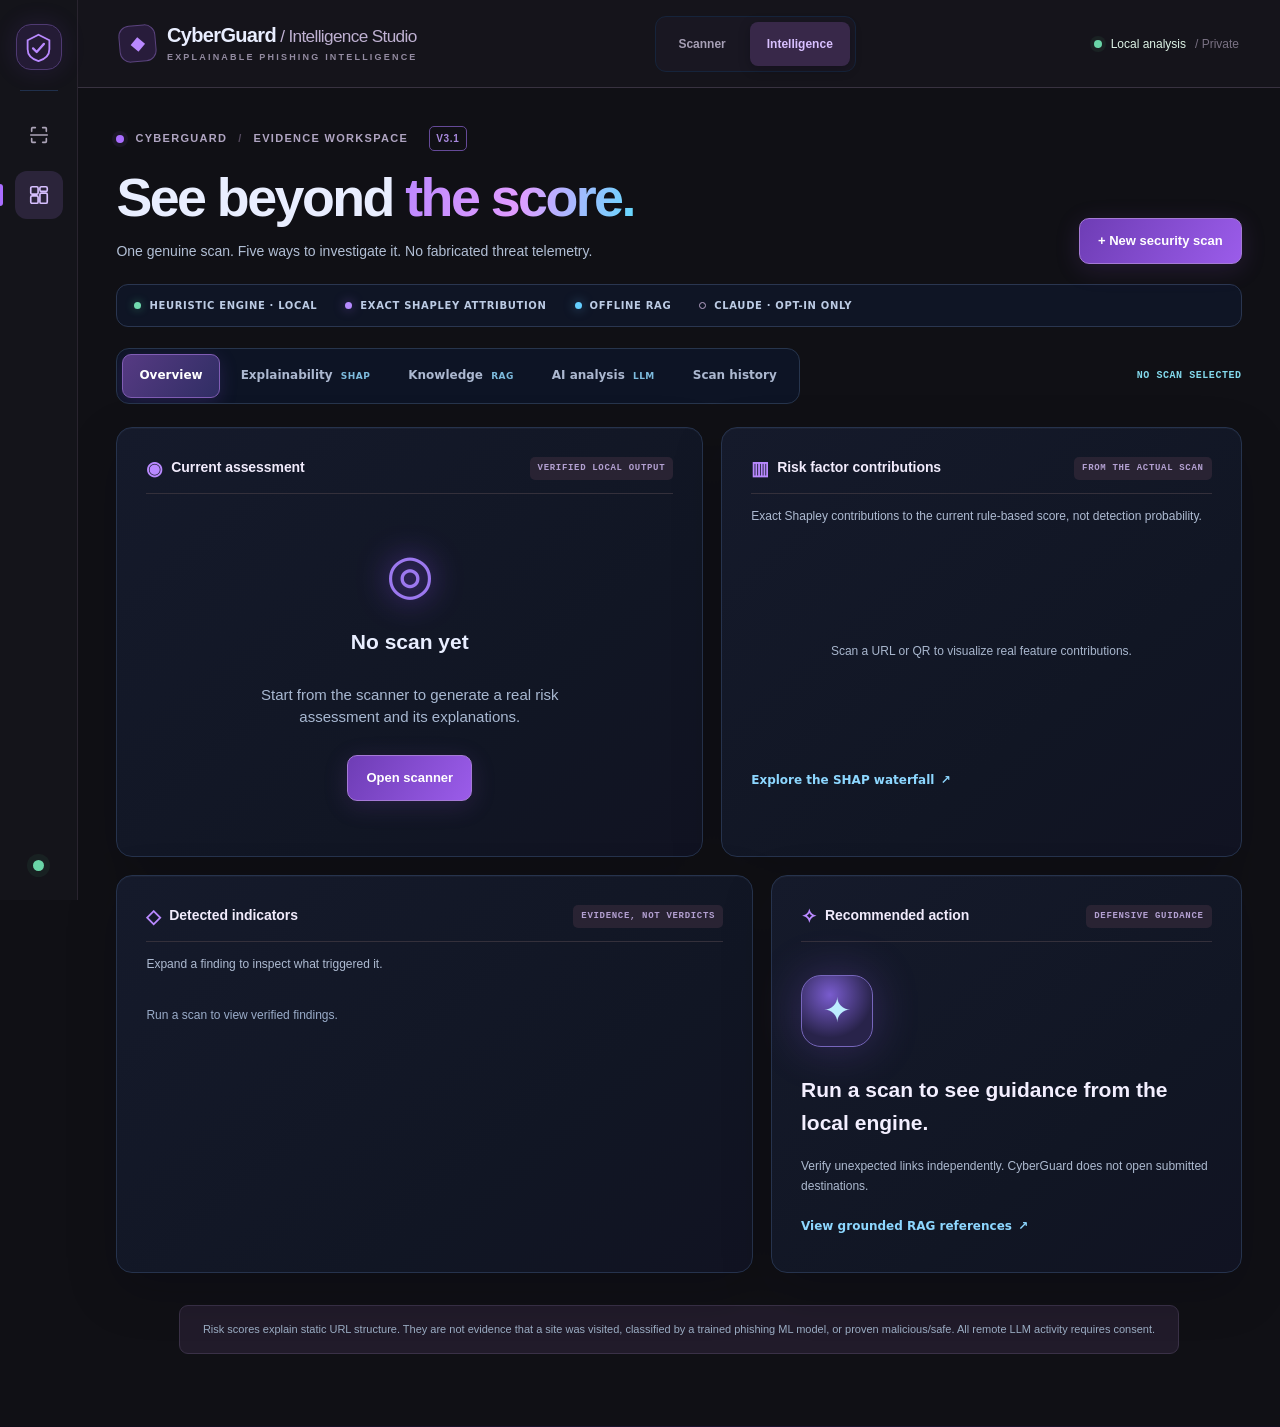
==== commit c93a3e25: "feat: introduce exact Shapley attribution, hybrid BM25 RAG and tabbed intelligence studio" ====
--- a/templates/dashboard.html
+++ b/templates/dashboard.html
@@ -3,85 +3,104 @@
 <head>
   <meta charset="utf-8">
   <meta name="viewport" content="width=device-width, initial-scale=1">
-  <meta name="theme-color" content="#101015">
-  <meta name="description" content="CyberGuard security analytics dashboard: explainable URL and QR risk indicators.">
-  <title>Security Dashboard | CyberGuard</title>
+  <meta name="theme-color" content="#070a16">
+  <meta name="description" content="CyberGuard Intelligence Studio: real URL and QR risk scoring, exact Shapley attribution, grounded retrieval and opt-in Claude explanation.">
+  <title>Intelligence Studio | CyberGuard</title>
   <link rel="stylesheet" href="/static/styles.css">
   <script src="/static/app.js" defer></script>
 </head>
 <body data-page="dashboard">
-  <a href="#main" class="skip-link">Skip to dashboard content</a>
-  <div class="application">
+  <a class="skip-link" href="#main">Skip to content</a>
+  <div class="application studio-application">
     <aside class="rail" aria-label="Primary navigation">
-      <a class="rail-logo" href="/" aria-label="CyberGuard scanner">
-        <svg viewBox="0 0 32 32" fill="none" aria-hidden="true"><path d="m16 2 12 6v10c0 7-5 11-12 13C9 29 4 25 4 18V8L16 2Z" stroke="currentColor" stroke-width="2"/><path d="m10 17 4 4 8-9" stroke="currentColor" stroke-width="2.5" stroke-linecap="round" stroke-linejoin="round"/></svg>
-      </a>
+      <a class="rail-logo" href="/" aria-label="CyberGuard scanner"><svg viewBox="0 0 32 32" fill="none" aria-hidden="true"><path d="m16 2 12 6v10c0 7-5 11-12 13C9 29 4 25 4 18V8L16 2Z" stroke="currentColor" stroke-width="2"/><path d="m10 17 4 4 8-9" stroke="currentColor" stroke-width="2.5" stroke-linecap="round" stroke-linejoin="round"/></svg></a>
       <div class="rail-divider"></div>
       <nav class="rail-nav" aria-label="Pages">
         <a href="/" class="rail-link" aria-label="Scanner" title="Scanner"><svg viewBox="0 0 24 24" fill="none" aria-hidden="true"><path d="M4 8V5a1 1 0 0 1 1-1h3m8 0h3a1 1 0 0 1 1 1v3m0 8v3a1 1 0 0 1-1 1h-3m-8 0H5a1 1 0 0 1-1-1v-3M3 12h18" stroke="currentColor" stroke-width="1.8" stroke-linecap="round"/></svg></a>
-        <a href="/dashboard" class="rail-link active" aria-current="page" aria-label="Dashboard" title="Dashboard"><svg viewBox="0 0 24 24" fill="none" aria-hidden="true"><rect x="3" y="3" width="8" height="8" rx="1.5" stroke="currentColor" stroke-width="1.8"/><rect x="13" y="3" width="8" height="5" rx="1.5" stroke="currentColor" stroke-width="1.8"/><rect x="13" y="10" width="8" height="11" rx="1.5" stroke="currentColor" stroke-width="1.8"/><rect x="3" y="13" width="8" height="8" rx="1.5" stroke="currentColor" stroke-width="1.8"/></svg></a>
+        <a href="/dashboard" class="rail-link active" aria-current="page" aria-label="Intelligence Studio" title="Intelligence Studio"><svg viewBox="0 0 24 24" fill="none" aria-hidden="true"><rect x="3" y="3" width="8" height="8" rx="1.5" stroke="currentColor" stroke-width="1.8"/><rect x="13" y="3" width="8" height="5" rx="1.5" stroke="currentColor" stroke-width="1.8"/><rect x="13" y="10" width="8" height="11" rx="1.5" stroke="currentColor" stroke-width="1.8"/><rect x="3" y="13" width="8" height="8" rx="1.5" stroke="currentColor" stroke-width="1.8"/></svg></a>
       </nav>
-      <span class="rail-bottom"><span class="rail-online" title="Local engine ready"></span></span>
+      <span class="rail-bottom"><span class="rail-online" title="Offline scanner available"></span></span>
     </aside>
     <div class="app-content">
       <header class="app-header">
-        <div class="identity"><span class="identity-icon" aria-hidden="true">◆</span><span><strong>CyberGuard<span class="identity-suffix"> / Intelligence</span></strong><small>SECURITY ANALYTICS WORKSPACE</small></span></div>
-        <div class="header-tabs" aria-label="Primary pages"><a href="/" class="header-tab">Scanner</a><a href="/dashboard" class="header-tab selected" aria-current="page">Dashboard</a></div>
-        <div class="system-chip"><span class="green-dot"></span> Local engine <span class="chip-dim">/ Ready</span></div>
+        <div class="identity"><span class="identity-icon" aria-hidden="true">◆</span><span><strong>CyberGuard<span class="identity-suffix"> / Intelligence Studio</span></strong><small>EXPLAINABLE PHISHING INTELLIGENCE</small></span></div>
+        <div class="header-tabs" aria-label="Primary pages"><a href="/" class="header-tab">Scanner</a><a href="/dashboard" class="header-tab selected" aria-current="page">Intelligence</a></div>
+        <div class="system-chip"><span class="green-dot"></span> Local analysis <span class="chip-dim">/ Private</span></div>
       </header>
-      <main class="command-main focused-main" id="main">
-        <div class="command-intro focused-intro">
+      <main class="command-main studio-main" id="main">
+        <div class="command-intro studio-intro">
           <div>
-            <div class="scan-breadcrumb"><span class="purple-dot" aria-hidden="true"></span> CYBERGUARD <span class="crumb-sep">/</span> SCAN RESULTS</div>
-            <h1>Security <span>assessment.</span></h1>
-            <p>One clear result. The evidence behind it. What to do next.</p>
+            <div class="scan-breadcrumb"><span class="purple-dot" aria-hidden="true"></span> CYBERGUARD <span class="crumb-sep">/</span> EVIDENCE WORKSPACE <span class="studio-version">V3.1</span></div>
+            <h1>See beyond <span>the score.</span></h1>
+            <p>One genuine scan. Five ways to investigate it. No fabricated threat telemetry.</p>
           </div>
-          <a href="/" class="command-scan-cta"><svg viewBox="0 0 24 24" fill="none" aria-hidden="true"><path d="M12 4v16M4 12h16" stroke="currentColor" stroke-width="2" stroke-linecap="round"/></svg> Scan another</a>
+          <a href="/" class="command-scan-cta">+ New security scan</a>
         </div>
-        <div class="focus-privacy"><span class="green-dot" aria-hidden="true"></span> Local risk scoring <span class="focus-separator" aria-hidden="true">·</span> Destination never visited</div>
+        <div class="studio-statusbar" role="note"><span><i class="studio-live-dot"></i> HEURISTIC ENGINE · LOCAL</span><span><i class="studio-violet-dot"></i> EXACT SHAPLEY ATTRIBUTION</span><span><i class="studio-cyan-dot"></i> OFFLINE RAG</span><span><i class="studio-hollow-dot"></i> CLAUDE · OPT-IN ONLY</span></div>
 
-        <div class="focus-grid">
-          <section class="ops-panel assessment-widget focus-assessment" aria-labelledby="assessmentHeading">
-            <div class="ops-panel-heading"><h2 id="assessmentHeading"><span class="heading-icon" aria-hidden="true">⌖</span> Scan result</h2><span class="panel-mini-label">RULE-BASED ASSESSMENT</span></div>
-            <div id="assessmentEmpty" class="assess-empty">No result yet. <a href="/">Run a scan</a> to view your security assessment.</div>
-            <div id="assessmentContent" hidden>
-              <div class="assessment-upper focus-score-row">
-                <div class="mini-gauge" id="miniGauge" aria-label="Risk score out of 100"><div><strong id="assessmentScore">0</strong><small>RISK / 100</small></div></div>
-                <div class="assessment-copy">
-                  <span class="severity-pill" id="assessmentLevel">Low</span>
-                  <h3 id="assessmentHost">—</h3>
-                  <p id="assessmentSummary"></p>
-                </div>
-              </div>
-              <div class="assessment-bottom"><span><strong id="assessmentSignals">0</strong> detected signals</span><span id="assessmentTime">—</span></div>
-              <p class="focus-score-note">This score indicates structural URL risk signals, not the probability of an attack.</p>
-              <button class="outline-action" id="downloadReport" type="button">↓ Export JSON report</button>
-            </div>
-          </section>
-
-          <section class="ops-panel focus-guidance" aria-labelledby="recommendationHeading">
-            <div class="ops-panel-heading"><h2 id="recommendationHeading"><span class="heading-icon" aria-hidden="true">✧</span> Recommended action</h2><span class="panel-mini-label">NEXT STEP</span></div>
-            <div class="focus-recommendation-icon" aria-hidden="true"><svg viewBox="0 0 64 64" fill="none"><path d="m32 8 20 10v15c0 12-9 20-20 23-11-3-20-11-20-23V18L32 8Z" stroke="currentColor" stroke-width="2.5"/><path d="m23 32 6 6 12-14" stroke="currentColor" stroke-width="3" stroke-linecap="round" stroke-linejoin="round"/></svg></div>
-            <p class="focus-guidance-label">WHAT TO DO</p>
-            <p id="assessmentRecommendation" class="focus-recommendation-text">Run a scan to receive a recommendation based on its actual findings.</p>
-            <div class="focus-guidance-foot">Never enter sensitive information into an unfamiliar destination without independent verification.</div>
-          </section>
+        <div class="studio-toolbar">
+          <div class="studio-tabs" role="tablist" aria-label="Dashboard views">
+            <button type="button" role="tab" class="studio-tab is-active" id="tab-overview" aria-controls="panel-overview" aria-selected="true" data-tab="overview">Overview</button>
+            <button type="button" role="tab" class="studio-tab" id="tab-explain" aria-controls="panel-explain" aria-selected="false" data-tab="explain" tabindex="-1">Explainability <span class="tab-label-mini">SHAP</span></button>
+            <button type="button" role="tab" class="studio-tab" id="tab-knowledge" aria-controls="panel-knowledge" aria-selected="false" data-tab="knowledge" tabindex="-1">Knowledge <span class="tab-label-mini">RAG</span></button>
+            <button type="button" role="tab" class="studio-tab" id="tab-llm" aria-controls="panel-llm" aria-selected="false" data-tab="llm" tabindex="-1">AI analysis <span class="tab-label-mini">LLM</span></button>
+            <button type="button" role="tab" class="studio-tab" id="tab-history" aria-controls="panel-history" aria-selected="false" data-tab="history" tabindex="-1">Scan history</button>
+          </div>
+          <span class="studio-data-tag" id="dataSourceTag">NO SCAN SELECTED</span>
         </div>
 
-        <section class="ops-panel findings-widget focus-findings" aria-labelledby="findingsHeading">
-          <div class="ops-panel-heading"><h2 id="findingsHeading"><span class="heading-icon" aria-hidden="true">◇</span> Why this result?</h2><span class="panel-mini-label">DETECTED INDICATORS</span></div>
-          <p class="ops-hint">Only indicators reported by your scan appear here. Select a finding to read its explanation.</p>
-          <div id="findingCards" class="finding-cards"><p class="findings-empty">Run a scan to view its indicators.</p></div>
+        <section role="tabpanel" aria-labelledby="tab-overview" id="panel-overview" class="studio-panel">
+          <div class="studio-hero-grid">
+            <section class="ops-panel studio-score-card" aria-labelledby="assessmentHeading">
+              <div class="ops-panel-heading"><h2 id="assessmentHeading"><span class="heading-icon" aria-hidden="true">◉</span> Current assessment</h2><span class="panel-mini-label">VERIFIED LOCAL OUTPUT</span></div>
+              <div id="assessmentEmpty" class="studio-empty"><span class="empty-glyph">◎</span><strong>No scan yet</strong><p>Start from the scanner to generate a real risk assessment and its explanations.</p><a href="/" class="command-scan-cta">Open scanner</a></div>
+              <div id="assessmentContent" hidden>
+                <div class="studio-score-core">
+                  <div class="mini-gauge" id="miniGauge"><div><strong id="assessmentScore">0</strong><small>RISK / 100</small></div></div>
+                  <div class="assessment-copy studio-score-copy"><span class="severity-pill" id="assessmentLevel">Low</span><h3 id="assessmentHost">—</h3><p id="assessmentSummary"></p><p class="score-method">Deterministic score · not an AI confidence percentage</p></div>
+                </div>
+                <div class="studio-assessment-footer"><span><strong id="assessmentSignals">0</strong> active risk indicators</span><span id="assessmentTime">—</span></div>
+                <button class="outline-action studio-download" id="downloadReport" type="button">↓ Export evidence JSON</button>
+              </div>
+            </section>
+            <section class="ops-panel studio-contribution-panel" aria-labelledby="contributionHeading">
+              <div class="ops-panel-heading"><h2 id="contributionHeading"><span class="heading-icon" aria-hidden="true">▥</span> Risk factor contributions</h2><span class="panel-mini-label">FROM THE ACTUAL SCAN</span></div>
+              <p class="ops-hint">Exact Shapley contributions to the current rule-based score, not detection probability.</p>
+              <div id="contributionBars" class="studio-contributions"><p class="studio-placeholder">Run a scan to generate the contribution chart.</p></div>
+              <button type="button" class="studio-text-action" id="openExplainability">Explore the SHAP waterfall <span aria-hidden="true">↗</span></button>
+            </section>
+          </div>
+          <div class="studio-secondary-grid">
+            <section class="ops-panel studio-findings-card" aria-labelledby="findingsHeading"><div class="ops-panel-heading"><h2 id="findingsHeading"><span class="heading-icon" aria-hidden="true">◇</span> Detected indicators</h2><span class="panel-mini-label">EVIDENCE, NOT VERDICTS</span></div><p class="ops-hint">Expand a finding to inspect what triggered it.</p><div id="findingCards" class="finding-cards"><p class="findings-empty">Run a scan to view actual findings.</p></div></section>
+            <section class="ops-panel studio-action-card" aria-labelledby="recommendationHeading"><div class="ops-panel-heading"><h2 id="recommendationHeading"><span class="heading-icon" aria-hidden="true">✧</span> Recommended action</h2><span class="panel-mini-label">DEFENSIVE GUIDANCE</span></div><div class="studio-action-orb" aria-hidden="true">✦</div><p id="assessmentRecommendation" class="studio-action-copy">Run a scan to see the next step recommended by the local engine.</p><p class="studio-action-footnote">Verify unexpected links independently. CyberGuard does not open submitted destinations.</p><button id="openKnowledge" class="studio-text-action" type="button">View grounded RAG references <span aria-hidden="true">↗</span></button></section>
+          </div>
         </section>
 
-        <details class="focus-history" id="activity">
-          <summary><span><span class="focus-history-icon" aria-hidden="true">▤</span> Previous scans <small>Optional · This browser tab only</small></span><span class="focus-history-chevron" aria-hidden="true">⌄</span></summary>
-          <div class="focus-history-content">
-            <button id="clearHistory" class="outline-action small" type="button">Clear saved scans</button>
-            <div class="table-scroll"><table class="activity-table"><thead><tr><th scope="col">Domain</th><th scope="col">Input</th><th scope="col">Signals</th><th scope="col">Risk level</th><th scope="col">Score</th><th scope="col">Time</th><th scope="col">Details</th></tr></thead><tbody id="activityBody"><tr><td colspan="7" class="table-empty">No scans yet.</td></tr></tbody></table></div>
+        <section role="tabpanel" aria-labelledby="tab-explain" id="panel-explain" class="studio-panel" hidden>
+          <div class="studio-section-intro"><div><span class="studio-kicker">EXPLAINABLE SECURITY / EXACT SHAPLEY VALUES</span><h2>Why did the engine assign this score?</h2><p>The waterfall below is calculated server-side for the same deterministic risk score returned by the scanner.</p></div><span class="studio-tech-chip">EXACT · 9 FLAGS MAX</span></div>
+          <div class="studio-analysis-grid">
+            <section class="ops-panel studio-waterfall-panel" aria-labelledby="shapHeading"><div class="ops-panel-heading"><h3 id="shapHeading"><span class="heading-icon" aria-hidden="true">↗</span> SHAP waterfall</h3><span class="panel-mini-label">POINTS / 100</span></div><div id="shapEmpty" class="studio-placeholder">Scan a link to visualize exact additive Shapley values.</div><svg id="shapWaterfall" viewBox="0 0 760 330" role="img" aria-label="Exact Shapley waterfall contributions" hidden></svg><div id="shapValueTable" class="shap-data-table" aria-live="polite"></div></section>
+            <section class="ops-panel studio-method-panel" aria-labelledby="methodHeading"><div class="ops-panel-heading"><h3 id="methodHeading"><span class="heading-icon" aria-hidden="true">◈</span> Methodology</h3></div><div class="method-stat"><span>MODEL EXPLAINED</span><strong>Deterministic rule engine</strong></div><div class="method-stat"><span>ALGORITHM</span><strong>Exact Shapley enumeration</strong></div><div class="method-stat"><span>BASELINE</span><strong>0 points · all risk flags off</strong></div><div class="method-stat"><span>CALIBRATION</span><strong>Not a probability or ML prediction</strong></div><p class="method-note">These are mathematically exact SHAP-method attributions of the existing heuristic function. No trained model or independently measured accuracy is implied. Under the 100-point cap, Shapley distributes credit fairly across active rules.</p><a href="https://shap.readthedocs.io/en/latest/example_notebooks/api_examples/explainers/Exact.html" class="studio-reference-link" rel="noopener noreferrer" target="_blank">Learn about exact Shapley explanations ↗</a></section>
           </div>
-        </details>
-        <p class="footer-disclaimer focus-disclaimer">CyberGuard applies explainable URL heuristics without opening submitted links. A low score is not proof of safety. No live reputation or calibrated AI prediction is used for the displayed score.</p>
+        </section>
+
+        <section role="tabpanel" aria-labelledby="tab-knowledge" id="panel-knowledge" class="studio-panel" hidden>
+          <div class="studio-section-intro"><div><span class="studio-kicker">RETRIEVAL-AUGMENTED GUIDANCE</span><h2>Evidence you can trace.</h2><p>Curated cybersecurity guidance, ranked locally by analyzer signals and BM25 keyword relevance. This is not a live reputation service.</p></div><span class="studio-tech-chip">OFFLINE · FTC / CISA / OWASP</span></div>
+          <div class="studio-knowledge-layout"><section class="ops-panel studio-knowledge-panel"><div class="ops-panel-heading"><h3><span class="heading-icon" aria-hidden="true">⌕</span> Retrieved guidance</h3><span class="panel-mini-label" id="ragCoverage">NO SCAN SELECTED</span></div><p class="ops-hint">Select a completed scan. The server verifies its short-lived signed evidence token before retrieving reference summaries.</p><div id="ragReferences" class="rag-document-grid"><p class="studio-placeholder">Run a scan to retrieve source-linked security guidance.</p></div></section><aside class="ops-panel studio-retrieval-method"><div class="ops-panel-heading"><h3>Retrieval pipeline</h3></div><div class="retrieval-step"><span>01</span><strong>Verified scan evidence</strong><small>Only known active rule IDs, no full URL.</small></div><div class="retrieval-step"><span>02</span><strong>Hybrid BM25 + rule matching</strong><small>Ranks curated, local summaries.</small></div><div class="retrieval-step"><span>03</span><strong>Cited guidance</strong><small>Original source titles and URLs remain visible.</small></div><p class="method-note">Source matching is evidence coverage, not model accuracy. No live websites are visited automatically.</p></aside></div>
+        </section>
+
+        <section role="tabpanel" aria-labelledby="tab-llm" id="panel-llm" class="studio-panel" hidden>
+          <div class="studio-section-intro"><div><span class="studio-kicker">LLM / OPT-IN ASSISTANCE</span><h2>Turn the evidence into an explanation.</h2><p>Claude can summarize the verified findings and retrieved references. It cannot change the risk score.</p></div><span class="studio-tech-chip">ANTHROPIC MESSAGES API</span></div>
+          <div class="studio-llm-grid"><section class="ops-panel studio-llm-panel"><div class="ops-panel-heading"><h3><span class="heading-icon" aria-hidden="true">✧</span> Claude analysis</h3><span class="panel-mini-label">OPTIONAL REMOTE API</span></div><div class="llm-provider"><span class="ai-orb" aria-hidden="true"></span><div><strong id="aiServiceStatus" role="status">Checking configuration…</strong><small>Server-side secret only · never exposed to the browser</small></div></div><label class="ai-consent studio-ai-consent"><input id="aiConsent" type="checkbox"><span>I consent to send the scanned <strong>hostname, protocol, risk score and indicator IDs</strong> with retrieved public guidance to Anthropic. URL paths, queries, QR images and credentials are not sent. Provider usage may incur charges.</span></label><button type="button" id="aiExplainButton" class="ai-explain-button" disabled>✦ Generate a grounded explanation</button><p id="aiFeedback" class="ai-feedback" role="status">Select a scan and review the consent notice.</p><div id="aiAnswer" class="ai-answer studio-ai-answer" hidden><span class="ai-answer-label">GENERATED EXPLANATION · NOT A SAFETY VERDICT</span><p id="aiSummary"></p><h4>Recommended actions</h4><ul id="aiActions"></ul><p id="aiLimitations" class="ai-limits"></p><div id="aiCitations" class="ai-cited"></div></div></section><aside class="ops-panel studio-retrieval-method"><div class="ops-panel-heading"><h3>What Claude does — and doesn't</h3></div><div class="method-stat"><span>ROLE</span><strong>Evidence-grounded text synthesis</strong></div><div class="method-stat"><span>DATA POLICY</span><strong>Explicit consent before sending</strong></div><div class="method-stat"><span>RISK SCORE</span><strong>Original heuristic unchanged</strong></div><div class="method-stat"><span>CONFIDENCE</span><strong>Not calibrated; no fake percent</strong></div><p class="method-note">Claude needs a separate API key on your computer. With no key, the scanner, SHAP and offline RAG continue to work.</p></aside></div>
+        </section>
+
+        <section role="tabpanel" aria-labelledby="tab-history" id="panel-history" class="studio-panel" hidden>
+          <div class="studio-section-intro"><div><span class="studio-kicker">BROWSER SESSION ANALYTICS</span><h2>Your actual scan activity.</h2><p>Charts use scans completed in this browser tab only, never fictional incident metrics.</p></div><button id="clearHistory" class="outline-action small" type="button">Clear session</button></div>
+          <div class="studio-history-cards"><section class="ops-panel"><span class="studio-kpi-label">COMPLETED SCANS</span><strong id="totalScans" class="studio-kpi">0</strong><small>Stored only in this tab</small></section><section class="ops-panel"><span class="studio-kpi-label">HIGH RISK</span><strong id="highCount" class="studio-kpi accent-red">0</strong><small>Rule score ≥50</small></section><section class="ops-panel"><span class="studio-kpi-label">MEAN RISK SCORE</span><strong id="averageRisk" class="studio-kpi">—</strong><small>Heuristic points / 100</small></section></div>
+          <section class="ops-panel studio-trend-panel" aria-labelledby="historyChartTitle"><div class="ops-panel-heading"><h3 id="historyChartTitle"><span class="heading-icon" aria-hidden="true">⌁</span> Score history</h3><span class="panel-mini-label">LAST 12 COMPLETED SCANS</span></div><svg id="trendChart" viewBox="0 0 860 260" role="img" aria-label="Risk scores for recent completed scans"></svg><p id="trendEmpty" class="studio-placeholder">No completed scans available.</p></section>
+          <section class="ops-panel studio-history-table"><div class="ops-panel-heading"><h3><span class="heading-icon" aria-hidden="true">▤</span> Scan records</h3><span class="panel-mini-label">SELECT TO INSPECT</span></div><div class="table-scroll"><table class="activity-table"><thead><tr><th scope="col">Domain</th><th scope="col">Input</th><th scope="col">Indicators</th><th scope="col">Risk</th><th scope="col">Score</th><th scope="col">Time</th><th scope="col">Action</th></tr></thead><tbody id="activityBody"><tr><td colspan="7" class="table-empty">No scans yet.</td></tr></tbody></table></div></section>
+        </section>
+        <p class="footer-disclaimer studio-disclaimer">Risk scores explain static URL structure. They are not evidence that a site was visited, classified by a trained phishing ML model, or proven malicious/safe. All remote LLM activity requires consent.</p>
       </main>
     </div>
   </div>
--- a/static/styles.css
+++ b/static/styles.css
@@ -362,3 +362,89 @@
 @media(prefers-reduced-motion:reduce){.focus-history-chevron{transition:none}}
 /* Override legacy dashboard grid spans retained for backwards-compatible styles. */
 .focus-grid>.ops-panel{grid-column:auto;min-width:0}
+/* CyberGuard Intelligence Studio — compact information architecture, motion-aware charts */
+.studio-application{--studio-bg:#080b16;--studio-card:#101624;--studio-edge:#26334d;--studio-muted:#a4b1c8;--studio-purple:#ac80ff;--studio-cyan:#63d7f7;--studio-green:#75d7ad;color:#e9eeff;background:radial-gradient(ellipse 1050px 620px at 76% -13%,#39205e6a,transparent 72%),radial-gradient(ellipse 820px 450px at 12% 93%,#123c5d30,transparent 77%),var(--studio-bg);min-height:100vh}
+.studio-application .app-header{background:#090e1ce5;border-color:#25314b;backdrop-filter:blur(22px)}
+.studio-application .rail{background:#0a0f1c;border-color:#283049}
+.studio-application .ops-panel{background:linear-gradient(140deg,#151a2b,#111624 65%,#111322);border:1px solid var(--studio-edge);box-shadow:0 18px 50px #03051535,inset 0 1px #dce3ff09;border-radius:16px;min-width:0}
+.studio-application .ops-panel:hover{border-color:#3b4b6d}
+.studio-main{max-width:1650px;margin:0 auto;padding:38px clamp(18px,3vw,58px) 72px}
+.studio-intro{align-items:flex-end;gap:16px;margin-bottom:20px}
+.studio-intro h1{font-size:clamp(39px,4.2vw,62px);letter-spacing:-.047em;margin:15px 0 11px}
+.studio-intro h1 span{background:linear-gradient(100deg,#bc88ff,#e09cff,#65d9ff);-webkit-background-clip:text;background-clip:text;color:transparent}
+.studio-intro p{color:#b2bfd5;font-size:14px;line-height:1.65;max-width:660px}
+.studio-version{color:#a889dd;border:1px solid #654a98;border-radius:5px;padding:4px 6px;margin-left:10px;letter-spacing:.07em;font-size:10px}
+.studio-statusbar{display:flex;align-items:center;gap:14px 28px;flex-wrap:wrap;padding:13px 17px;border:1px solid #2a3650;border-radius:12px;background:#10172ac9;font:700 10px/1.5 system-ui,sans-serif;letter-spacing:.065em;color:#bccbe4;margin-bottom:21px}
+.studio-statusbar span{display:inline-flex;align-items:center;gap:8px}
+.studio-live-dot,.studio-violet-dot,.studio-cyan-dot,.studio-hollow-dot{width:7px;height:7px;display:inline-block;border-radius:50%;background:#72dbb0;box-shadow:0 0 10px #5affba66}
+.studio-violet-dot{background:#b68aff;box-shadow:0 0 11px #a46aff88}.studio-cyan-dot{background:#65cfff;box-shadow:0 0 11px #61baff88}.studio-hollow-dot{background:transparent;border:1.5px solid #b8a4c9;box-shadow:none}
+.studio-toolbar{display:flex;gap:20px;align-items:center;justify-content:space-between;min-width:0;margin-bottom:23px}
+.studio-tabs{display:flex;align-items:stretch;gap:4px;background:#0d1425;border:1px solid #27354d;border-radius:13px;padding:5px;min-width:0;max-width:100%;overflow-x:auto;scrollbar-width:thin;scrollbar-color:#684ea8 #0f1422}
+.studio-tab{background:transparent;border:1px solid transparent;color:#acb8d0;padding:12px 16px;border-radius:9px;cursor:pointer;min-height:44px;white-space:nowrap;font:700 12px/1.15 system-ui,sans-serif;transition:background .19s,color .19s,border-color .19s}
+.studio-tab:hover{background:#1e2942;color:#f2f4ff}.studio-tab.is-active{background:linear-gradient(125deg,#563a83,#302e64);border-color:#805db4;color:#fff;box-shadow:0 5px 18px #7446cb37}
+.studio-tab:focus-visible,.studio-text-action:focus-visible,.studio-application button:focus-visible,.studio-reference-link:focus-visible{outline:3px solid #79ccfc;outline-offset:3px}
+.tab-label-mini{font:700 9px/1.3 system-ui,sans-serif;letter-spacing:.05em;color:#91d9ff;opacity:.85;margin-left:4px}
+.studio-data-tag{font:700 10px/1.3 ui-monospace,monospace;color:#83d9ec;letter-spacing:.055em;max-width:280px;overflow-wrap:anywhere;text-align:right}
+.studio-panel[hidden],.studio-application [hidden]{display:none!important}
+.studio-panel{animation:studio-enter .28s ease both}
+@keyframes studio-enter{from{opacity:.5;translate:0 7px}to{opacity:1;translate:0 0}}
+.studio-hero-grid{display:grid;grid-template-columns:minmax(0,1.06fr) minmax(0,.94fr);gap:18px}
+.studio-secondary-grid{display:grid;grid-template-columns:minmax(0,1.15fr) minmax(0,.85fr);gap:18px;margin-top:18px}
+.studio-hero-grid>.ops-panel,.studio-secondary-grid>.ops-panel{padding:clamp(20px,2.3vw,29px);min-height:0}
+.studio-application .ops-panel-heading h2,.studio-application .ops-panel-heading h3{font-size:14px;font-weight:750;letter-spacing:-.005em}
+.studio-application .panel-mini-label{color:#b3a0d1;font:700 9px/1.45 ui-monospace,monospace;letter-spacing:.075em}
+.studio-application .ops-hint{color:#aebbd2;font-size:12px;line-height:1.6}
+.studio-empty{display:flex;flex-direction:column;align-items:center;text-align:center;justify-content:center;gap:11px;padding:26px 14px;min-height:270px}
+.studio-empty strong{font-size:21px}.studio-empty p{color:#a8b8d1;line-height:1.5;max-width:340px}.empty-glyph{font-size:55px;color:#9c78ef;text-shadow:0 0 30px #8149e3}
+.studio-score-core{display:flex;align-items:center;gap:clamp(18px,3vw,35px);padding:25px 0 15px}
+.studio-score-core .mini-gauge{width:190px;height:190px;flex:0 0 190px;padding:14px;box-shadow:0 0 36px #8e5fff22,0 0 0 1px #6c589a3a}
+.studio-score-core .mini-gauge>div{background:#151a2b}.studio-score-core .mini-gauge strong{font-size:55px}
+.studio-score-copy h3{margin:17px 0 9px;max-width:440px;overflow-wrap:anywhere;color:#f2f4ff;font-size:clamp(19px,2.4vw,27px)}
+.studio-score-copy p{color:#b8c3d9;line-height:1.65;font-size:13px}
+.studio-score-copy .score-method{font-size:11px;color:#a79dc1;margin-top:10px}
+.studio-assessment-footer{display:flex;gap:12px;justify-content:space-between;align-items:center;color:#aab8d4;font-size:12px;padding:18px 0;border-top:1px solid #30384c;margin-top:12px}
+.studio-assessment-footer strong{font-size:18px;color:#f4e9ff}
+.studio-download{min-height:43px;padding:0 16px!important}
+.studio-placeholder{display:grid;place-items:center;text-align:center;padding:26px 10px;color:#a8b6cd;font-size:12px;line-height:1.7;min-height:125px}
+.studio-contributions{min-height:225px;display:grid;align-content:center;gap:17px;padding:10px 0}
+.contribution-row{display:grid;gap:8px}
+.contribution-head{display:flex;align-items:center;justify-content:space-between;gap:10px;font-size:12px;color:#d8dff4}
+.contribution-head strong{color:#91e2ff;font:700 11px ui-monospace,monospace;white-space:nowrap}
+.contribution-track{height:8px;border-radius:20px;background:#263048;overflow:hidden}
+.contribution-fill{display:block;height:100%;background:linear-gradient(90deg,#7355fa,#b978ff 63%,#6bdcff);border-radius:20px;box-shadow:0 0 15px #ad78ff55;animation:bar-appear .6s ease both;max-width:100%}
+@keyframes bar-appear{from{width:0}}
+.studio-text-action{background:transparent;border:0;color:#8dd7ff;cursor:pointer;font:700 12px/1.3 system-ui,sans-serif;padding:9px 0;text-align:left;display:inline-flex;align-items:center;gap:6px}
+.studio-text-action:hover{color:#d1a9ff}
+.studio-findings-card .finding-cards{display:grid;grid-template-columns:repeat(2,minmax(0,1fr));gap:12px;margin-top:20px}
+.studio-findings-card .finding-card{background:#1d2033;border-color:#3a3c5c}
+.studio-findings-card .finding-card summary{font-size:13px;min-height:57px}.studio-findings-card .finding-card summary strong{color:#ffc4cb}
+.studio-action-card{display:flex;flex-direction:column}
+.studio-action-orb{display:grid;place-items:center;align-self:flex-start;width:72px;height:72px;background:radial-gradient(circle at 40% 27%,#795cce,#28234a 65%);border:1px solid #7766bc;border-radius:20px;box-shadow:0 0 45px #8759e54b;color:#bdedff;font-size:34px;margin:20px 0 18px}
+.studio-action-copy{font-size:clamp(16px,1.7vw,21px);line-height:1.6;font-weight:620;color:#f3efff;overflow-wrap:anywhere;margin:8px 0 16px}
+.studio-action-footnote{font-size:12px;color:#adbad0;line-height:1.7;margin:auto 0 13px}
+.studio-section-intro{display:flex;justify-content:space-between;gap:20px;align-items:flex-start;margin:9px 0 20px}
+.studio-section-intro h2{font-size:clamp(23px,3vw,34px);font-weight:780;letter-spacing:-.03em;margin:10px 0 8px;color:#f3edff}
+.studio-section-intro p{font-size:13px;color:#b1bfd6;line-height:1.75;max-width:720px}
+.studio-kicker{font:750 10px system-ui,sans-serif;color:#9ce0ff;letter-spacing:.1em}
+.studio-tech-chip{border:1px solid #60518e;color:#ddc4ff;background:#261b3d;padding:10px 13px;border-radius:9px;font:650 10px/1.4 ui-monospace,monospace;white-space:nowrap}
+.studio-analysis-grid,.studio-knowledge-layout,.studio-llm-grid{display:grid;grid-template-columns:minmax(0,1.7fr) minmax(275px,.7fr);gap:18px}
+.studio-analysis-grid>.ops-panel,.studio-knowledge-layout>.ops-panel,.studio-llm-grid>.ops-panel{padding:25px;min-width:0}
+#shapWaterfall{display:block;width:100%;height:auto;overflow:visible;margin:20px 0 2px;max-height:450px}
+.shap-grid{stroke:#39405c;stroke-width:1;stroke-dasharray:4 5}.shap-tick{fill:#9caac5;font:10px ui-monospace,monospace}
+.shap-axis-label{fill:#dce7fa;font:12px system-ui,sans-serif}.shap-waterfall-bar{fill:#a884f4}.shap-connector{stroke:#87dafa;stroke-width:1;stroke-dasharray:4 3;opacity:.65}.shap-value-label{fill:#b0e7ff;font:bold 12px ui-monospace,monospace}.shap-final-label{fill:#91efff;font:bold 16px ui-monospace,monospace}.shap-total-line{stroke:#8ddaff;stroke-width:2}
+.shap-data-table{border-top:1px solid #30374d;padding-top:13px}.shap-data-row,.shap-data-total{display:flex;align-items:center;justify-content:space-between;gap:12px;padding:9px 0;color:#bdc9e1;font-size:12px}.shap-data-row strong{color:#c3a1ff;white-space:nowrap;font:700 11px ui-monospace,monospace}.shap-data-total{border-top:1px solid #38415f;color:#dceaff;font-weight:750}.shap-data-total strong{color:#a5dfff}
+.method-stat{padding:15px 0;border-bottom:1px solid #2d3650;display:grid;gap:6px}.method-stat span{color:#93a3c0;letter-spacing:.09em;font-size:9px;font-weight:750}.method-stat strong{font-size:13px;color:#e7edff;font-weight:670}
+.method-note{font-size:12px;line-height:1.85;color:#b0bed6;margin:22px 0}
+.studio-reference-link{color:#89d8ff;font:700 12px/1.6 system-ui,sans-serif;text-decoration:none;display:inline-block;overflow-wrap:anywhere}
+.studio-reference-link:hover{text-decoration:underline;color:#e1bdff}
+.rag-document-grid{display:grid;grid-template-columns:repeat(2,minmax(0,1fr));gap:14px;margin-top:18px}
+.rag-reference-card{border:1px solid #343e62;background:linear-gradient(140deg,#20213a,#191d31);border-radius:13px;padding:18px;display:flex;flex-direction:column;min-width:0;gap:11px;transition:border-color .18s}
+.rag-reference-card:hover{border-color:#856ed4}.rag-source{font:750 10px ui-monospace,monospace;letter-spacing:.05em;color:#96e3ff}.rag-reference-card h4{font-size:15px;line-height:1.35;color:#f0e9ff}.rag-reference-card p{font-size:12px;line-height:1.7;color:#b6c5dc;overflow-wrap:anywhere}.rag-match{font:700 10px/1.6 ui-monospace,monospace;color:#c5a9f6;overflow-wrap:anywhere}.rag-rank{font:500 10px ui-monospace,monospace;color:#97a6c0}.rag-reference-card .studio-reference-link{margin-top:auto}
+.retrieval-step{display:grid;grid-template-columns:33px minmax(0,1fr);column-gap:13px;row-gap:4px;padding:19px 0;border-bottom:1px solid #2c3650}.retrieval-step>span{grid-row:span 2;color:#a88fff;font:750 18px ui-monospace,monospace}.retrieval-step strong{color:#f1e9ff;font-size:13px}.retrieval-step small{color:#9db2cd;font-size:11px;line-height:1.5}
+.llm-provider{display:flex;align-items:center;gap:14px;padding:20px;background:#171d33;border-radius:13px;border:1px solid #37415d;margin:20px 0}.llm-provider strong{display:block;font-size:13px;color:#e0eaff;line-height:1.55}.llm-provider small{display:block;font-size:11px;color:#9cb0ca;margin-top:4px}.studio-ai-consent{display:flex;align-items:flex-start;gap:12px;padding:16px;border:1px solid #434163;background:#1f1e35;border-radius:11px;color:#d3dcee;font-size:12px;line-height:1.75;cursor:pointer}.studio-ai-consent input{margin:4px 0;accent-color:#9a7bf7;flex:0 0 17px;width:17px;height:17px}.studio-llm-panel .ai-explain-button{display:block;margin:21px 0 12px;padding:15px 22px;min-height:50px;background:linear-gradient(110deg,#7556dd,#9146cb);border:1px solid #b58cf8;color:#fff;border-radius:10px;font-weight:740;cursor:pointer}.studio-llm-panel .ai-explain-button:disabled{opacity:.42;cursor:not-allowed}.studio-llm-panel .ai-explain-button:not(:disabled):hover{filter:brightness(1.16)}.studio-llm-panel .ai-feedback{color:#c7b8e4;font-size:12px;line-height:1.7}.studio-ai-answer{margin-top:20px;padding:20px;background:#191d32;border-radius:12px;border:1px solid #51437c}.studio-ai-answer p,.studio-ai-answer li{font-size:13px;line-height:1.8;color:#d6ddf1}.studio-ai-answer h4{font-size:13px;margin:12px 0}.studio-ai-answer .ai-answer-label{color:#aee1ff;font:700 10px ui-monospace,monospace;letter-spacing:.05em}.studio-ai-answer ul{padding-left:25px}.studio-ai-answer .ai-cited{display:grid;gap:10px;margin-top:20px}.studio-error{color:#ff9ba2;padding:12px}
+.studio-history-cards{display:grid;grid-template-columns:repeat(3,minmax(0,1fr));gap:15px;margin-bottom:16px}.studio-history-cards>.ops-panel{padding:23px}.studio-kpi-label{display:block;color:#a2acc7;font-size:10px;letter-spacing:.09em;font-weight:750}.studio-kpi{font:750 clamp(35px,4vw,52px)/1.5 ui-monospace,monospace;color:#f1ecff;display:block}.studio-kpi.accent-red{color:#ff8b9d}.studio-history-cards small{color:#a8b5cb;font-size:11px}.studio-trend-panel,.studio-history-table{padding:24px;margin-bottom:17px}.studio-trend-panel #trendChart{width:100%;height:auto;display:block;max-height:280px}.studio-history-table .table-scroll{margin-top:18px}.studio-disclaimer{text-align:center;color:#9caec5;max-width:1000px;margin:32px auto 0;font-size:11px;line-height:1.75}
+@media(max-width:1160px){.studio-analysis-grid,.studio-knowledge-layout,.studio-llm-grid{grid-template-columns:minmax(0,1fr)}.studio-statusbar{gap:11px 18px}.studio-data-tag{display:none}}
+@media(max-width:980px){.studio-hero-grid,.studio-secondary-grid{grid-template-columns:1fr}.studio-contributions{min-height:0}.studio-action-orb{margin:10px 0}.studio-findings-card .finding-cards{grid-template-columns:repeat(2,minmax(0,1fr))}}
+@media(max-width:700px){.studio-main{padding:28px 16px 70px}.studio-intro{align-items:flex-start;flex-wrap:wrap}.studio-intro h1{font-size:clamp(35px,9vw,47px)}.studio-statusbar{padding:12px}.studio-toolbar{display:block}.studio-tabs{width:100%;gap:2px}.studio-tab{padding:12px 11px;font-size:11px}.studio-section-intro{display:block}.studio-tech-chip{display:inline-block;margin-top:14px}.studio-score-core{gap:18px}.studio-score-core .mini-gauge{height:150px;width:150px;flex-basis:150px;padding:10px}.studio-score-core .mini-gauge strong{font-size:40px}.studio-hero-grid>.ops-panel,.studio-secondary-grid>.ops-panel,.studio-analysis-grid>.ops-panel,.studio-knowledge-layout>.ops-panel,.studio-llm-grid>.ops-panel{padding:18px}.rag-document-grid{grid-template-columns:1fr}.studio-history-cards{gap:8px}.studio-history-cards>.ops-panel{padding:15px}.studio-kpi{font-size:30px}.studio-history-table,.studio-trend-panel{padding:17px}.studio-tab .tab-label-mini{font-size:8px}}
+@media(max-width:480px){.studio-score-core{align-items:center;flex-direction:column;text-align:center}.studio-score-copy h3{font-size:22px}.studio-score-core .mini-gauge{width:166px;height:166px;flex-basis:166px}.studio-assessment-footer{flex-wrap:wrap}.studio-findings-card .finding-cards{grid-template-columns:1fr}.studio-statusbar{font-size:9px}.studio-history-cards{grid-template-columns:1fr 1fr}.studio-history-cards>.ops-panel:last-child{grid-column:span 2}.studio-action-copy{font-size:18px}.studio-application .app-header .identity-suffix{display:none}.studio-application .app-header .identity small{font-size:8px}.studio-application .system-chip{display:none}}
+@media(prefers-reduced-motion:reduce){.studio-panel,.contribution-fill{animation:none!important}.studio-tab,.rag-reference-card{transition:none!important}}
